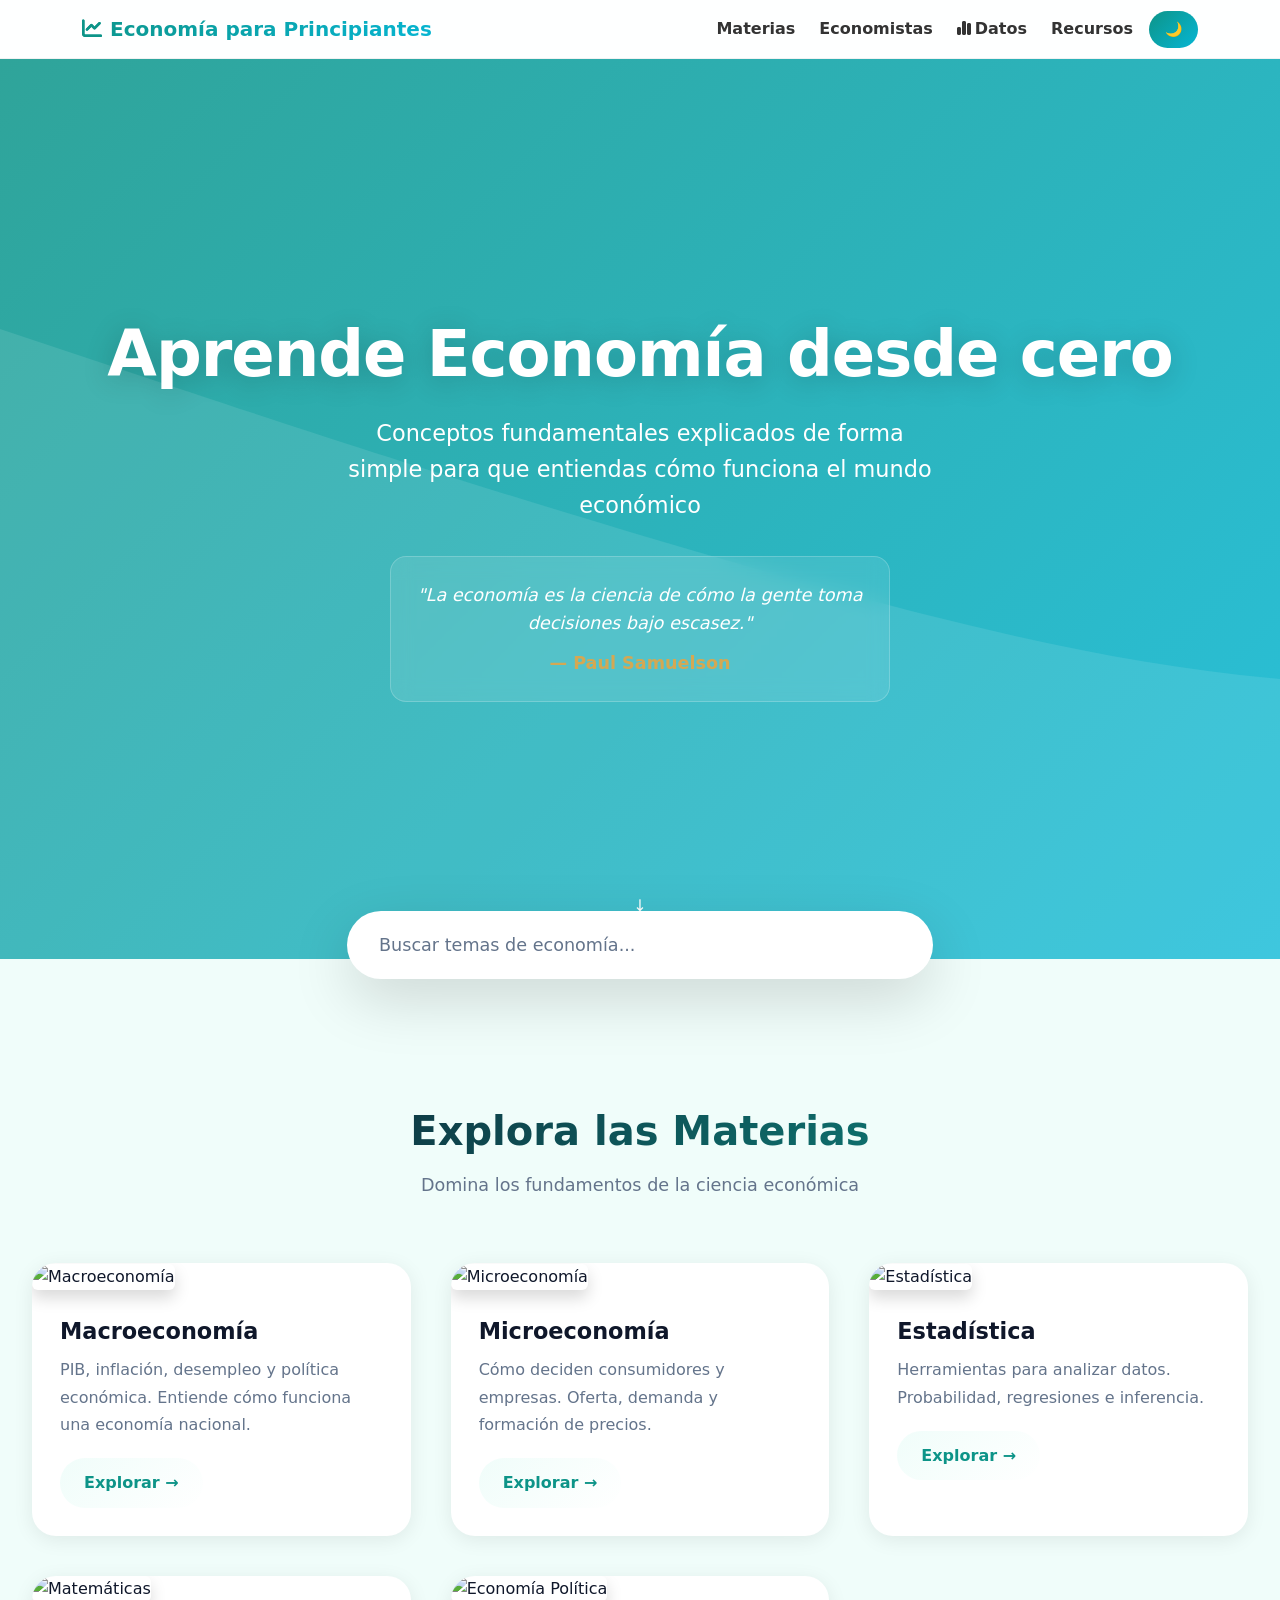
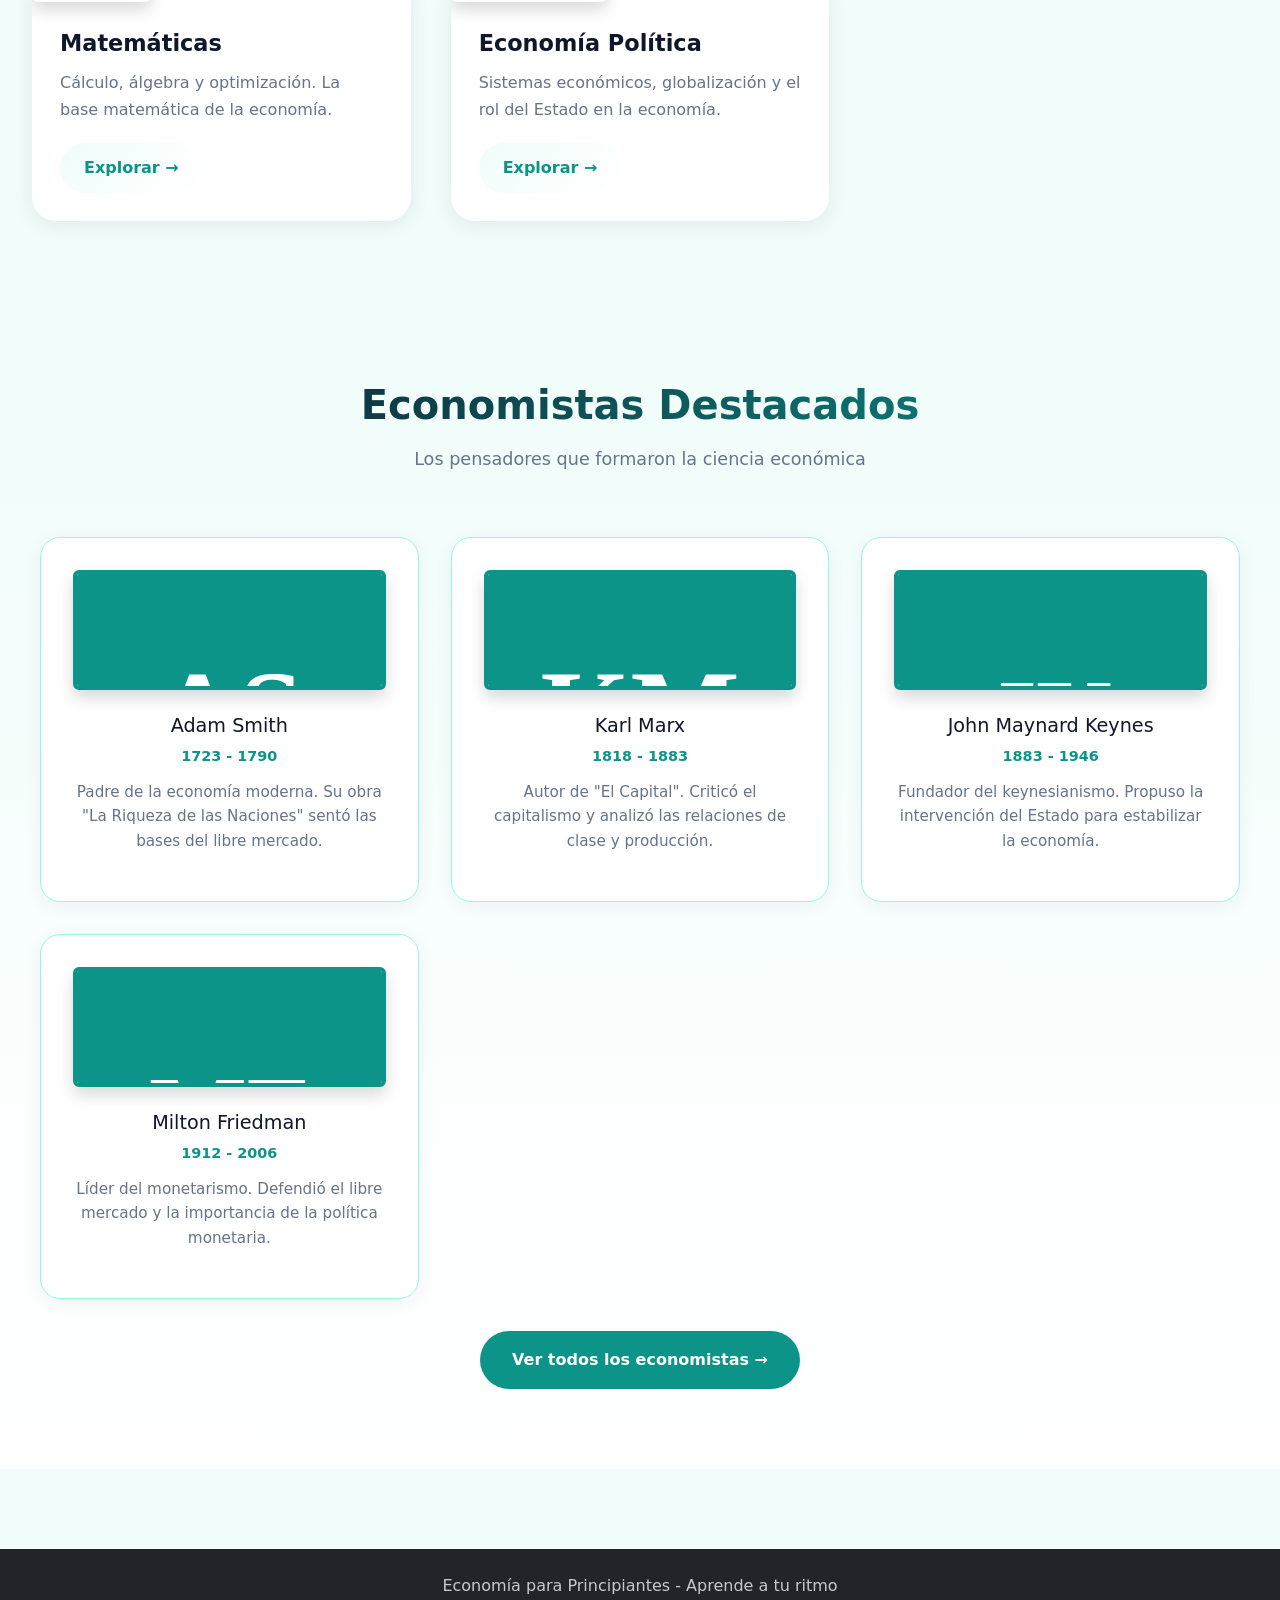
==== index.html @ 1cf09e9c "img-fluid rounded shadow en economista-img y profile-image" ====
<!DOCTYPE html>
<html lang="es" data-bs-theme="light">
<head>
    <meta charset="UTF-8">
    <meta name="viewport" content="width=device-width, initial-scale=1.0">
    <title>Economía para Principiantes</title>
    <meta name="description" content="Aprende Economía desde cero. Conceptos fundamentales explicados de forma simple: macroeconomía, microeconomía, estadística, matemáticas y economía política.">
    <meta property="og:title" content="Economía para Principiantes">
    <meta property="og:description" content="Aprende Economía desde cero con explicaciones simples y ejemplos prácticos.">
    <meta property="og:type" content="website">
    <meta property="og:url" content="https://rodrigocapiz67-tech.github.io/economia-academica/">
    <meta property="og:image" content="https://images.unsplash.com/photo-1454165804606-c3d57bc86b40?w=1200&h=630&fit=crop">
    <meta name="twitter:card" content="summary_large_image">
    <link rel="icon" href="data:image/svg+xml,<svg xmlns='http://www.w3.org/2000/svg' viewBox='0 0 100 100'><text y='.9em' font-size='90'>📈</text></svg>">
    <link href="https://cdn.jsdelivr.net/npm/bootstrap@5.3.3/dist/css/bootstrap.min.css" rel="stylesheet">
    <link rel="stylesheet" href="https://cdnjs.cloudflare.com/ajax/libs/font-awesome/6.5.1/css/all.min.css">
    <link rel="stylesheet" href="css/style.css">
</head>
<body>
    <nav class="navbar navbar-expand-lg sticky-top mi-menu" style="border-bottom:1px solid rgba(0,0,0,0.05)">
        <div class="container">
            <a class="navbar-brand fw-bold" href="index.html" style="background:linear-gradient(135deg,#0d9488,#06b6d4);-webkit-background-clip:text;-webkit-text-fill-color:transparent;background-clip:text">
                <i class="fa-solid fa-chart-line me-2" style="-webkit-text-fill-color:#0d9488"></i>Economía para Principiantes
            </a>
            <button class="navbar-toggler border-0" type="button" data-bs-toggle="collapse" data-bs-target="#navbarNav" aria-label="Menú">
                <span class="navbar-toggler-icon"></span>
            </button>
            <div class="collapse navbar-collapse" id="navbarNav">
                <ul class="navbar-nav ms-auto align-items-lg-center gap-2">
                    <li class="nav-item"><a class="nav-link fw-semibold" href="#materias">Materias</a></li>
                    <li class="nav-item"><a class="nav-link fw-semibold" href="economistas.html">Economistas</a></li>
                    <li class="nav-item"><a class="nav-link fw-semibold" href="datos-economicos.html"><i class="fa-solid fa-chart-simple me-1"></i>Datos</a></li>
                    <li class="nav-item"><a class="nav-link fw-semibold" href="recursos.html">Recursos</a></li>
                    <li class="nav-item"><button id="theme-toggle" class="btn btn-sm" style="background:linear-gradient(135deg,#0d9488,#06b6d4);color:white;border:none;border-radius:25px;padding:0.5rem 1rem">🌙</button></li>
                </ul>
            </div>
        </div>
    </nav>

    <main>
        <section id="hero">
            <div class="hero-bg"></div>
            <div class="hero-content">
                <h2>Aprende Economía desde cero</h2>
                <p>Conceptos fundamentales explicados de forma simple para que entiendas cómo funciona el mundo económico</p>
                <div class="hero-quote">
                    "La economía es la ciencia de cómo la gente toma decisiones bajo escasez."
                    <cite>— Paul Samuelson</cite>
                </div>
            </div>
            <div class="scroll-indicator">↓</div>
        </section>

        <section id="busqueda">
            <input type="text" id="search-input" placeholder="Buscar temas de economía...">
            <div id="search-results"></div>
        </section>

        <section id="materias">
            <div class="section-title">
                <h2>Explora las Materias</h2>
                <p>Domina los fundamentos de la ciencia económica</p>
            </div>
            <div class="materias-grid">
                <article class="materia-card">
                    <img src="https://images.unsplash.com/photo-1611974789855-9c2a0a7236a3?w=800&h=400&fit=crop" alt="Macroeconomía" class="materia-card-img img-fluid rounded shadow foto-economista" loading="lazy">
                    <div class="materia-card-content">
                        <h3>Macroeconomía</h3>
                        <p>PIB, inflación, desempleo y política económica. Entiende cómo funciona una economía nacional.</p>
                        <a href="materias/macroeconomia.html">Explorar →</a>
                    </div>
                </article>
                <article class="materia-card">
                    <img src="https://images.unsplash.com/photo-1554224155-6726b3ff858f?w=800&h=400&fit=crop" alt="Microeconomía" class="materia-card-img img-fluid rounded shadow foto-economista" loading="lazy">
                    <div class="materia-card-content">
                        <h3>Microeconomía</h3>
                        <p>Cómo deciden consumidores y empresas. Oferta, demanda y formación de precios.</p>
                        <a href="materias/microeconomia.html">Explorar →</a>
                    </div>
                </article>
                <article class="materia-card">
                    <img src="https://images.unsplash.com/photo-1551288049-bebda4e38f71?w=800&h=400&fit=crop" alt="Estadística" class="materia-card-img img-fluid rounded shadow foto-economista" loading="lazy">
                    <div class="materia-card-content">
                        <h3>Estadística</h3>
                        <p>Herramientas para analizar datos. Probabilidad, regresiones e inferencia.</p>
                        <a href="materias/estadistica.html">Explorar →</a>
                    </div>
                </article>
                <article class="materia-card">
                    <img src="https://images.unsplash.com/photo-1509228468518-180dd4864904?w=800&h=400&fit=crop" alt="Matemáticas" class="materia-card-img img-fluid rounded shadow foto-economista" loading="lazy">
                    <div class="materia-card-content">
                        <h3>Matemáticas</h3>
                        <p>Cálculo, álgebra y optimización. La base matemática de la economía.</p>
                        <a href="materias/matematicas.html">Explorar →</a>
                    </div>
                </article>
                <article class="materia-card">
                    <img src="https://images.unsplash.com/photo-1526304640581-d334cdbbf45e?w=800&h=400&fit=crop" alt="Economía Política" class="materia-card-img img-fluid rounded shadow foto-economista" loading="lazy">
                    <div class="materia-card-content">
                        <h3>Economía Política</h3>
                        <p>Sistemas económicos, globalización y el rol del Estado en la economía.</p>
                        <a href="materias/economia-politica.html">Explorar →</a>
                    </div>
                </article>
            </div>
        </section>

        <section id="economistas" class="economistas">
            <div class="section-title">
                <h2>Economistas Destacados</h2>
                <p>Los pensadores que formaron la ciencia económica</p>
            </div>
            <div class="economistas-grid">
                <div class="economista-card" onclick="location.href='economistas.html#adam-smith'" style="cursor:pointer">
                    <img src="https://upload.wikimedia.org/wikipedia/commons/0/0a/AdamSmith.jpg" alt="Adam Smith" class="economista-img img-fluid rounded shadow foto-economista" loading="lazy" onerror="this.onerror=null;this.src='data:image/svg+xml,<svg xmlns=%22http://www.w3.org/2000/svg%22 viewBox=%220 0 100 100%22><rect fill=%22%230d9488%22 width=%22100%22 height=%22100%22/><text fill=%22white%22 font-size=%2238%22 font-family=%22Inter%22 x=%2250%22 y=%2258%22 text-anchor=%22middle%22 font-weight=%22bold%22>AS</text></svg>'">
                    <h4>Adam Smith</h4>
                    <p class="years">1723 - 1790</p>
                    <p>Padre de la economía moderna. Su obra "La Riqueza de las Naciones" sentó las bases del libre mercado.</p>
                </div>
                <div class="economista-card" onclick="location.href='economistas.html#karl-marx'" style="cursor:pointer">
                    <img src="https://upload.wikimedia.org/wikipedia/commons/d/d4/Karl_Marx_001.jpg" alt="Karl Marx" class="economista-img img-fluid rounded shadow foto-economista" loading="lazy" onerror="this.onerror=null;this.src='data:image/svg+xml,<svg xmlns=%22http://www.w3.org/2000/svg%22 viewBox=%220 0 100 100%22><rect fill=%22%230d9488%22 width=%22100%22 height=%22100%22/><text fill=%22white%22 font-size=%2238%22 font-family=%22Inter%22 x=%2250%22 y=%2258%22 text-anchor=%22middle%22 font-weight=%22bold%22>KM</text></svg>'">
                    <h4>Karl Marx</h4>
                    <p class="years">1818 - 1883</p>
                    <p>Autor de "El Capital". Criticó el capitalismo y analizó las relaciones de clase y producción.</p>
                </div>
                <div class="economista-card" onclick="location.href='economistas.html#keynes'" style="cursor:pointer">
                    <img src="https://upload.wikimedia.org/wikipedia/commons/6/66/John_Maynard_Keynes.jpg" alt="John Maynard Keynes" class="economista-img img-fluid rounded shadow foto-economista" loading="lazy" onerror="this.onerror=null;this.src='data:image/svg+xml,<svg xmlns=%22http://www.w3.org/2000/svg%22 viewBox=%220 0 100 100%22><rect fill=%22%230d9488%22 width=%22100%22 height=%22100%22/><text fill=%22white%22 font-size=%2234%22 font-family=%22Inter%22 x=%2250%22 y=%2258%22 text-anchor=%22middle%22 font-weight=%22bold%22>JK</text></svg>'">
                    <h4>John Maynard Keynes</h4>
                    <p class="years">1883 - 1946</p>
                    <p>Fundador del keynesianismo. Propuso la intervención del Estado para estabilizar la economía.</p>
                </div>
                <div class="economista-card" onclick="location.href='economistas.html#friedman'" style="cursor:pointer">
                    <img src="https://upload.wikimedia.org/wikipedia/commons/c/c1/Milton_Friedman.jpg" alt="Milton Friedman" class="economista-img img-fluid rounded shadow foto-economista" loading="lazy" onerror="this.onerror=null;this.src='data:image/svg+xml,<svg xmlns=%22http://www.w3.org/2000/svg%22 viewBox=%220 0 100 100%22><rect fill=%22%230d9488%22 width=%22100%22 height=%22100%22/><text fill=%22white%22 font-size=%2234%22 font-family=%22Inter%22 x=%2250%22 y=%2258%22 text-anchor=%22middle%22 font-weight=%22bold%22>MF</text></svg>'">
                    <h4>Milton Friedman</h4>
                    <p class="years">1912 - 2006</p>
                    <p>Líder del monetarismo. Defendió el libre mercado y la importancia de la política monetaria.</p>
                </div>
            </div>
            <div style="text-align:center; margin-top:2rem">
                <a href="economistas.html" class="btn-primary">Ver todos los economistas →</a>
            </div>
        </section>
    </main>

    <footer class="text-center py-4" style="background:var(--bs-dark);color:white">
        <p class="mb-0 opacity-75">Economía para Principiantes - Aprende a tu ritmo</p>
    </footer>

    <script src="https://cdn.jsdelivr.net/npm/bootstrap@5.3.3/dist/js/bootstrap.bundle.min.js"></script>
    <script src="js/main.js"></script>
    <script>
        const observer = new MutationObserver(() => {
            const theme = document.documentElement.getAttribute('data-theme');
            document.documentElement.setAttribute('data-bs-theme', theme === 'dark' ? 'dark' : 'light');
        });
        observer.observe(document.documentElement, { attributes: true, attributeFilter: ['data-theme'] });
        const initTheme = document.documentElement.getAttribute('data-theme');
        if (initTheme) document.documentElement.setAttribute('data-bs-theme', initTheme === 'dark' ? 'dark' : 'light');
    </script>
</body>
</html>
---- css/style.css ----
* {
    margin: 0;
    padding: 0;
    box-sizing: border-box;
}

:root {
    --primary: #0d9488;
    --primary-dark: #0f766e;
    --primary-light: #14b8a6;
    --accent: #06b6d4;
    --gold: #d4a853;
    --bg: #f0fdfa;
    --bg-secondary: #ffffff;
    --text: #134e4a;
    --text-muted: #64748b;
    --text-dark: #0f172a;
    --border: #99f6e4;
    --card-bg: #ffffff;
    --header-bg: linear-gradient(135deg, #0d9488 0%, #06b6d4 100%);
    --shadow: 0 4px 6px -1px rgba(13, 148, 136, 0.1);
    --shadow-hover: 0 25px 50px -12px rgba(13, 148, 136, 0.35);
}

[data-theme="dark"] {
    --primary: #14b8a6;
    --primary-dark: #0d9488;
    --primary-light: #5eead4;
    --accent: #22d3ee;
    --gold: #fbbf24;
    --bg: #0f172a;
    --bg-secondary: #1e293b;
    --text: #e2e8f0;
    --text-muted: #94a3b8;
    --text-dark: #f8fafc;
    --border: #334155;
    --card-bg: #1e293b;
    --header-bg: linear-gradient(135deg, #0f766e 0%, #0891b2 100%);
    --shadow: 0 4px 6px -1px rgba(0, 0, 0, 0.3);
    --shadow-hover: 0 25px 50px -12px rgba(20, 184, 166, 0.35);
}

body {
    font-family: 'Inter', system-ui, -apple-system, sans-serif;
    background: var(--bg);
    color: var(--text-dark);
    line-height: 1.6;
    transition: background 0.3s, color 0.3s;
    overflow-x: hidden;
}

header {
    background: rgba(255,255,255,0.9);
    backdrop-filter: blur(20px);
    -webkit-backdrop-filter: blur(20px);
    color: var(--text-dark);
    padding: 1rem 3rem;
    display: flex;
    justify-content: space-between;
    align-items: center;
    position: sticky;
    top: 0;
    z-index: 1000;
    border-bottom: 1px solid rgba(0,0,0,0.05);
    box-shadow: 0 1px 30px rgba(0,0,0,0.05);
}

[data-theme="dark"] header {
    background: rgba(15, 23, 42, 0.9);
}

header h1 {
    font-size: 1.4rem;
    font-weight: 800;
    background: linear-gradient(135deg, var(--primary) 0%, var(--accent) 100%);
    -webkit-background-clip: text;
    -webkit-text-fill-color: transparent;
    background-clip: text;
    letter-spacing: -0.5px;
}

nav ul {
    display: flex;
    gap: 2rem;
    list-style: none;
    align-items: center;
}

nav a {
    color: var(--text-dark);
    text-decoration: none;
    font-weight: 600;
    transition: all 0.3s;
    position: relative;
}

nav a::after {
    content: '';
    position: absolute;
    bottom: -4px;
    left: 0;
    width: 0;
    height: 2px;
    background: var(--primary);
    transition: width 0.3s;
}

nav a:hover::after {
    width: 100%;
}

nav a:hover {
    color: var(--primary);
}

.theme-toggle {
    background: linear-gradient(135deg, var(--primary), var(--accent));
    border: none;
    color: white;
    padding: 0.6rem 1.2rem;
    border-radius: 25px;
    cursor: pointer;
    font-size: 0.9rem;
    transition: all 0.3s;
    box-shadow: 0 4px 15px rgba(13, 148, 136, 0.3);
}

.theme-toggle:hover {
    transform: translateY(-2px);
    box-shadow: 0 6px 20px rgba(13, 148, 136, 0.4);
}

#hero {
    position: relative;
    min-height: 100vh;
    display: flex;
    align-items: center;
    justify-content: center;
    text-align: center;
    color: white;
    overflow: hidden;
}

.hero-bg {
    position: absolute;
    top: 0;
    left: 0;
    right: 0;
    bottom: 0;
    background: 
        linear-gradient(135deg, rgba(13, 148, 136, 0.85) 0%, rgba(6, 182, 212, 0.85) 100%),
        url('https://images.unsplash.com/photo-1454165804606-c3d57bc86b40?w=1920&h=1080&fit=crop');
    background-size: cover;
    background-position: center;
    background-attachment: fixed;
}

.hero-bg::before {
    content: '';
    position: absolute;
    top: 0;
    left: 0;
    right: 0;
    bottom: 0;
    background: url('data:image/svg+xml,<svg xmlns="http://www.w3.org/2000/svg" viewBox="0 0 1440 320"><path fill="%23ffffff" fill-opacity="0.1" d="M0,96L48,112C96,128,192,160,288,186.7C384,213,480,235,576,213.3C672,192,768,128,864,128C960,128,1056,192,1152,208C1248,224,1344,192,1392,176L1440,160L1440,320L1392,320C1344,320,1248,320,1152,320C1056,320,960,320,864,320C768,320,672,320,576,320C480,320,384,320,288,320C192,320,96,320,48,320L0,320Z"></path></svg>');
    background-size: cover;
}

.hero-content {
    position: relative;
    z-index: 10;
    padding: 2rem;
}

.hero-content h2 {
    font-size: 4rem;
    margin-bottom: 1.5rem;
    font-weight: 900;
    text-shadow: 0 4px 30px rgba(0,0,0,0.2);
    animation: fadeInUp 1s ease-out;
    letter-spacing: -1px;
}

.hero-content p {
    font-size: 1.4rem;
    opacity: 0.95;
    animation: fadeInUp 1s ease-out 0.2s both;
    max-width: 600px;
    margin: 0 auto 2rem;
}

.hero-quote {
    font-style: italic;
    font-size: 1.1rem;
    opacity: 0.9;
    animation: fadeInUp 1s ease-out 0.4s both;
    max-width: 500px;
    margin: 0 auto;
    padding: 1.5rem;
    background: rgba(255,255,255,0.1);
    backdrop-filter: blur(10px);
    border-radius: 16px;
    border: 1px solid rgba(255,255,255,0.2);
}

.hero-quote cite {
    display: block;
    margin-top: 0.75rem;
    font-style: normal;
    font-weight: 600;
    color: var(--gold);
}

@keyframes fadeInUp {
    from {
        opacity: 0;
        transform: translateY(40px);
    }
    to {
        opacity: 1;
        transform: translateY(0);
    }
}

@keyframes float {
    0%, 100% { transform: translateY(0); }
    50% { transform: translateY(-15px); }
}

.floating {
    animation: float 4s ease-in-out infinite;
}

#busqueda {
    max-width: 650px;
    margin: -3rem auto 3rem;
    padding: 0 2rem;
    position: relative;
    z-index: 100;
}

#search-input {
    width: 100%;
    padding: 1.25rem 2rem;
    border: none;
    border-radius: 60px;
    font-size: 1.1rem;
    background: var(--card-bg);
    color: var(--text-dark);
    box-shadow: 0 20px 60px rgba(0,0,0,0.15);
    transition: all 0.3s;
}

#search-input:focus {
    outline: none;
    box-shadow: 0 20px 60px rgba(13, 148, 136, 0.25);
    transform: translateY(-2px);
}

#search-input::placeholder {
    color: var(--text-muted);
}

#search-results {
    background: var(--card-bg);
    border-radius: 20px;
    margin-top: 0.75rem;
    display: none;
    box-shadow: 0 20px 60px rgba(0,0,0,0.15);
    overflow: hidden;
    backdrop-filter: blur(20px);
}

#search-results.active {
    display: block;
    animation: slideDown 0.3s ease-out;
}

@keyframes slideDown {
    from { opacity: 0; transform: translateY(-15px); }
    to { opacity: 1; transform: translateY(0); }
}

.search-result {
    padding: 1.25rem 1.75rem;
    border-bottom: 1px solid var(--border);
    transition: all 0.3s;
}

.search-result:last-child {
    border-bottom: none;
}

.search-result:hover {
    background: linear-gradient(90deg, var(--bg) 0%, transparent 100%);
    padding-left: 2.5rem;
}

.search-result a {
    color: var(--primary);
    text-decoration: none;
    font-weight: 600;
    font-size: 1.05rem;
}

#materias {
    padding: 5rem 2rem;
    max-width: 1400px;
    margin: 0 auto;
}

.section-title {
    text-align: center;
    margin-bottom: 4rem;
}

.section-title h2 {
    font-size: 2.5rem;
    font-weight: 800;
    margin-bottom: 1rem;
    background: linear-gradient(135deg, var(--text-dark) 0%, var(--primary) 100%);
    -webkit-background-clip: text;
    -webkit-text-fill-color: transparent;
    background-clip: text;
}

.section-title p {
    color: var(--text-muted);
    font-size: 1.1rem;
}

.materias-grid {
    display: grid;
    grid-template-columns: repeat(auto-fit, minmax(350px, 1fr));
    gap: 2.5rem;
}

.materia-card {
    background: var(--card-bg);
    border-radius: 24px;
    padding: 0;
    overflow: hidden;
    transition: all 0.5s cubic-bezier(0.175, 0.885, 0.32, 1.275);
    cursor: pointer;
    position: relative;
    box-shadow: 0 4px 20px rgba(0,0,0,0.08);
}

.materia-card::before {
    content: '';
    position: absolute;
    top: 0;
    left: 0;
    right: 0;
    height: 5px;
    background: linear-gradient(90deg, var(--primary), var(--accent), var(--gold));
    transform: scaleX(0);
    transform-origin: left;
    transition: transform 0.4s;
}

.materia-card:hover::before {
    transform: scaleX(1);
}

.materia-card:hover {
    transform: translateY(-12px) scale(1.02);
    box-shadow: var(--shadow-hover);
}

.materia-card-img {
    width: 100%;
    height: 200px;
    object-fit: cover;
    transition: transform 0.6s;
}

.materia-card:hover .materia-card-img {
    transform: scale(1.08);
}

.materia-card-content {
    padding: 1.75rem;
    position: relative;
}

.materia-card h3 {
    color: var(--text-dark);
    margin-bottom: 0.75rem;
    font-size: 1.4rem;
    font-weight: 700;
}

.materia-card p {
    color: var(--text-muted);
    margin-bottom: 1.25rem;
    font-size: 1rem;
    line-height: 1.7;
}

.materia-card a {
    color: var(--primary);
    text-decoration: none;
    font-weight: 700;
    display: inline-flex;
    align-items: center;
    gap: 0.75rem;
    transition: all 0.3s;
    padding: 0.75rem 1.5rem;
    background: linear-gradient(135deg, var(--bg) 0%, transparent 100%);
    border-radius: 30px;
}

.materia-card a:hover {
    gap: 1rem;
    background: var(--primary);
    color: white;
}

.materia-header {
    position: relative;
    min-height: 50vh;
    display: flex;
    align-items: center;
    justify-content: center;
    text-align: center;
    color: white;
    overflow: hidden;
}

.materia-header-bg {
    position: absolute;
    top: 0;
    left: 0;
    right: 0;
    bottom: 0;
    background: linear-gradient(135deg, rgba(13, 148, 136, 0.9) 0%, rgba(6, 182, 212, 0.9) 100%);
    background-size: cover;
    background-position: center;
}

.materia-header h2 {
    font-size: 3.5rem;
    margin-bottom: 0.75rem;
    font-weight: 900;
    position: relative;
    text-shadow: 0 4px 20px rgba(0,0,0,0.2);
}

.materia-header p {
    opacity: 0.95;
    font-size: 1.3rem;
    position: relative;
}

.contenido {
    max-width: 1000px;
    margin: 4rem auto;
    padding: 0 2rem;
}

.tema {
    background: var(--card-bg);
    border-radius: 20px;
    margin-bottom: 1.25rem;
    overflow: hidden;
    box-shadow: 0 4px 20px rgba(0,0,0,0.05);
    transition: all 0.3s;
    border: 1px solid var(--border);
}

.tema:hover {
    box-shadow: 0 8px 30px rgba(0,0,0,0.1);
    transform: translateX(5px);
}

.tema-header {
    padding: 1.5rem 2rem;
    cursor: pointer;
    display: flex;
    justify-content: space-between;
    align-items: center;
    user-select: none;
    transition: all 0.3s;
}

.tema-header:hover {
    background: linear-gradient(90deg, var(--bg) 0%, transparent 100%);
}

.tema-header h3 {
    color: var(--primary);
    font-size: 1.2rem;
    font-weight: 700;
}

.tema-icon {
    font-size: 1.75rem;
    color: var(--primary);
    transition: transform 0.4s cubic-bezier(0.175, 0.885, 0.32, 1.275);
    font-weight: 300;
    width: 35px;
    height: 35px;
    display: flex;
    align-items: center;
    justify-content: center;
    border-radius: 50%;
    background: var(--bg);
}

.tema.active .tema-icon {
    transform: rotate(45deg);
    background: var(--primary);
    color: white;
}

.tema-content {
    max-height: 0;
    overflow: hidden;
    transition: max-height 0.5s ease-out;
}

.tema.active .tema-content {
    max-height: none;
}

.tema-content ul {
    padding: 0 2rem 1.5rem 3rem;
    color: var(--text-muted);
}

.tema-content li {
    margin-bottom: 0.75rem;
    padding: 0.5rem 0;
    position: relative;
    padding-left: 1.5rem;
    line-height: 1.8;
}

.tema-content li::before {
    content: '→';
    position: absolute;
    left: 0;
    color: var(--primary);
    font-weight: bold;
}

.economistas {
    padding: 5rem 2rem;
    background: linear-gradient(180deg, var(--bg) 0%, var(--bg-secondary) 100%);
}

.economistas-grid {
    display: grid;
    grid-template-columns: repeat(auto-fit, minmax(280px, 1fr));
    gap: 2rem;
    max-width: 1200px;
    margin: 0 auto;
}

.economista-card {
    background: var(--card-bg);
    border-radius: 20px;
    padding: 2rem;
    text-align: center;
    transition: all 0.4s;
    box-shadow: 0 4px 20px rgba(0,0,0,0.05);
    border: 1px solid var(--border);
}

.economista-card:hover {
    transform: translateY(-10px);
    box-shadow: var(--shadow-hover);
}

.economista-img {
    width: 120px;
    height: 120px;
    border-radius: 50%;
    object-fit: cover;
    margin-bottom: 1.5rem;
    border: 4px solid var(--primary);
    box-shadow: 0 8px 25px rgba(13, 148, 136, 0.3);
    transition: transform 0.4s;
}

.economista-card:hover .economista-img {
    transform: scale(1.1) rotate(5deg);
}

.economista-card h4 {
    font-size: 1.2rem;
    margin-bottom: 0.5rem;
    color: var(--text-dark);
}

.economista-card .years {
    color: var(--primary);
    font-weight: 600;
    font-size: 0.9rem;
    margin-bottom: 0.75rem;
}

.economista-card p {
    color: var(--text-muted);
    font-size: 0.95rem;
    line-height: 1.6;
}

footer {
    background: var(--text-dark);
    color: white;
    text-align: center;
    padding: 3rem 2rem;
    margin-top: 5rem;
}

footer p {
    opacity: 0.8;
    font-size: 1rem;
}

.scroll-indicator {
    position: absolute;
    bottom: 40px;
    left: 50%;
    transform: translateX(-50%);
    animation: bounce 2s infinite;
    z-index: 10;
}

@keyframes bounce {
    0%, 20%, 50%, 80%, 100% { transform: translateX(-50%) translateY(0); }
    40% { transform: translateX(-50%) translateY(-15px); }
    60% { transform: translateX(-50%) translateY(-7px); }
}

.header-link {
    text-decoration: none;
    color: inherit;
}

.breadcrumbs {
    max-width: 1000px;
    margin: 1.5rem auto 0;
    padding: 0 2rem;
}

.breadcrumbs ol {
    list-style: none;
    display: flex;
    gap: 0.5rem;
    align-items: center;
}

.breadcrumbs li {
    font-size: 0.9rem;
    color: var(--text-muted);
}

.breadcrumbs li + li::before {
    content: '/';
    margin-right: 0.5rem;
    color: var(--text-muted);
}

.breadcrumbs a {
    color: var(--primary);
    text-decoration: none;
    font-weight: 500;
}

.breadcrumbs a:hover {
    text-decoration: underline;
}

.breadcrumbs [aria-current="page"] {
    color: var(--text-muted);
    font-weight: 600;
}

.back-to-top {
    position: fixed;
    bottom: 2rem;
    right: 2rem;
    width: 48px;
    height: 48px;
    border-radius: 50%;
    background: linear-gradient(135deg, var(--primary), var(--accent));
    color: white;
    display: flex;
    align-items: center;
    justify-content: center;
    text-decoration: none;
    font-size: 1.5rem;
    box-shadow: 0 4px 15px rgba(13, 148, 136, 0.3);
    transition: all 0.3s;
    z-index: 999;
}

.back-to-top:hover {
    transform: translateY(-4px);
    box-shadow: 0 8px 25px rgba(13, 148, 136, 0.4);
}

.btn-primary {
    display: inline-flex;
    padding: 1rem 2rem;
    background: var(--primary);
    color: white;
    border-radius: 30px;
    text-decoration: none;
    font-weight: 600;
    transition: all 0.3s;
}

.btn-primary:hover {
    background: var(--primary-dark);
    transform: translateY(-2px);
    box-shadow: 0 8px 25px rgba(13, 148, 136, 0.3);
}

.economist-inline {
    display: flex;
    align-items: center;
    gap: 1rem;
    margin: 1rem 0;
    padding: 1rem;
    background: var(--bg);
    border-radius: 12px;
    border: 1px solid var(--border);
}

.economist-inline-img {
    width: 64px;
    height: 64px;
    border-radius: 50%;
    object-fit: cover;
    border: 3px solid var(--primary);
    flex-shrink: 0;
}

.economist-inline-text {
    color: var(--text-dark);
    line-height: 1.6;
}

.economist-inline-text strong {
    color: var(--primary);
}

.tema-content li.econ-item {
    padding-left: 0;
    list-style: none;
}

.tema-content li.econ-item::before {
    display: none;
}

/* Reading Mode */
.reading-mode {
    font-size: 1.2rem;
    line-height: 2;
}

.reading-mode .contenido {
    max-width: 800px;
}

.reading-mode .tema-content {
    max-height: none !important;
}

.reading-mode .tema.active .tema-content {
    padding: 1.5rem 2rem;
}

.reading-mode .tema-header {
    background: var(--bg);
    border-radius: 12px;
    margin-bottom: 0.5rem;
}

[data-theme="light"] .reading-mode {
    background: #faf6f0;
    color: #3d2e1e;
}

[data-theme="light"] .reading-mode .tema {
    background: #fffdf7;
    border-color: #e8dcc8;
}

.reading-mode .reading-toggle {
    background: var(--gold);
    color: #1a1a2e;
}

.reading-toggle {
    background: none;
    border: 2px solid var(--border);
    color: var(--text-dark);
    padding: 0.5rem 1rem;
    border-radius: 25px;
    cursor: pointer;
    font-size: 0.85rem;
    transition: all 0.3s;
    display: inline-flex;
    align-items: center;
    gap: 0.4rem;
}

.reading-toggle:hover {
    border-color: var(--primary);
    color: var(--primary);
}

/* Ejercicios interactivos */
.ejercicios-section {
    margin: 3rem 0;
    padding: 2rem;
    background: var(--card-bg);
    border-radius: 20px;
    border: 2px solid var(--border);
}

.ejercicios-section h3 {
    color: var(--primary);
    margin-bottom: 1.5rem;
    font-size: 1.5rem;
}

.pregunta {
    margin-bottom: 1.5rem;
    padding: 1.5rem;
    background: var(--bg);
    border-radius: 16px;
    border: 1px solid var(--border);
}

.pregunta p {
    font-weight: 600;
    margin-bottom: 1rem;
    color: var(--text-dark);
}

.pregunta label {
    display: block;
    padding: 0.75rem 1rem;
    margin: 0.3rem 0;
    border-radius: 12px;
    border: 2px solid var(--border);
    cursor: pointer;
    transition: all 0.3s;
    color: var(--text);
}

.pregunta label:hover {
    border-color: var(--primary);
    background: rgba(13, 148, 136, 0.05);
}

.pregunta input[type="radio"] {
    margin-right: 0.75rem;
}

.pregunta.correcta label.selected {
    border-color: #22c55e;
    background: rgba(34, 197, 94, 0.1);
}

.pregunta.incorrecta label.selected {
    border-color: #ef4444;
    background: rgba(239, 68, 68, 0.1);
}

.pregunta .feedback {
    margin-top: 0.75rem;
    padding: 0.75rem 1rem;
    border-radius: 12px;
    display: none;
    font-weight: 500;
}

.pregunta.correcta .feedback {
    display: block;
    background: rgba(34, 197, 94, 0.1);
    color: #22c55e;
}

.pregunta.incorrecta .feedback {
    display: block;
    background: rgba(239, 68, 68, 0.1);
    color: #ef4444;
}

.btn-ejercicio {
    display: inline-flex;
    padding: 0.75rem 1.5rem;
    background: var(--primary);
    color: white;
    border: none;
    border-radius: 30px;
    font-weight: 600;
    cursor: pointer;
    transition: all 0.3s;
    margin-top: 0.5rem;
}

.btn-ejercicio:hover {
    background: var(--primary-dark);
    transform: translateY(-2px);
}

/* Filtros Economistas */
.filtros {
    display: flex;
    gap: 0.75rem;
    flex-wrap: wrap;
    justify-content: center;
    margin: 2rem 0;
}

.btn-filtro {
    padding: 0.6rem 1.25rem;
    border: 2px solid var(--border);
    border-radius: 30px;
    background: transparent;
    color: var(--text);
    cursor: pointer;
    font-weight: 500;
    transition: all 0.3s;
    font-size: 0.9rem;
}

.btn-filtro:hover {
    border-color: var(--primary);
    color: var(--primary);
}

.btn-filtro.active {
    background: var(--primary);
    border-color: var(--primary);
    color: white;
}

/* Botón compartir */
.share-btn {
    display: inline-flex;
    align-items: center;
    gap: 0.5rem;
    padding: 0.5rem 1rem;
    background: var(--bg);
    border: 1px solid var(--border);
    border-radius: 20px;
    cursor: pointer;
    color: var(--text);
    font-size: 0.85rem;
    transition: all 0.3s;
    margin-top: 1rem;
}

.share-btn:hover {
    border-color: var(--primary);
    color: var(--primary);
    background: rgba(13, 148, 136, 0.05);
}

/* Profile school badge fix */
.profile-school-badge {
    position: absolute;
    bottom: 10px;
    left: 10px;
    background: rgba(0,0,0,0.7);
    color: white;
    padding: 0.3rem 0.75rem;
    border-radius: 20px;
    font-size: 0.8rem;
    font-weight: 500;
}

@media (prefers-reduced-motion: reduce) {
    *, *::before, *::after {
        animation-duration: 0.01ms !important;
        animation-iteration-count: 1 !important;
        transition-duration: 0.01ms !important;
    }
    .tema-content {
        transition: none;
    }
}

.nav-toggle {
    display: none;
    background: none;
    border: none;
    font-size: 1.5rem;
    cursor: pointer;
    color: var(--text-dark);
    padding: 0.5rem;
    line-height: 1;
}

@media (max-width: 768px) {
    header {
        flex-direction: row;
        flex-wrap: wrap;
        gap: 0.5rem;
        padding: 0.75rem 1rem;
    }
    header h1 {
        font-size: 1.1rem;
    }
    .nav-toggle {
        display: block;
    }
    nav ul {
        display: none;
        flex-direction: column;
        width: 100%;
        gap: 0.5rem;
        padding: 1rem 0;
    }
    nav ul.open {
        display: flex;
    }
    nav ul li {
        width: 100%;
    }
    nav ul li a,
    nav ul li button {
        display: block;
        width: 100%;
        text-align: center;
    }
    .hero-content h2 {
        font-size: 2.5rem;
    }
    .materias-grid {
        grid-template-columns: 1fr;
    }
    .materia-header h2 {
        font-size: 2.2rem;
    }
    .economistas-grid {
        grid-template-columns: 1fr;
    }
}

.mi-menu {
    background: rgba(255,255,255,0.9);
    backdrop-filter: blur(20px);
    -webkit-backdrop-filter: blur(20px);
}
.mi-menu a {
    color: #333333;
}
[data-theme="dark"] .mi-menu {
    background: #212529;
}
[data-theme="dark"] .mi-menu a {
    color: #ffffff;
}

.foto-economista {
    width: 100%;
    max-height: 400px;
    object-fit: cover;
    object-position: top center;
}

.grafico-eco {
    width: 100%;
    max-height: 400px;
    object-fit: contain;
    background-color: #ffffff;
}
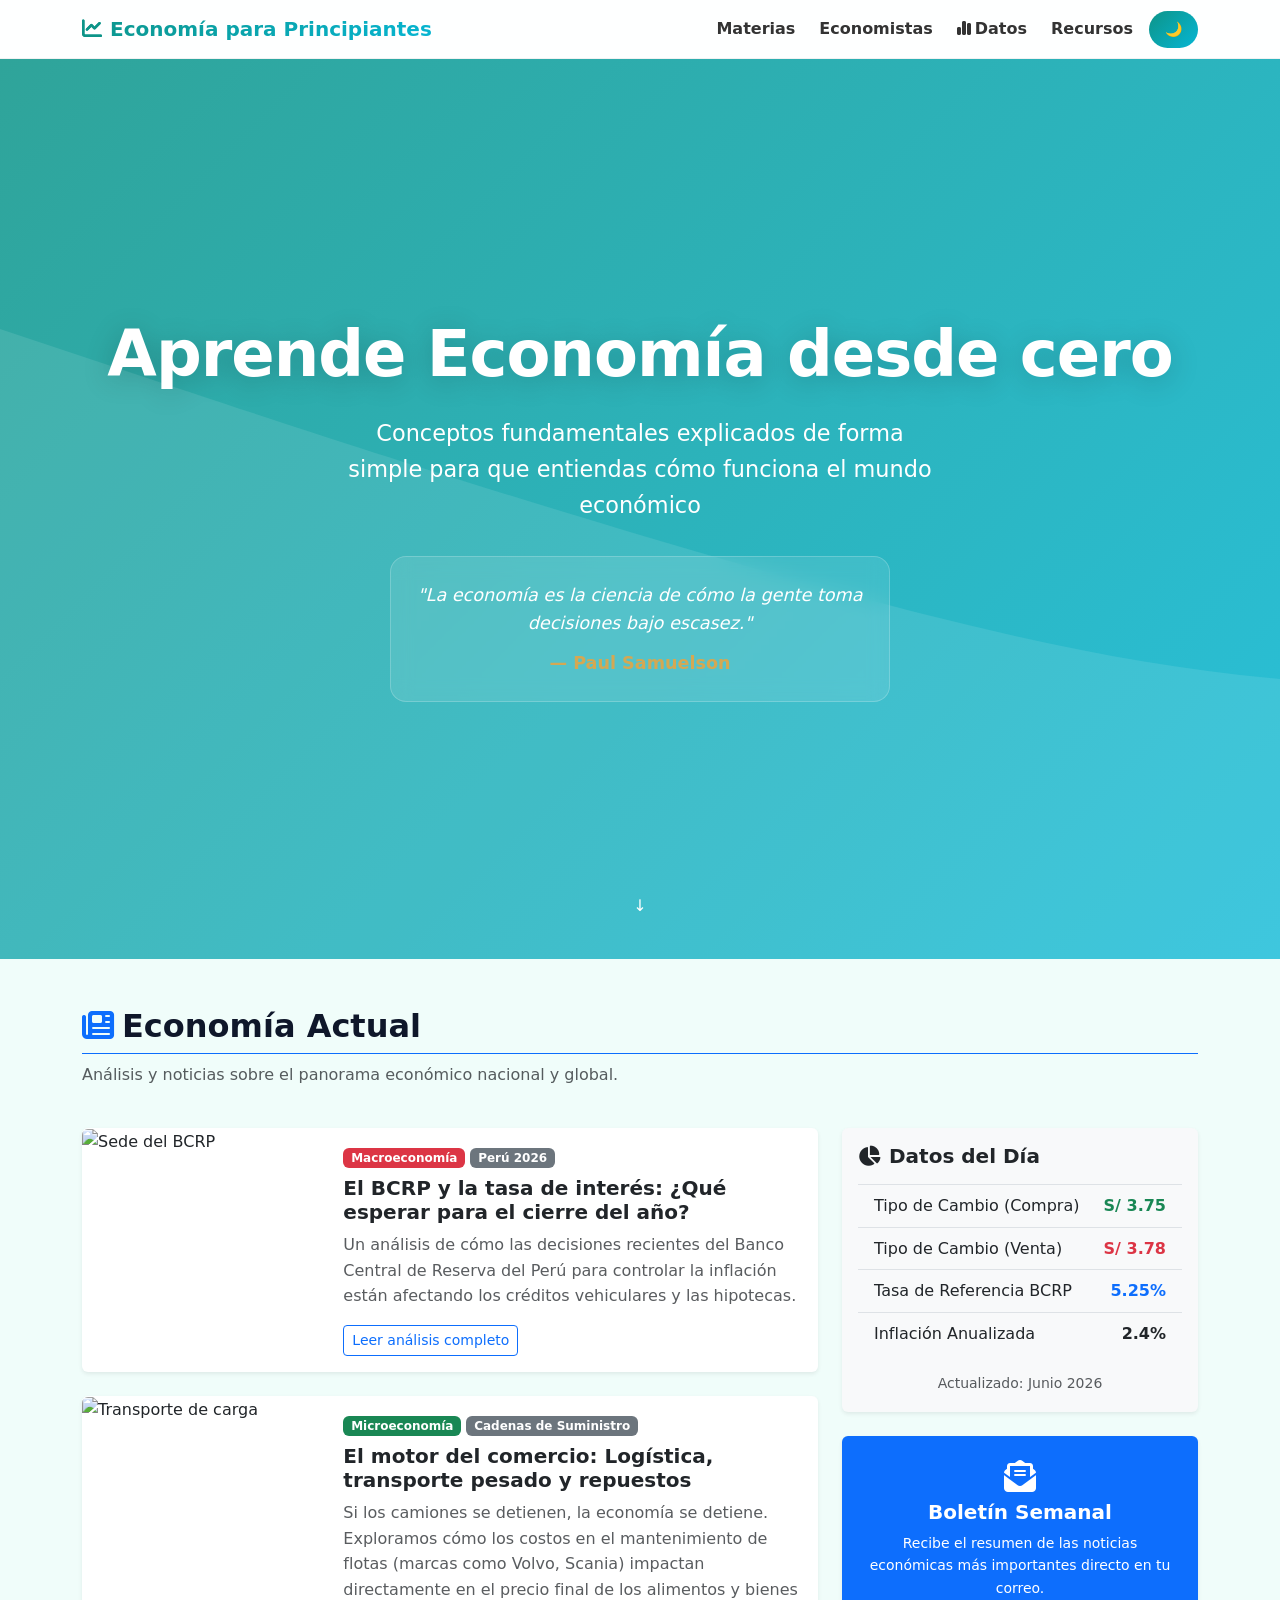
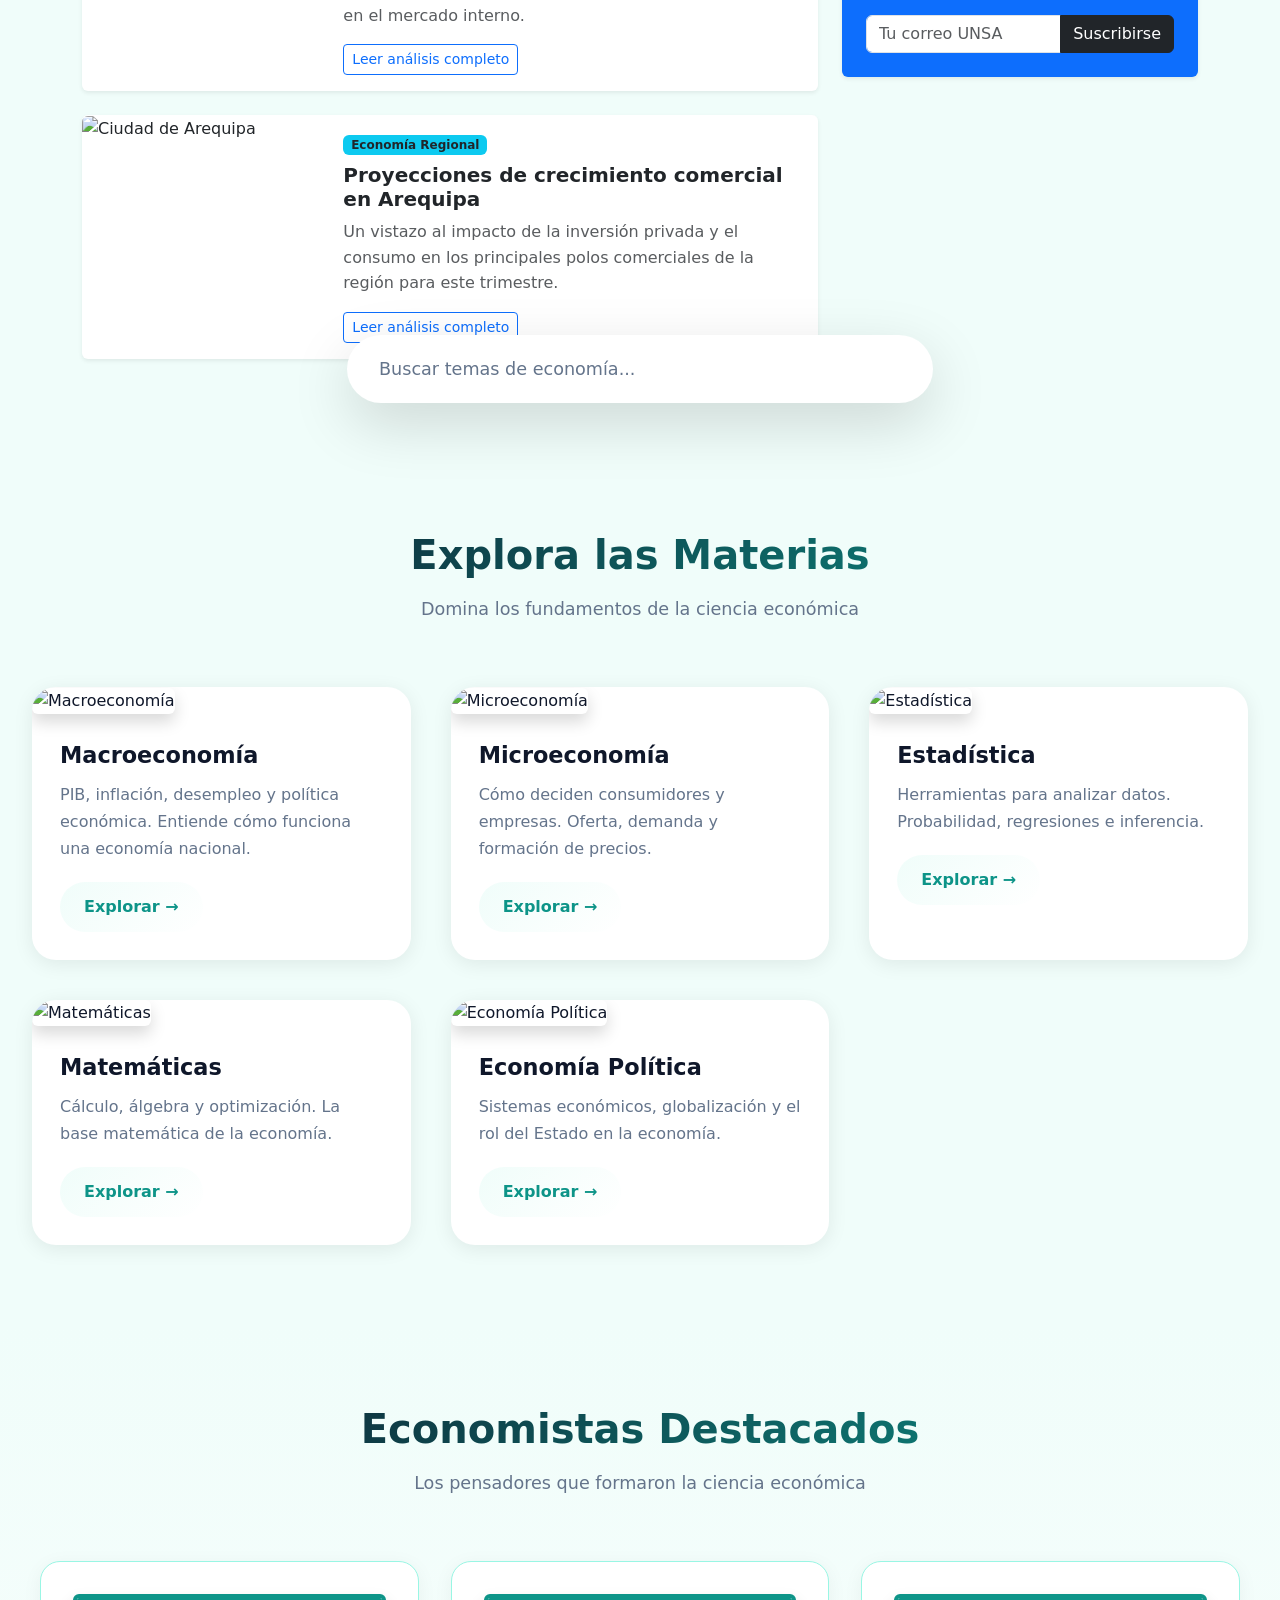
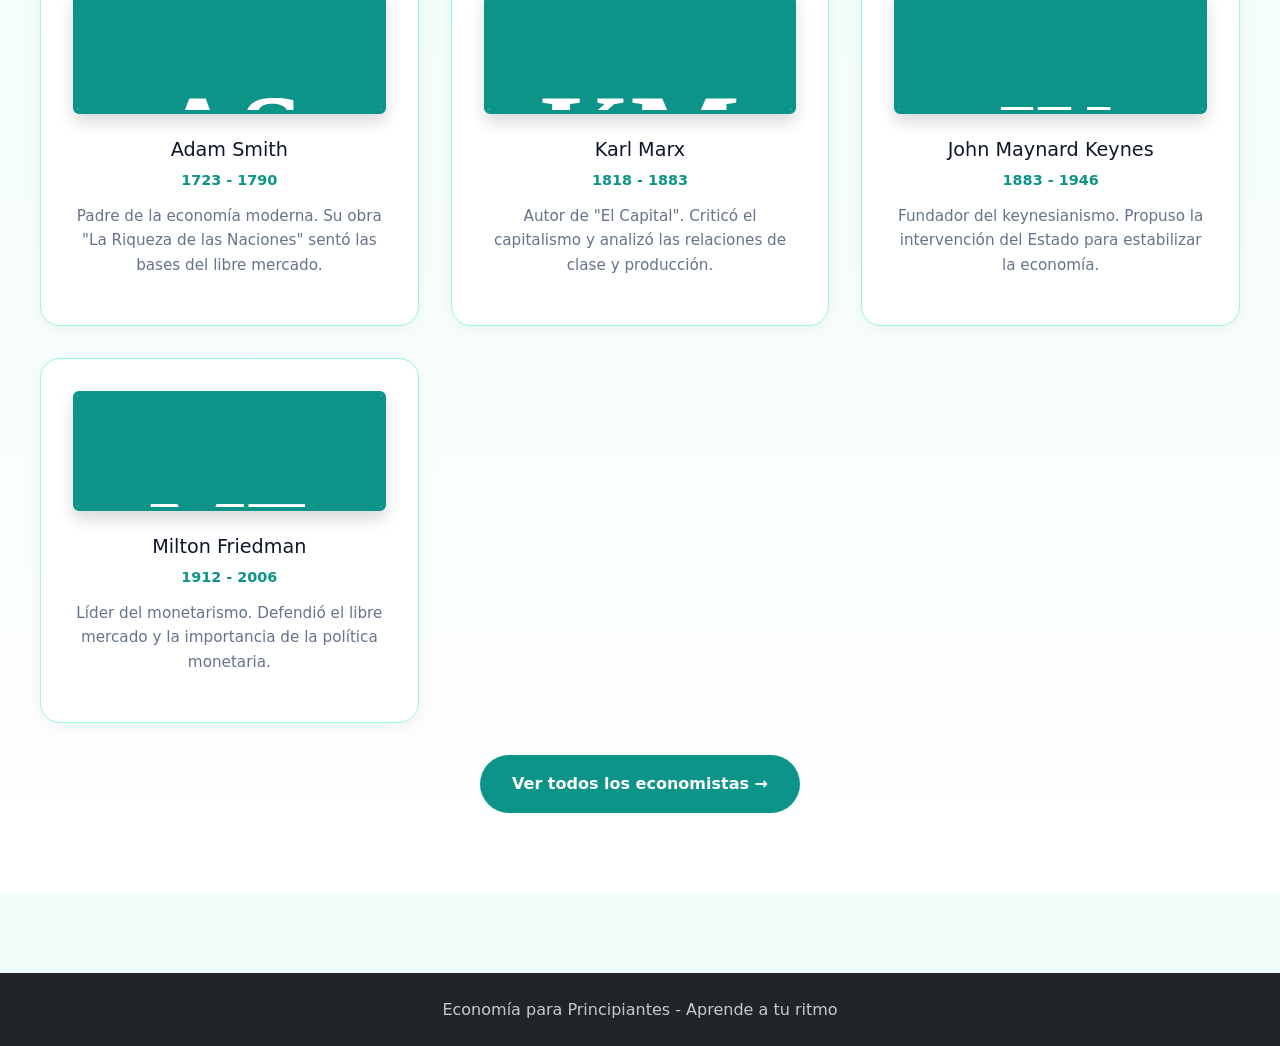
==== commit 6188545e: "Agregada sección Economía Actual en index.html - Sección con noticias/artículos en formato card hori" ====
--- a/index.html
+++ b/index.html
@@ -51,6 +51,117 @@
             <div class="scroll-indicator">↓</div>
         </section>
 
+        <section id="economia-actual">
+            <div class="container mt-5">
+                <div class="row mb-4">
+                    <div class="col">
+                        <h2 class="fw-bold border-bottom pb-2 border-primary">
+                            <i class="fa-solid fa-newspaper me-2 text-primary"></i>Economía Actual
+                        </h2>
+                        <p class="text-muted">Análisis y noticias sobre el panorama económico nacional y global.</p>
+                    </div>
+                </div>
+
+                <div class="row align-items-start">
+                    <div class="col-lg-8">
+                        
+                        <div class="card shadow-sm border-0 mb-4">
+                            <div class="row g-0">
+                                <div class="col-md-4">
+                                    <img src="ruta-imagen-banco.jpg" class="img-fluid rounded-start foto-economista h-100" alt="Sede del BCRP">
+                                </div>
+                                <div class="col-md-8">
+                                    <div class="card-body">
+                                        <span class="badge bg-danger mb-2">Macroeconomía</span>
+                                        <span class="badge bg-secondary mb-2">Perú 2026</span>
+                                        <h5 class="card-title fw-bold">El BCRP y la tasa de interés: ¿Qué esperar para el cierre del año?</h5>
+                                        <p class="card-text text-muted">Un análisis de cómo las decisiones recientes del Banco Central de Reserva del Perú para controlar la inflación están afectando los créditos vehiculares y las hipotecas.</p>
+                                        <a href="#" class="btn btn-outline-primary btn-sm">Leer análisis completo</a>
+                                    </div>
+                                </div>
+                            </div>
+                        </div>
+
+                        <div class="card shadow-sm border-0 mb-4">
+                            <div class="row g-0">
+                                <div class="col-md-4">
+                                    <img src="ruta-imagen-camiones.jpg" class="img-fluid rounded-start foto-economista h-100" alt="Transporte de carga">
+                                </div>
+                                <div class="col-md-8">
+                                    <div class="card-body">
+                                        <span class="badge bg-success mb-2">Microeconomía</span>
+                                        <span class="badge bg-secondary mb-2">Cadenas de Suministro</span>
+                                        <h5 class="card-title fw-bold">El motor del comercio: Logística, transporte pesado y repuestos</h5>
+                                        <p class="card-text text-muted">Si los camiones se detienen, la economía se detiene. Exploramos cómo los costos en el mantenimiento de flotas (marcas como Volvo, Scania) impactan directamente en el precio final de los alimentos y bienes en el mercado interno.</p>
+                                        <a href="#" class="btn btn-outline-primary btn-sm">Leer análisis completo</a>
+                                    </div>
+                                </div>
+                            </div>
+                        </div>
+
+                        <div class="card shadow-sm border-0 mb-4">
+                            <div class="row g-0">
+                                <div class="col-md-4">
+                                    <img src="ruta-imagen-arequipa.jpg" class="img-fluid rounded-start foto-economista h-100" alt="Ciudad de Arequipa">
+                                </div>
+                                <div class="col-md-8">
+                                    <div class="card-body">
+                                        <span class="badge bg-info text-dark mb-2">Economía Regional</span>
+                                        <h5 class="card-title fw-bold">Proyecciones de crecimiento comercial en Arequipa</h5>
+                                        <p class="card-text text-muted">Un vistazo al impacto de la inversión privada y el consumo en los principales polos comerciales de la región para este trimestre.</p>
+                                        <a href="#" class="btn btn-outline-primary btn-sm">Leer análisis completo</a>
+                                    </div>
+                                </div>
+                            </div>
+                        </div>
+
+                    </div>
+
+                    <div class="col-lg-4 mt-4 mt-lg-0">
+                        <div class="card shadow-sm border-0 bg-light">
+                            <div class="card-body">
+                                <h5 class="card-title fw-bold mb-3"><i class="fa-solid fa-chart-pie me-2"></i>Datos del Día</h5>
+                                
+                                <ul class="list-group list-group-flush border-top">
+                                    <li class="list-group-item bg-transparent d-flex justify-content-between align-items-center">
+                                        Tipo de Cambio (Compra)
+                                        <span class="fw-bold text-success">S/ 3.75</span>
+                                    </li>
+                                    <li class="list-group-item bg-transparent d-flex justify-content-between align-items-center">
+                                        Tipo de Cambio (Venta)
+                                        <span class="fw-bold text-danger">S/ 3.78</span>
+                                    </li>
+                                    <li class="list-group-item bg-transparent d-flex justify-content-between align-items-center">
+                                        Tasa de Referencia BCRP
+                                        <span class="fw-bold text-primary">5.25%</span>
+                                    </li>
+                                    <li class="list-group-item bg-transparent d-flex justify-content-between align-items-center">
+                                        Inflación Anualizada
+                                        <span class="fw-bold text-warning text-dark">2.4%</span>
+                                    </li>
+                                </ul>
+                                <div class="mt-3 text-center">
+                                    <small class="text-muted">Actualizado: Junio 2026</small>
+                                </div>
+                            </div>
+                        </div>
+
+                        <div class="card shadow-sm border-0 bg-primary text-white mt-4">
+                            <div class="card-body text-center p-4">
+                                <i class="fa-solid fa-envelope-open-text fa-2x mb-2"></i>
+                                <h5 class="fw-bold">Boletín Semanal</h5>
+                                <p class="small">Recibe el resumen de las noticias económicas más importantes directo en tu correo.</p>
+                                <div class="input-group mt-3">
+                                    <input type="email" class="form-control" placeholder="Tu correo UNSA">
+                                    <button class="btn btn-dark" type="button">Suscribirse</button>
+                                </div>
+                            </div>
+                        </div>
+                    </div>
+                </div>
+            </div>
+        </section>
+
         <section id="busqueda">
             <input type="text" id="search-input" placeholder="Buscar temas de economía...">
             <div id="search-results"></div>
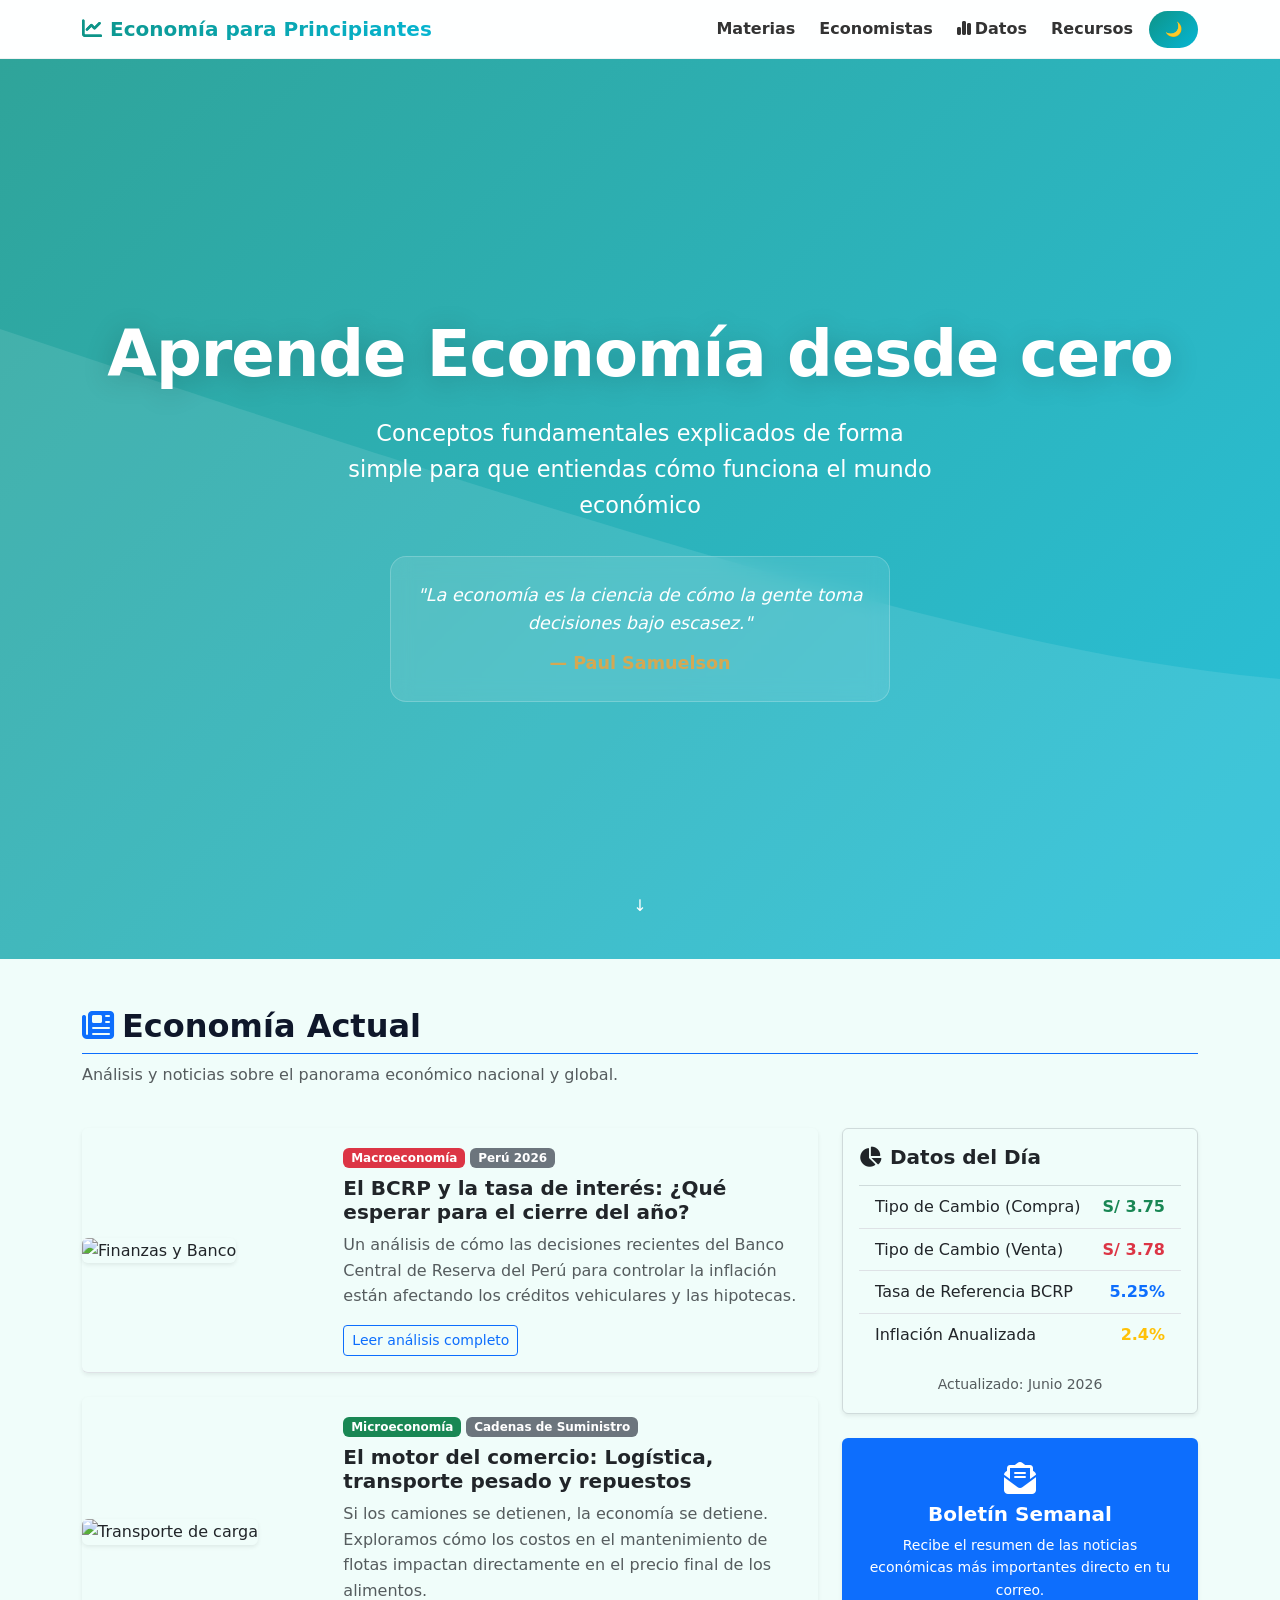
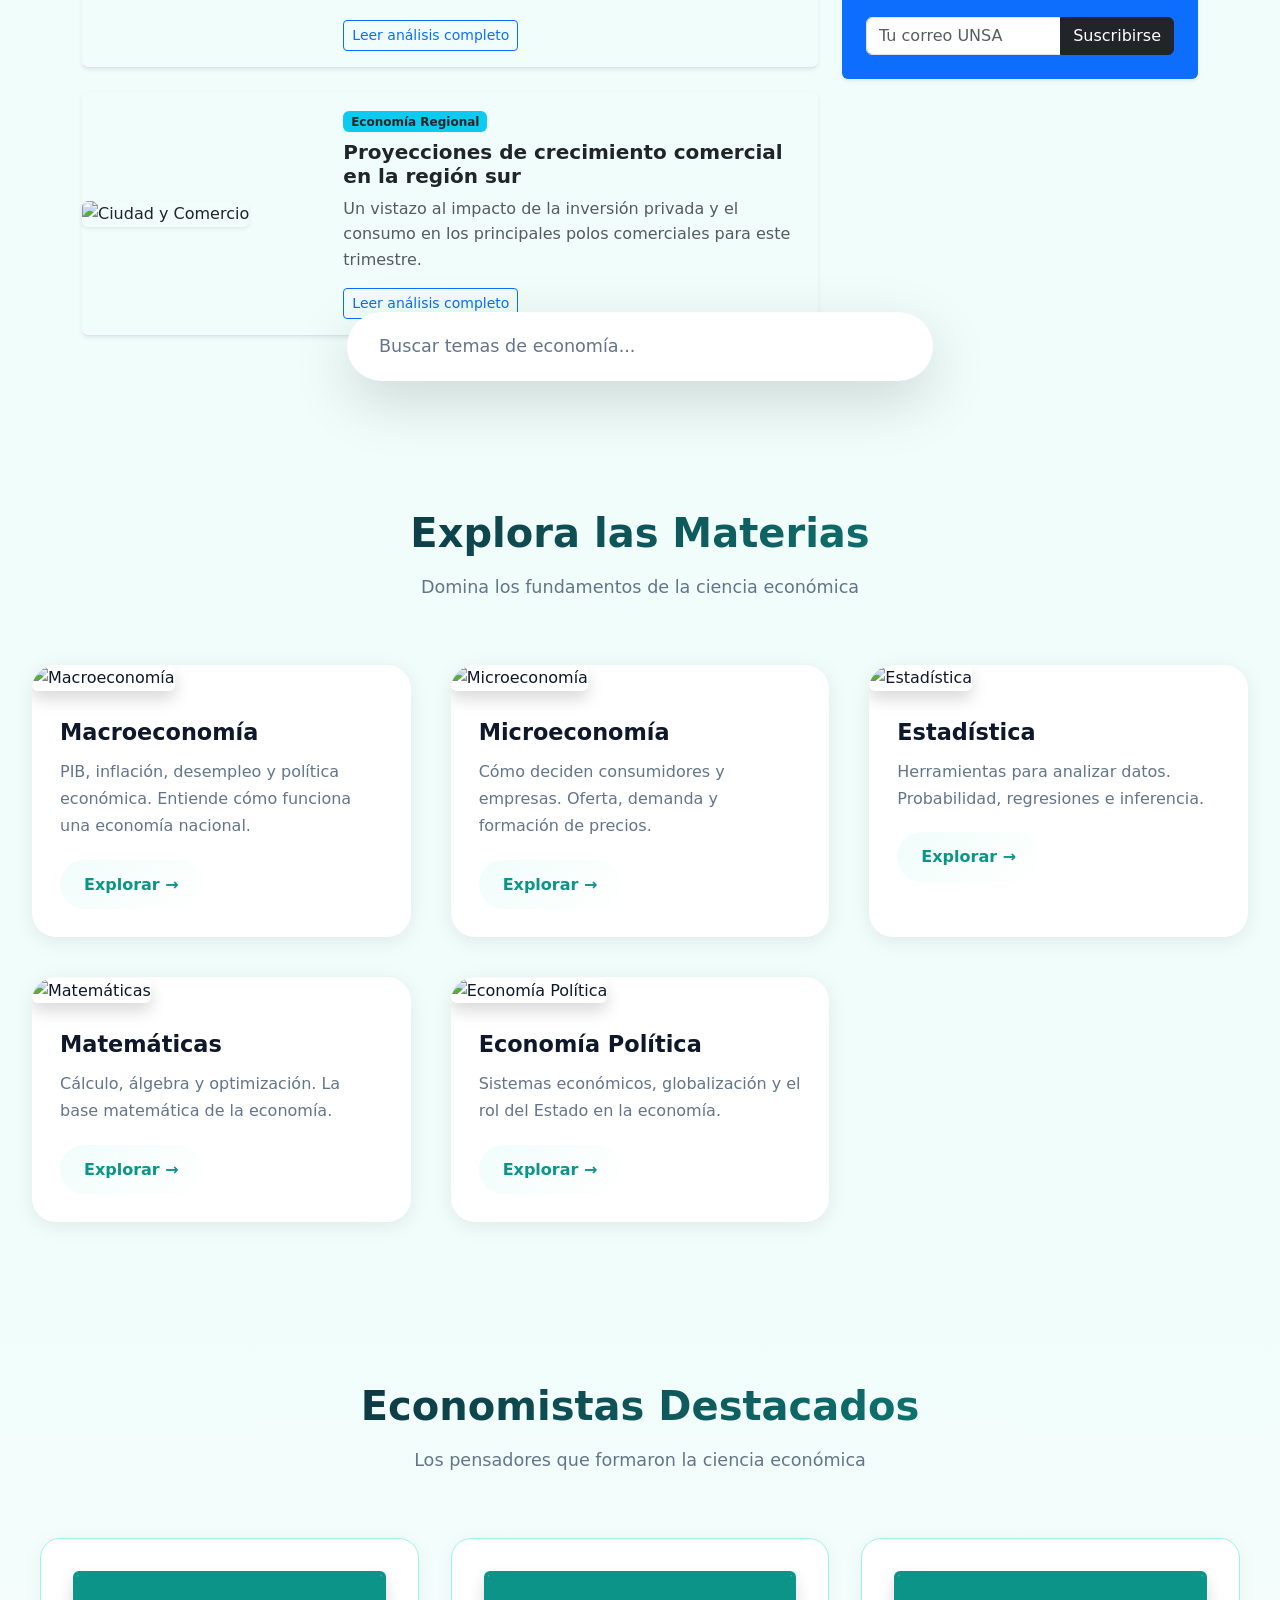
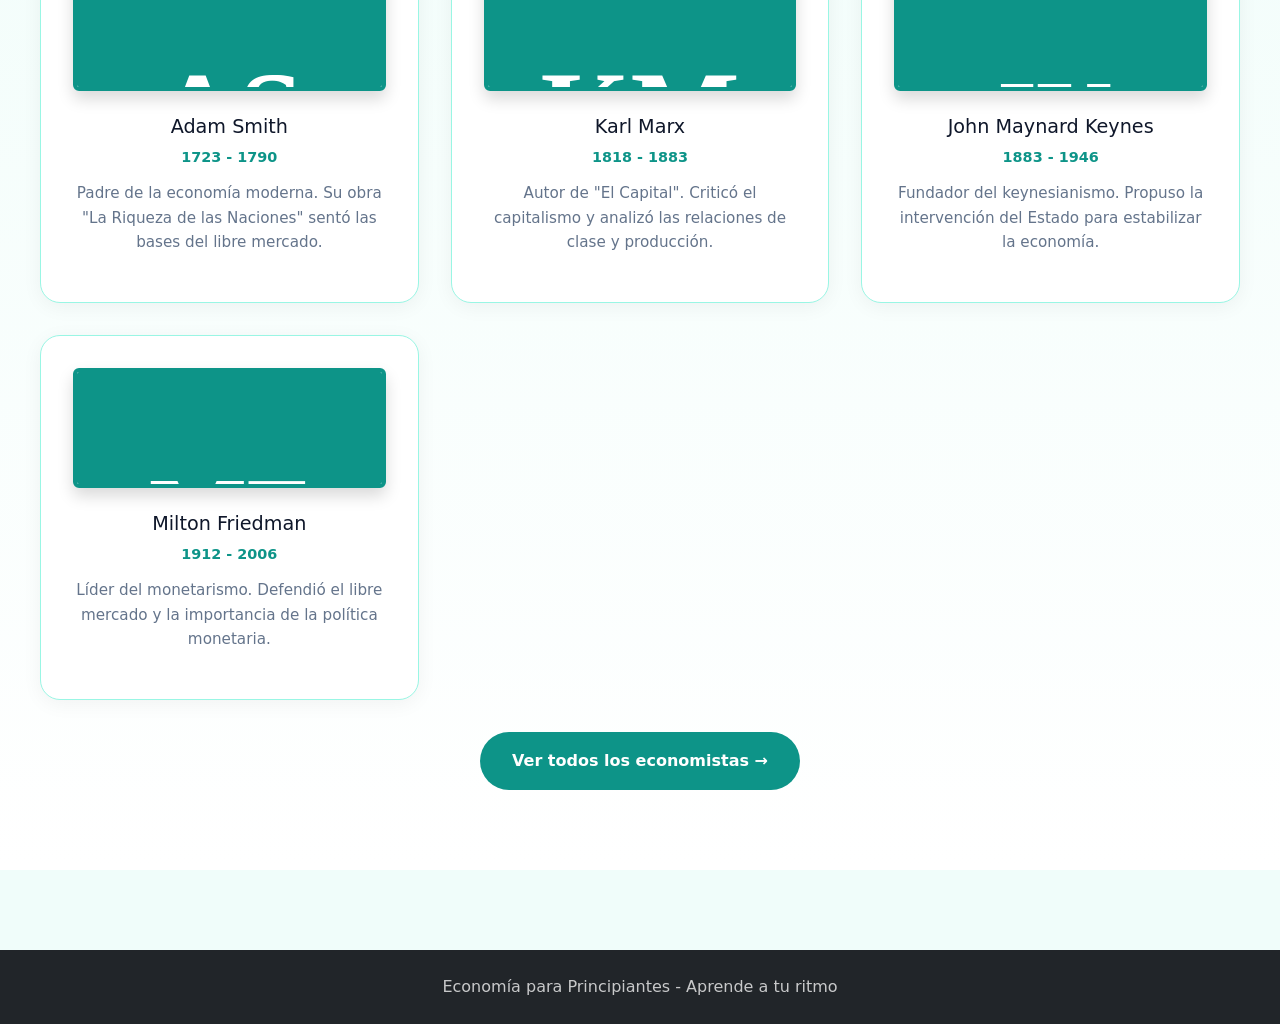
==== commit 97675676: "Mejora sección Economía Actual: imágenes Unsplash reales, dark mode compatible, bg-transparent" ====
--- a/index.html
+++ b/index.html
@@ -65,10 +65,10 @@
                 <div class="row align-items-start">
                     <div class="col-lg-8">
                         
-                        <div class="card shadow-sm border-0 mb-4">
-                            <div class="row g-0">
+                        <div class="card shadow-sm border-0 mb-4 bg-transparent border-bottom">
+                            <div class="row g-0 align-items-center">
                                 <div class="col-md-4">
-                                    <img src="ruta-imagen-banco.jpg" class="img-fluid rounded-start foto-economista h-100" alt="Sede del BCRP">
+                                    <img src="https://images.unsplash.com/photo-1611974789855-9c2a0a7236a3?auto=format&fit=crop&w=600&q=80" class="img-fluid rounded shadow-sm foto-economista" alt="Finanzas y Banco">
                                 </div>
                                 <div class="col-md-8">
                                     <div class="card-body">
@@ -82,33 +82,33 @@
                             </div>
                         </div>
 
-                        <div class="card shadow-sm border-0 mb-4">
-                            <div class="row g-0">
+                        <div class="card shadow-sm border-0 mb-4 bg-transparent border-bottom">
+                            <div class="row g-0 align-items-center">
                                 <div class="col-md-4">
-                                    <img src="ruta-imagen-camiones.jpg" class="img-fluid rounded-start foto-economista h-100" alt="Transporte de carga">
+                                    <img src="https://images.unsplash.com/photo-1601584115197-04ecc0da31d7?auto=format&fit=crop&w=600&q=80" class="img-fluid rounded shadow-sm foto-economista" alt="Transporte de carga">
                                 </div>
                                 <div class="col-md-8">
                                     <div class="card-body">
                                         <span class="badge bg-success mb-2">Microeconomía</span>
                                         <span class="badge bg-secondary mb-2">Cadenas de Suministro</span>
                                         <h5 class="card-title fw-bold">El motor del comercio: Logística, transporte pesado y repuestos</h5>
-                                        <p class="card-text text-muted">Si los camiones se detienen, la economía se detiene. Exploramos cómo los costos en el mantenimiento de flotas (marcas como Volvo, Scania) impactan directamente en el precio final de los alimentos y bienes en el mercado interno.</p>
+                                        <p class="card-text text-muted">Si los camiones se detienen, la economía se detiene. Exploramos cómo los costos en el mantenimiento de flotas impactan directamente en el precio final de los alimentos.</p>
                                         <a href="#" class="btn btn-outline-primary btn-sm">Leer análisis completo</a>
                                     </div>
                                 </div>
                             </div>
                         </div>
 
-                        <div class="card shadow-sm border-0 mb-4">
-                            <div class="row g-0">
+                        <div class="card shadow-sm border-0 mb-4 bg-transparent border-bottom">
+                            <div class="row g-0 align-items-center">
                                 <div class="col-md-4">
-                                    <img src="ruta-imagen-arequipa.jpg" class="img-fluid rounded-start foto-economista h-100" alt="Ciudad de Arequipa">
+                                    <img src="https://images.unsplash.com/photo-1449844908441-8829872d2607?auto=format&fit=crop&w=600&q=80" class="img-fluid rounded shadow-sm foto-economista" alt="Ciudad y Comercio">
                                 </div>
                                 <div class="col-md-8">
                                     <div class="card-body">
                                         <span class="badge bg-info text-dark mb-2">Economía Regional</span>
-                                        <h5 class="card-title fw-bold">Proyecciones de crecimiento comercial en Arequipa</h5>
-                                        <p class="card-text text-muted">Un vistazo al impacto de la inversión privada y el consumo en los principales polos comerciales de la región para este trimestre.</p>
+                                        <h5 class="card-title fw-bold">Proyecciones de crecimiento comercial en la región sur</h5>
+                                        <p class="card-text text-muted">Un vistazo al impacto de la inversión privada y el consumo en los principales polos comerciales para este trimestre.</p>
                                         <a href="#" class="btn btn-outline-primary btn-sm">Leer análisis completo</a>
                                     </div>
                                 </div>
@@ -118,26 +118,26 @@
                     </div>
 
                     <div class="col-lg-4 mt-4 mt-lg-0">
-                        <div class="card shadow-sm border-0 bg-light">
+                        <div class="card shadow-sm border-secondary border-opacity-25 bg-transparent">
                             <div class="card-body">
                                 <h5 class="card-title fw-bold mb-3"><i class="fa-solid fa-chart-pie me-2"></i>Datos del Día</h5>
                                 
-                                <ul class="list-group list-group-flush border-top">
-                                    <li class="list-group-item bg-transparent d-flex justify-content-between align-items-center">
+                                <ul class="list-group list-group-flush border-top border-secondary border-opacity-25">
+                                    <li class="list-group-item bg-transparent d-flex justify-content-between align-items-center text-body">
                                         Tipo de Cambio (Compra)
                                         <span class="fw-bold text-success">S/ 3.75</span>
                                     </li>
-                                    <li class="list-group-item bg-transparent d-flex justify-content-between align-items-center">
+                                    <li class="list-group-item bg-transparent d-flex justify-content-between align-items-center text-body">
                                         Tipo de Cambio (Venta)
                                         <span class="fw-bold text-danger">S/ 3.78</span>
                                     </li>
-                                    <li class="list-group-item bg-transparent d-flex justify-content-between align-items-center">
+                                    <li class="list-group-item bg-transparent d-flex justify-content-between align-items-center text-body">
                                         Tasa de Referencia BCRP
                                         <span class="fw-bold text-primary">5.25%</span>
                                     </li>
-                                    <li class="list-group-item bg-transparent d-flex justify-content-between align-items-center">
+                                    <li class="list-group-item bg-transparent d-flex justify-content-between align-items-center text-body">
                                         Inflación Anualizada
-                                        <span class="fw-bold text-warning text-dark">2.4%</span>
+                                        <span class="fw-bold text-warning">2.4%</span>
                                     </li>
                                 </ul>
                                 <div class="mt-3 text-center">
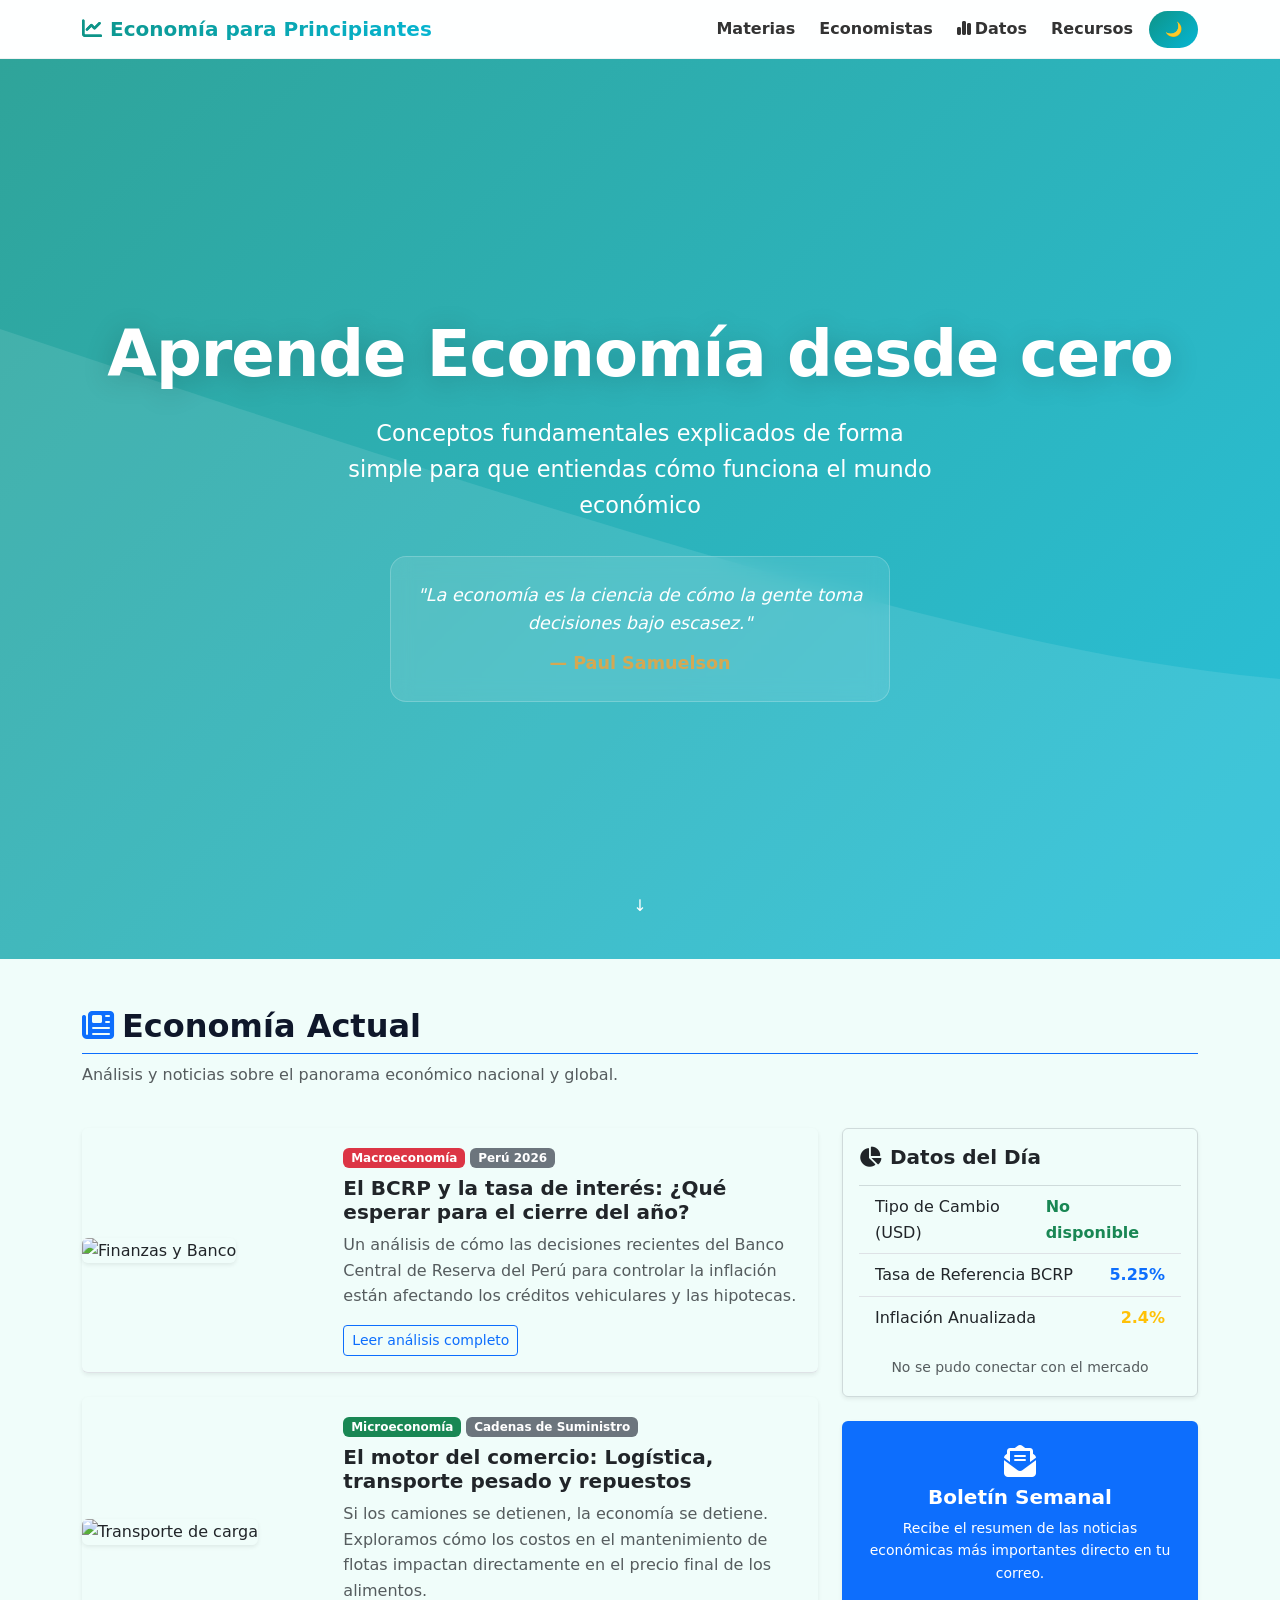
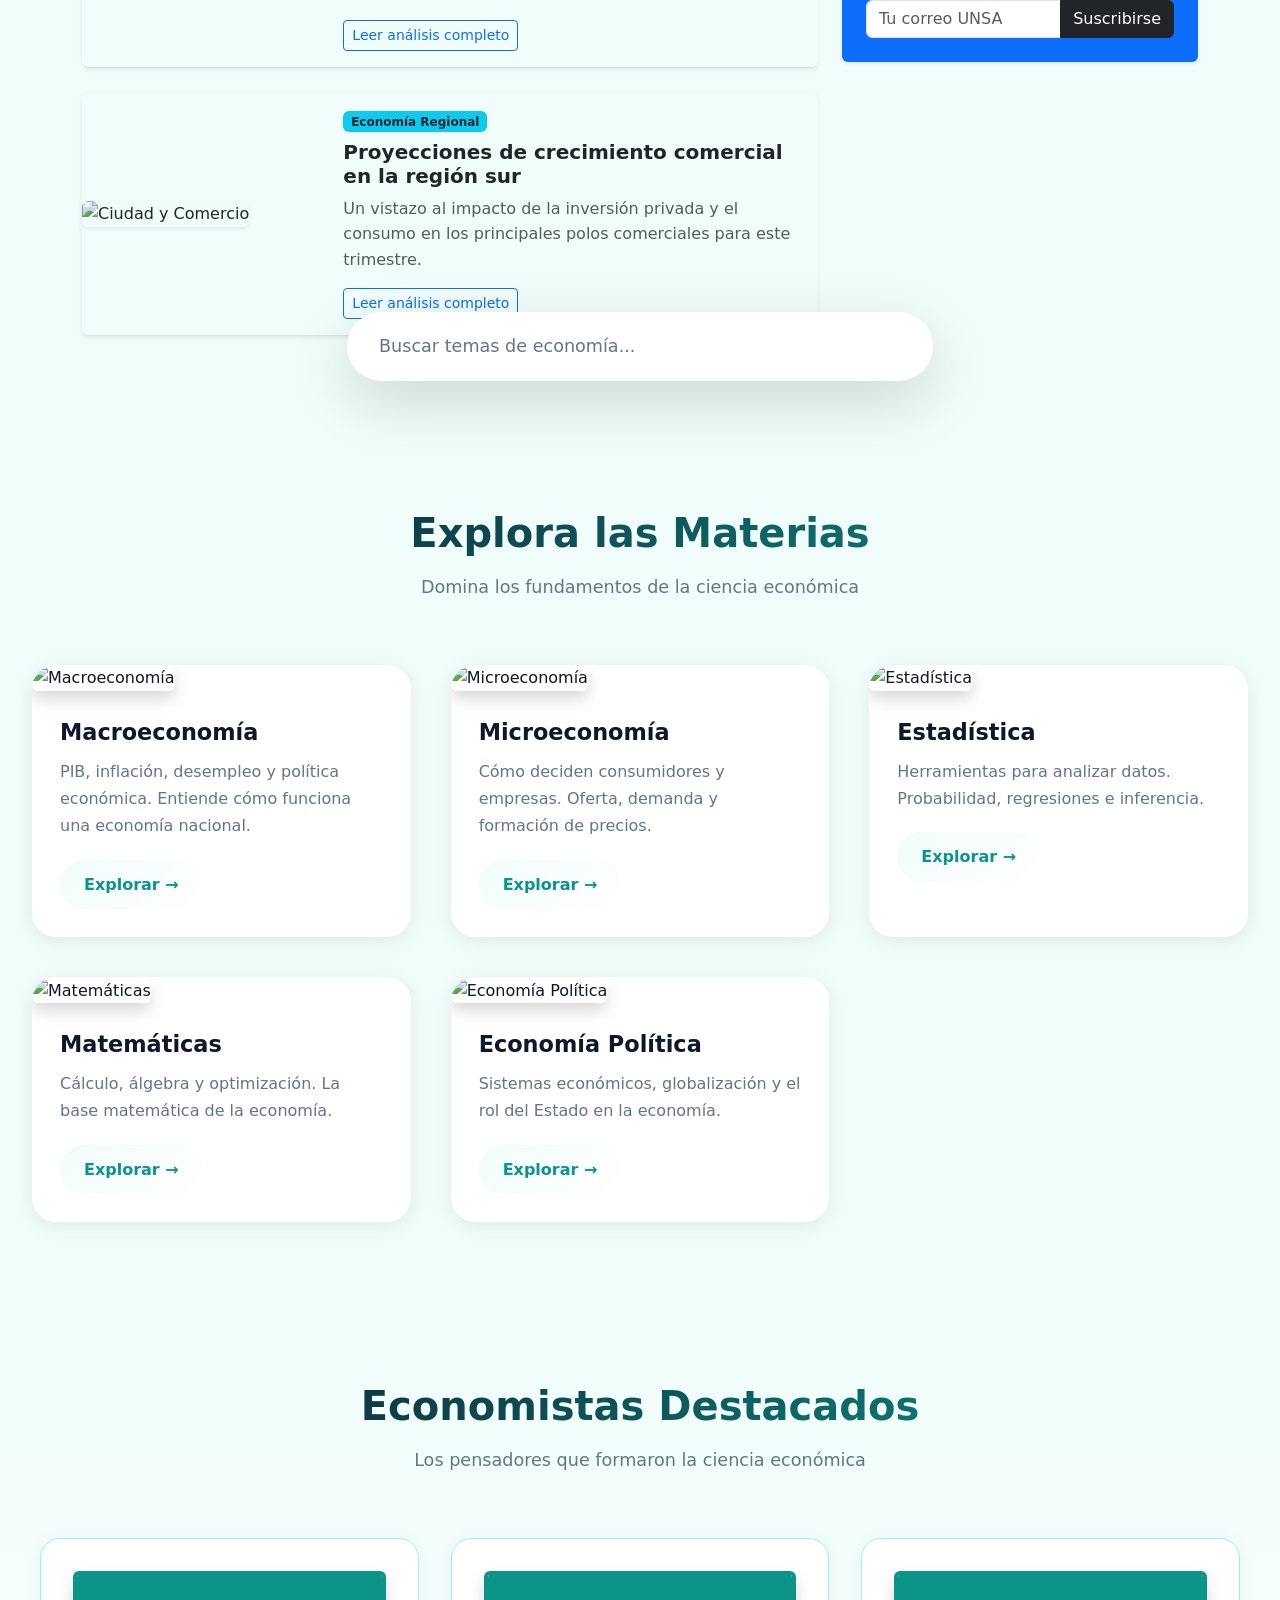
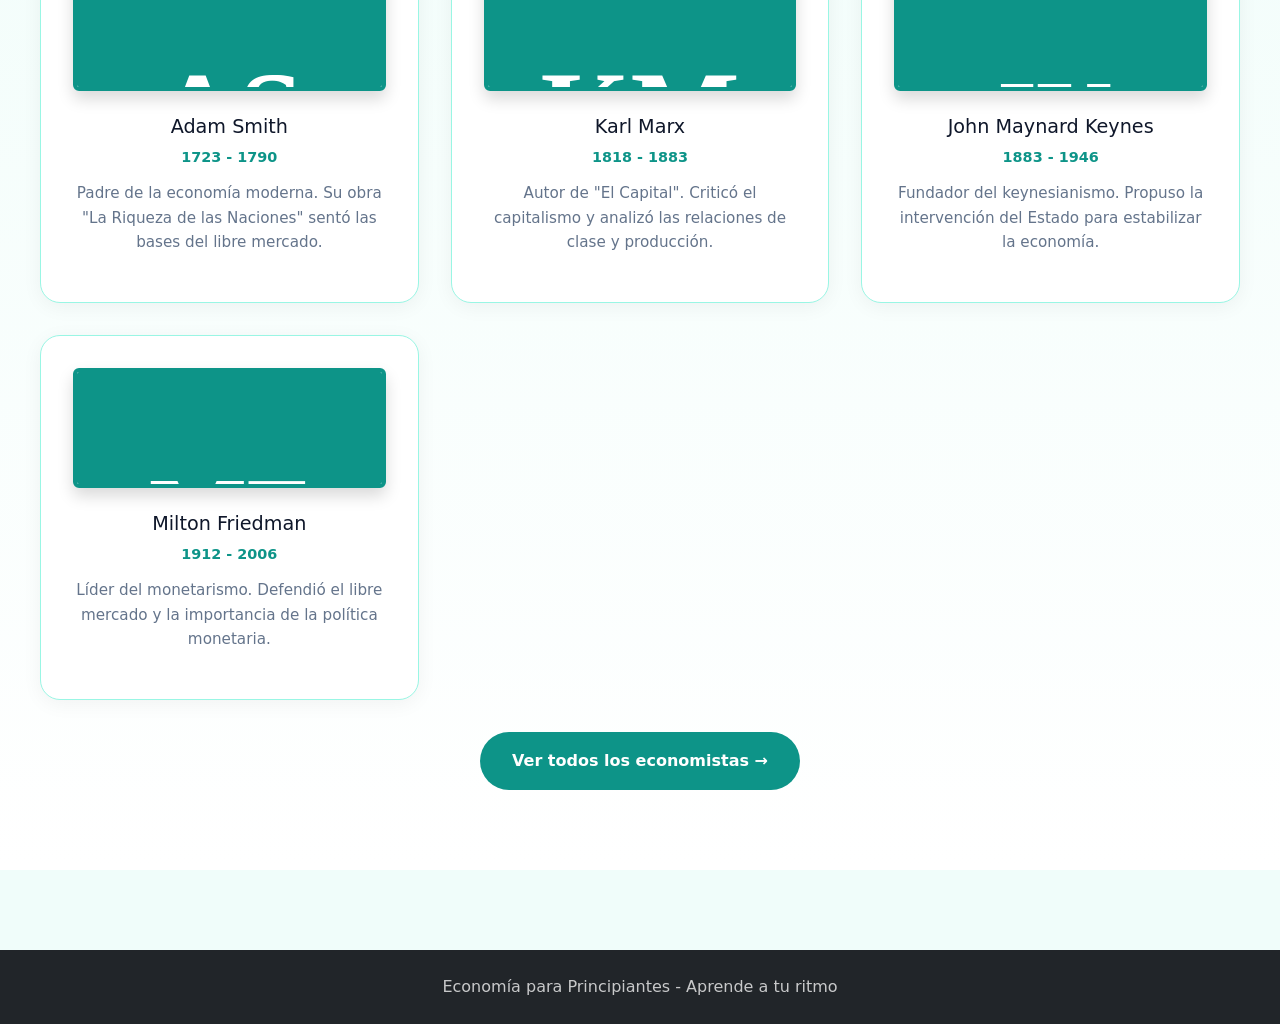
==== commit 2f7c7cb8: "Tipo de cambio USD/PEN en vivo desde exchangerate-api.com - Reemplazados TC compra/venta estáticos p" ====
--- a/index.html
+++ b/index.html
@@ -124,12 +124,8 @@
                                 
                                 <ul class="list-group list-group-flush border-top border-secondary border-opacity-25">
                                     <li class="list-group-item bg-transparent d-flex justify-content-between align-items-center text-body">
-                                        Tipo de Cambio (Compra)
-                                        <span class="fw-bold text-success">S/ 3.75</span>
-                                    </li>
-                                    <li class="list-group-item bg-transparent d-flex justify-content-between align-items-center text-body">
-                                        Tipo de Cambio (Venta)
-                                        <span class="fw-bold text-danger">S/ 3.78</span>
+                                        Tipo de Cambio (USD)
+                                        <span id="valor-dolar" class="fw-bold text-success">Cargando... <i class="fa-solid fa-spinner fa-spin ms-1"></i></span>
                                     </li>
                                     <li class="list-group-item bg-transparent d-flex justify-content-between align-items-center text-body">
                                         Tasa de Referencia BCRP
@@ -141,7 +137,7 @@
                                     </li>
                                 </ul>
                                 <div class="mt-3 text-center">
-                                    <small class="text-muted">Actualizado: Junio 2026</small>
+                                    <small id="fecha-actualizacion" class="text-muted">Conectando con el mercado...</small>
                                 </div>
                             </div>
                         </div>
@@ -267,6 +263,23 @@
         observer.observe(document.documentElement, { attributes: true, attributeFilter: ['data-theme'] });
         const initTheme = document.documentElement.getAttribute('data-theme');
         if (initTheme) document.documentElement.setAttribute('data-bs-theme', initTheme === 'dark' ? 'dark' : 'light');
+
+        async function cargarTipoCambio() {
+            const spanValor = document.getElementById('valor-dolar');
+            const spanFecha = document.getElementById('fecha-actualizacion');
+            try {
+                let res = await fetch('https://api.exchangerate-api.com/v4/latest/USD');
+                if (!res.ok) throw new Error('Error ' + res.status);
+                let data = await res.json();
+                let pen = data.rates.PEN;
+                spanValor.innerHTML = `S/ ${pen.toFixed(2)}`;
+                spanFecha.textContent = 'Actualizado: ' + new Date().toLocaleString('es-PE', { day: 'numeric', month: 'long', year: 'numeric', hour: '2-digit', minute: '2-digit' });
+            } catch {
+                spanValor.innerHTML = 'No disponible';
+                spanFecha.textContent = 'No se pudo conectar con el mercado';
+            }
+        }
+        cargarTipoCambio();
     </script>
 </body>
 </html>
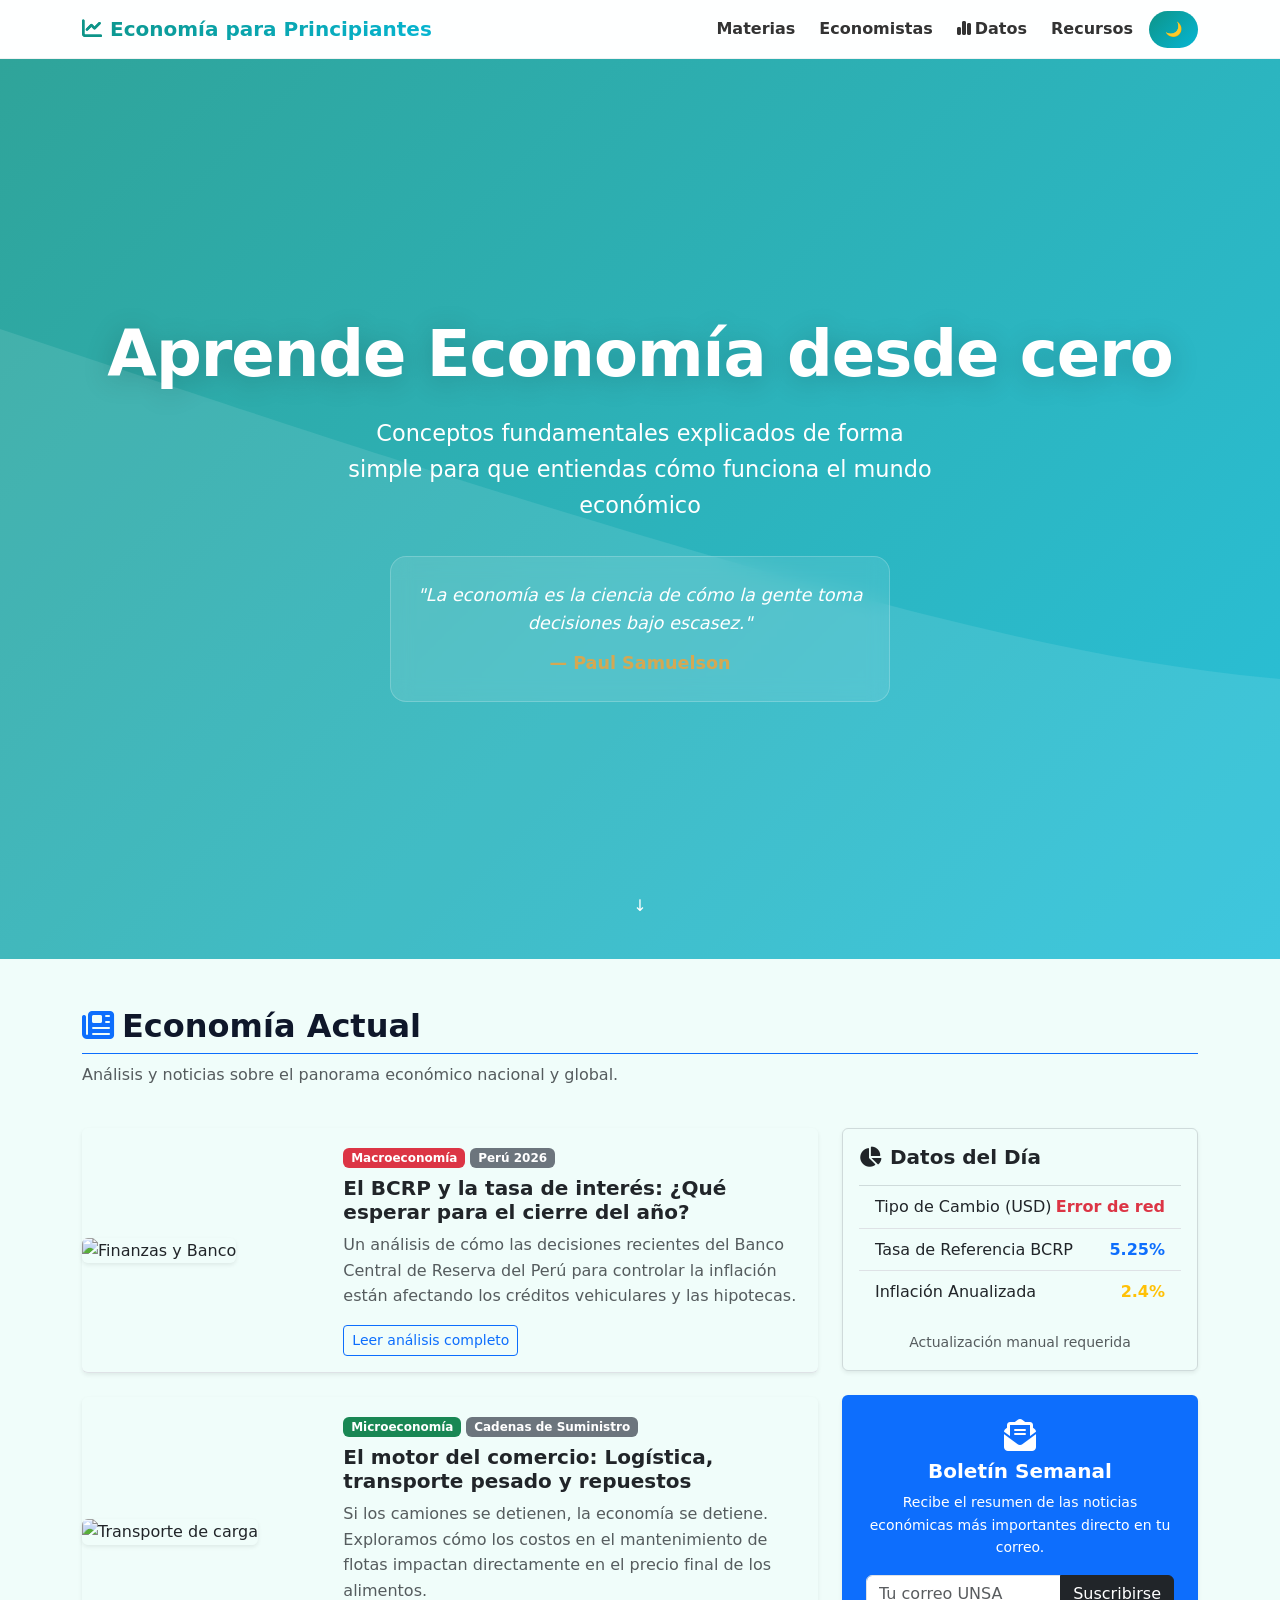
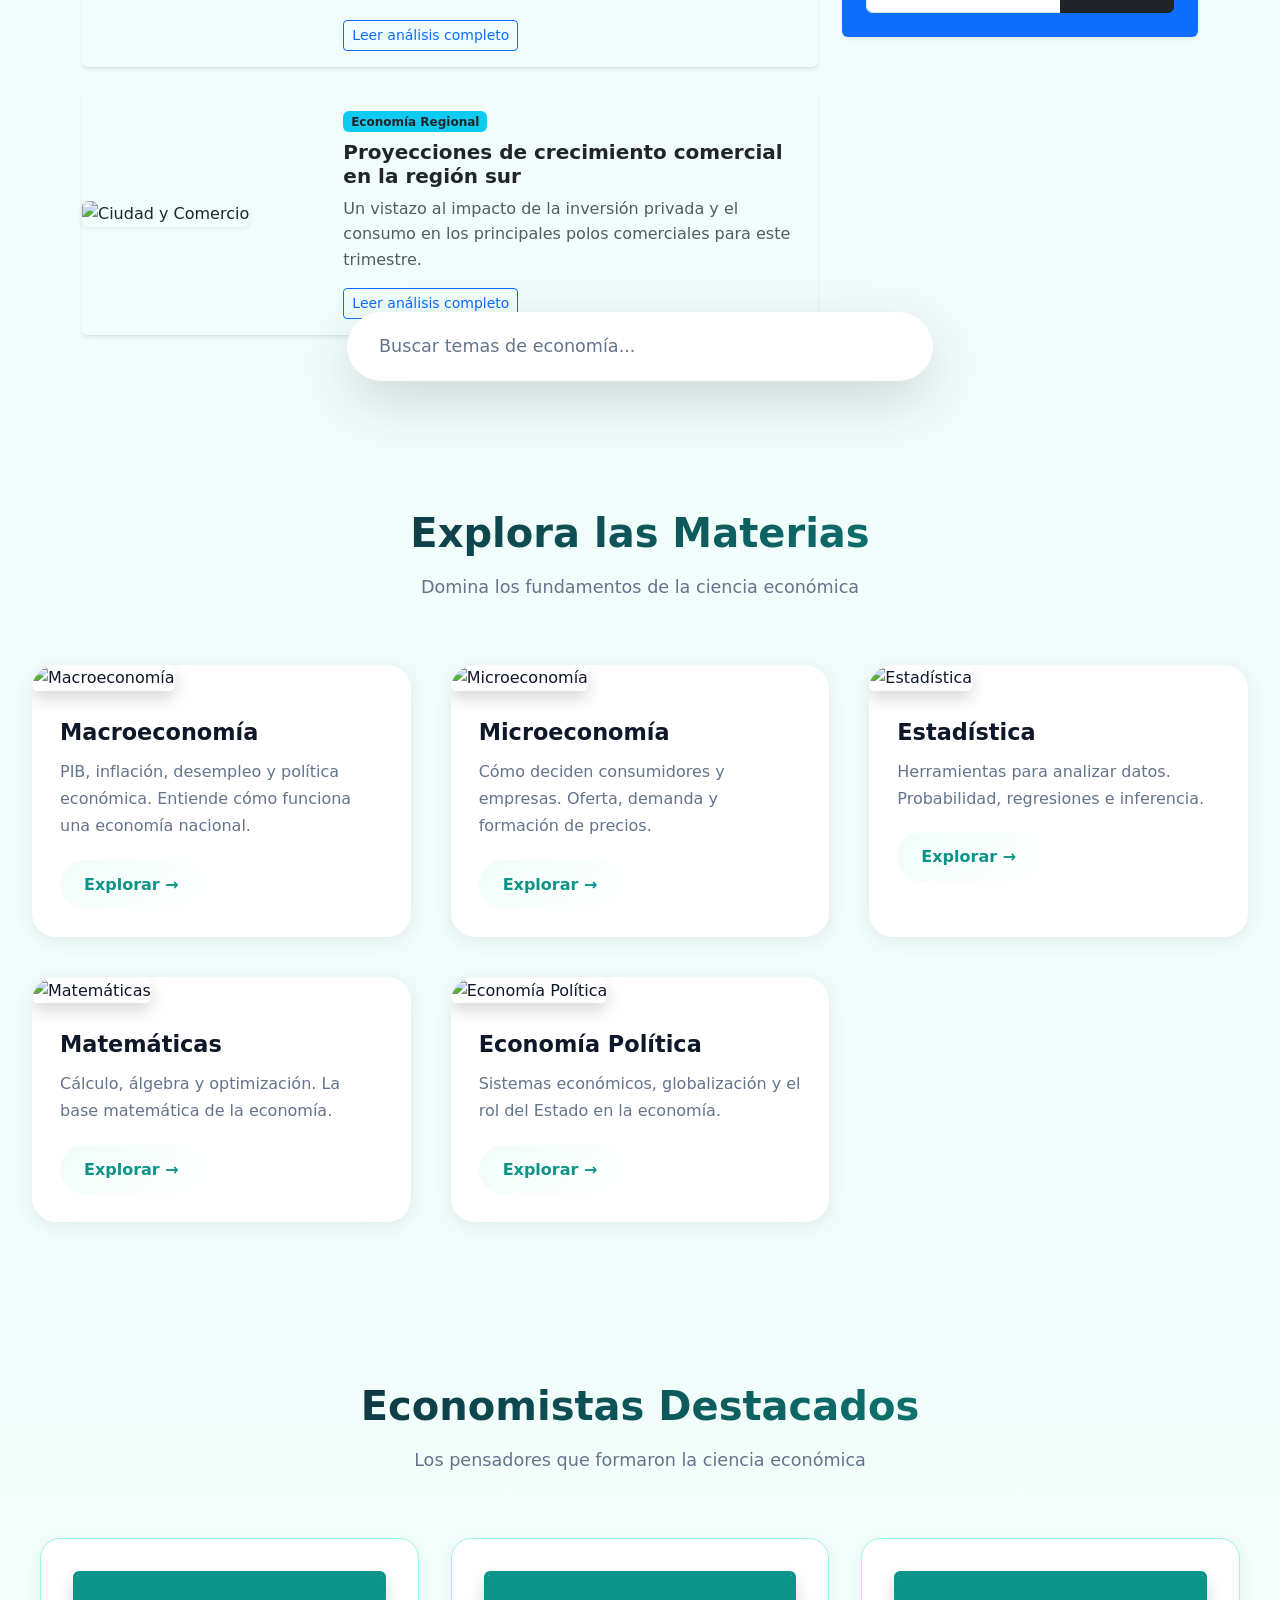
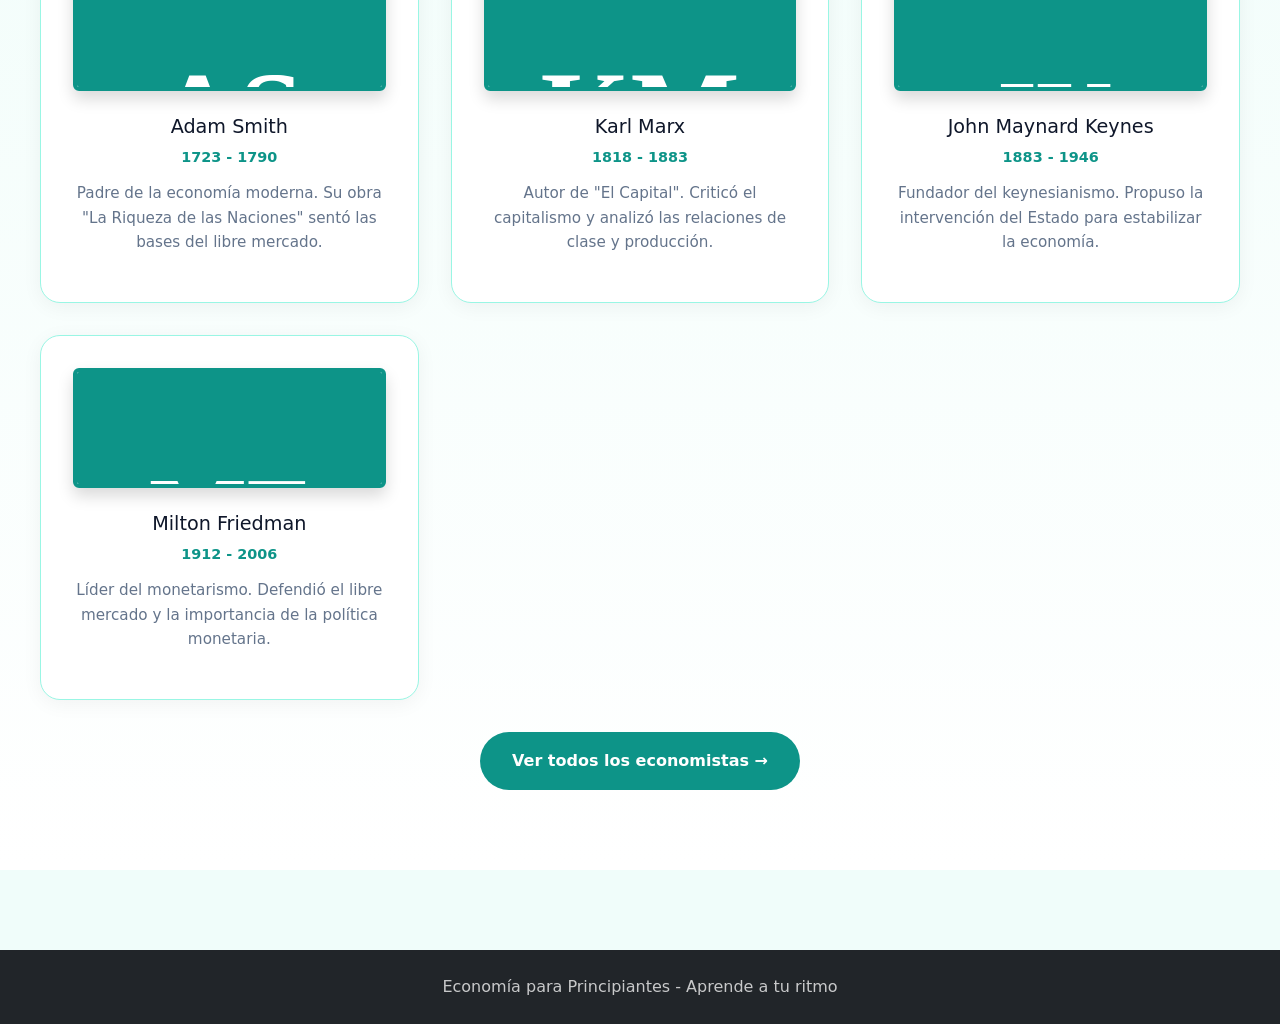
==== commit 2b9b8a1c: "Actualizado script de tipo de cambio: open.er-api.com, 3 decimales, DOMContentLoaded" ====
--- a/index.html
+++ b/index.html
@@ -264,22 +264,23 @@
         const initTheme = document.documentElement.getAttribute('data-theme');
         if (initTheme) document.documentElement.setAttribute('data-bs-theme', initTheme === 'dark' ? 'dark' : 'light');
 
-        async function cargarTipoCambio() {
-            const spanValor = document.getElementById('valor-dolar');
-            const spanFecha = document.getElementById('fecha-actualizacion');
+        async function obtenerTipoDeCambio() {
             try {
-                let res = await fetch('https://api.exchangerate-api.com/v4/latest/USD');
-                if (!res.ok) throw new Error('Error ' + res.status);
-                let data = await res.json();
-                let pen = data.rates.PEN;
-                spanValor.innerHTML = `S/ ${pen.toFixed(2)}`;
-                spanFecha.textContent = 'Actualizado: ' + new Date().toLocaleString('es-PE', { day: 'numeric', month: 'long', year: 'numeric', hour: '2-digit', minute: '2-digit' });
-            } catch {
-                spanValor.innerHTML = 'No disponible';
-                spanFecha.textContent = 'No se pudo conectar con el mercado';
+                const respuesta = await fetch('https://open.er-api.com/v6/latest/USD');
+                const datos = await respuesta.json();
+                const valorPEN = datos.rates.PEN;
+                document.getElementById('valor-dolar').innerHTML = 'S/ ' + valorPEN.toFixed(3);
+                const fechaHoy = new Date().toLocaleDateString('es-PE', { 
+                    day: 'numeric', month: 'short', year: 'numeric', hour: '2-digit', minute: '2-digit' 
+                });
+                document.getElementById('fecha-actualizacion').innerText = 'Actualizado: ' + fechaHoy;
+            } catch (error) {
+                console.error("No se pudo conectar al mercado:", error);
+                document.getElementById('valor-dolar').innerHTML = '<span class="text-danger">Error de red</span>';
+                document.getElementById('fecha-actualizacion').innerText = 'Actualización manual requerida';
             }
         }
-        cargarTipoCambio();
+        document.addEventListener('DOMContentLoaded', obtenerTipoDeCambio);
     </script>
 </body>
 </html>
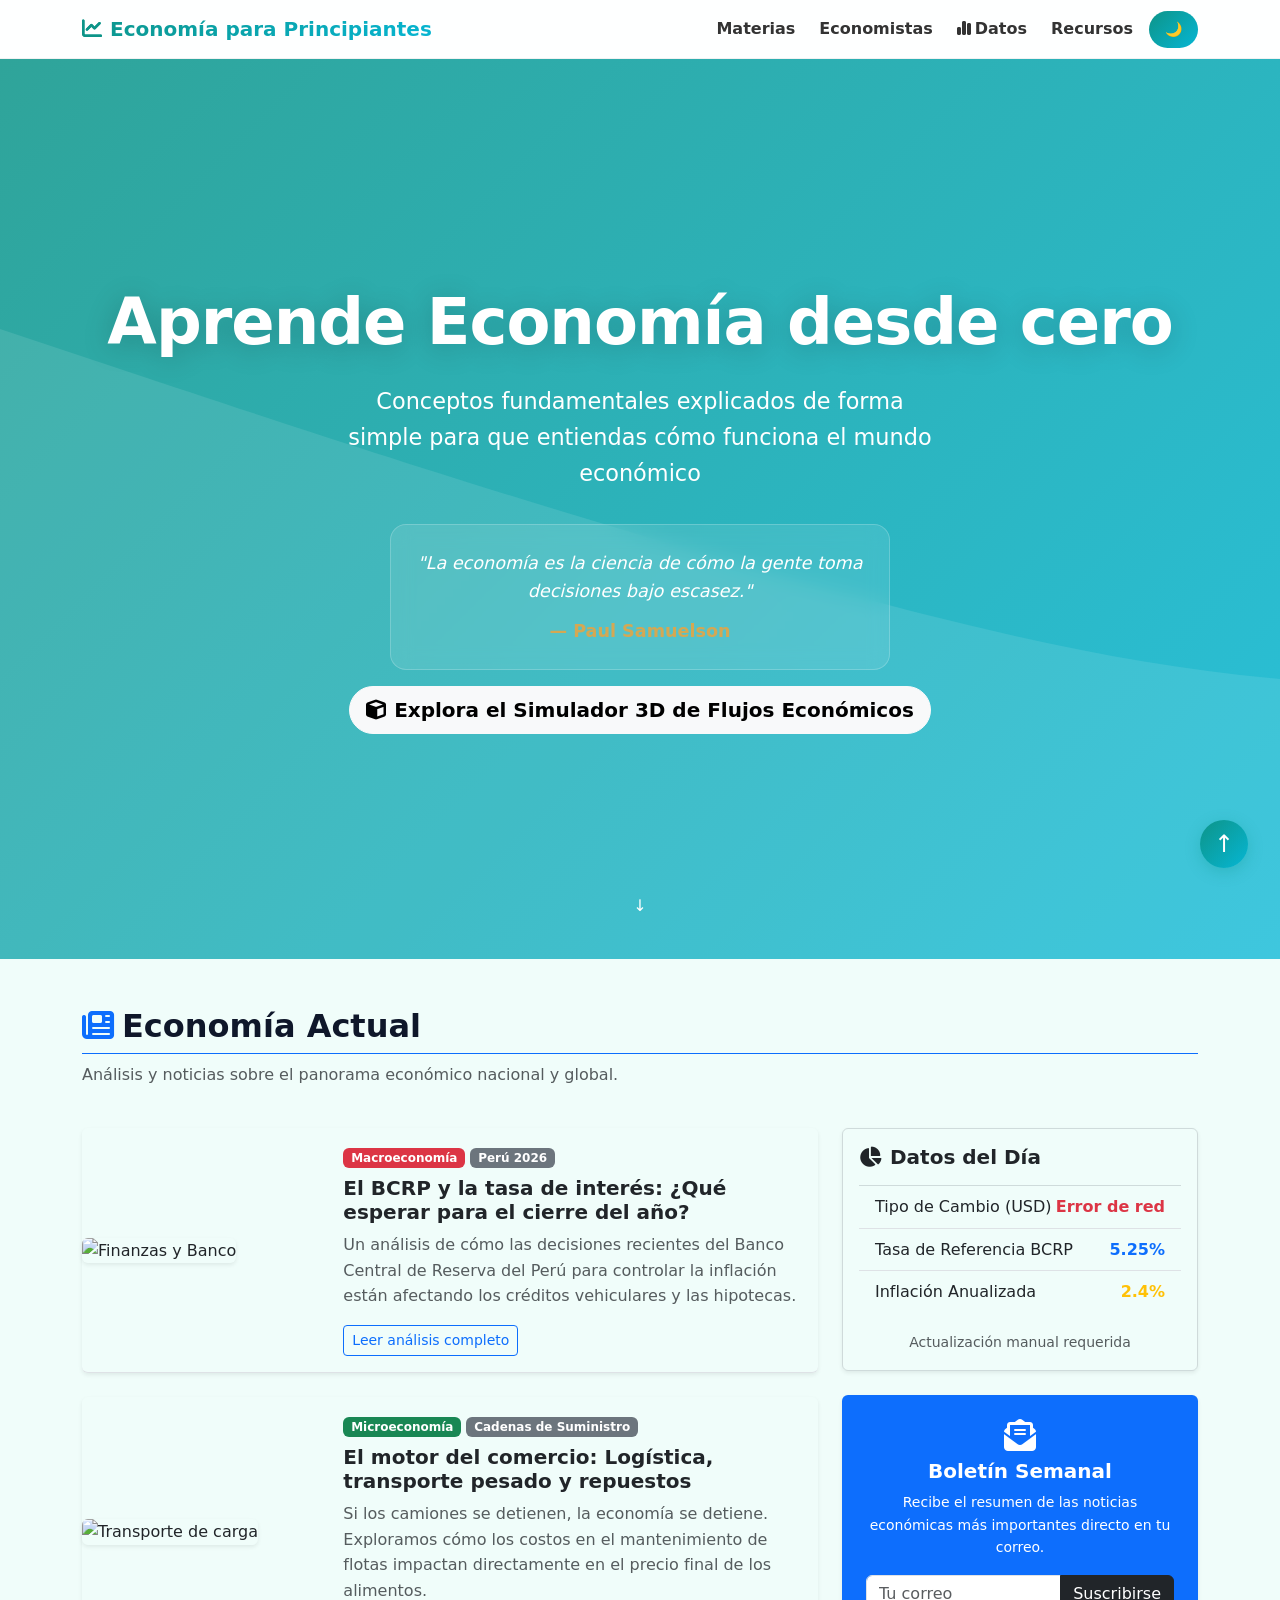
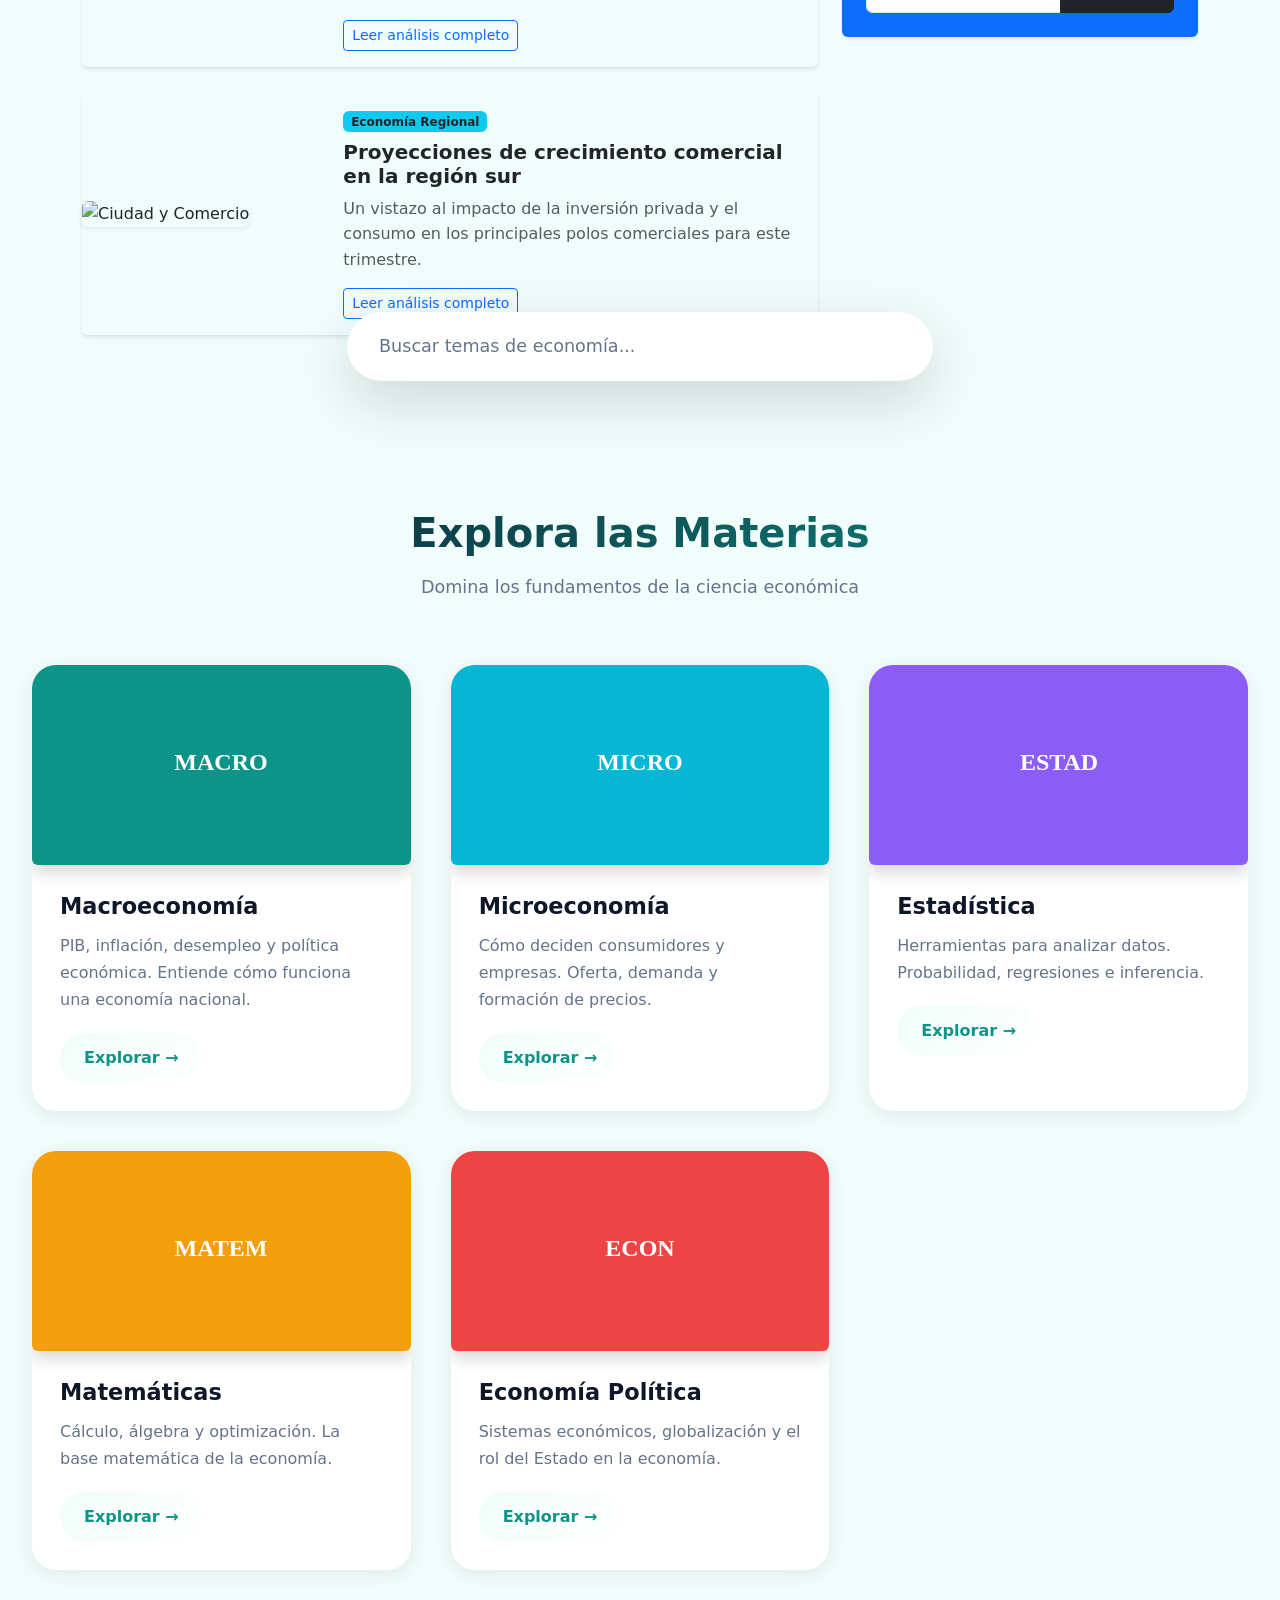
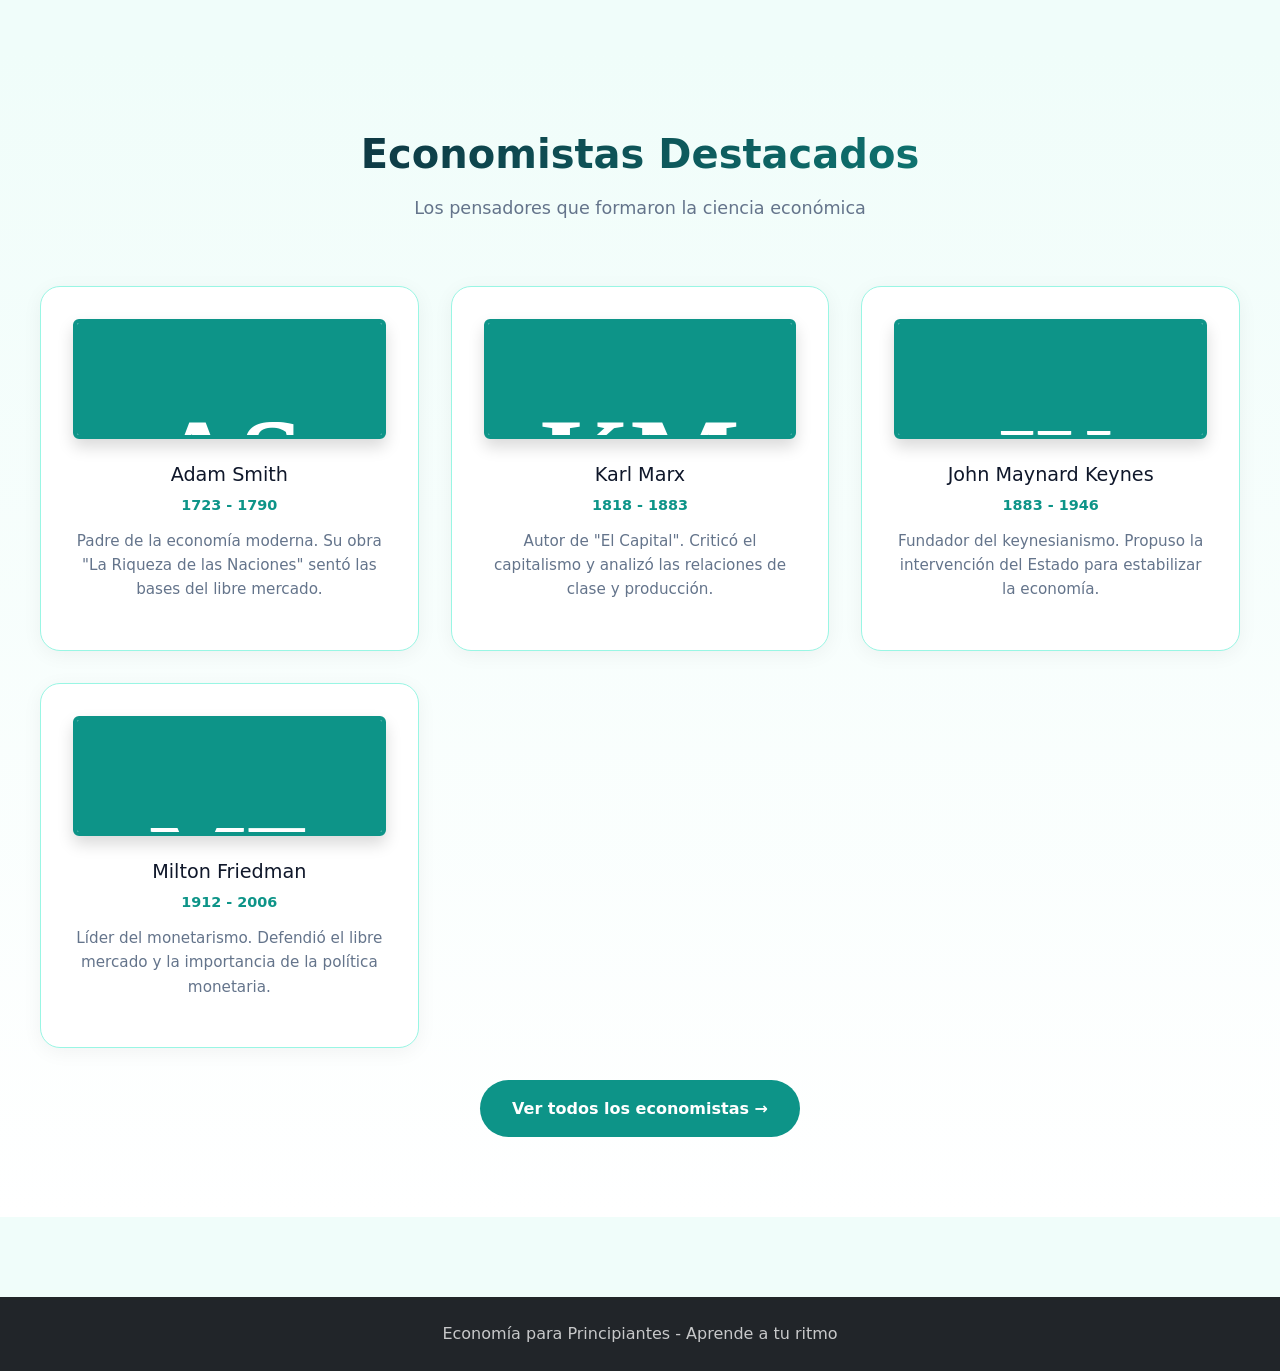
==== commit 548018fa: "FEAT: ESQUEMQ 3d" ====
--- a/index.html
+++ b/index.html
@@ -47,6 +47,9 @@
                     "La economía es la ciencia de cómo la gente toma decisiones bajo escasez."
                     <cite>— Paul Samuelson</cite>
                 </div>
+                <a href="simulador-3d.html" class="btn btn-light btn-lg mt-3 fw-bold" style="border-radius:30px">
+                    <i class="fa-solid fa-cube me-2"></i>Explora el Simulador 3D de Flujos Económicos
+                </a>
             </div>
             <div class="scroll-indicator">↓</div>
         </section>
@@ -64,11 +67,10 @@
 
                 <div class="row align-items-start">
                     <div class="col-lg-8">
-                        
                         <div class="card shadow-sm border-0 mb-4 bg-transparent border-bottom">
                             <div class="row g-0 align-items-center">
                                 <div class="col-md-4">
-                                    <img src="https://images.unsplash.com/photo-1611974789855-9c2a0a7236a3?auto=format&fit=crop&w=600&q=80" class="img-fluid rounded shadow-sm foto-economista" alt="Finanzas y Banco">
+                                    <img src="https://images.unsplash.com/photo-1611974789855-9c2a0a7236a3?auto=format&fit=crop&w=600&q=80" class="img-fluid rounded shadow-sm foto-economista" alt="Finanzas y Banco" loading="lazy">
                                 </div>
                                 <div class="col-md-8">
                                     <div class="card-body">
@@ -85,7 +87,7 @@
                         <div class="card shadow-sm border-0 mb-4 bg-transparent border-bottom">
                             <div class="row g-0 align-items-center">
                                 <div class="col-md-4">
-                                    <img src="https://images.unsplash.com/photo-1601584115197-04ecc0da31d7?auto=format&fit=crop&w=600&q=80" class="img-fluid rounded shadow-sm foto-economista" alt="Transporte de carga">
+                                    <img src="https://images.unsplash.com/photo-1601584115197-04ecc0da31d7?auto=format&fit=crop&w=600&q=80" class="img-fluid rounded shadow-sm foto-economista" alt="Transporte de carga" loading="lazy">
                                 </div>
                                 <div class="col-md-8">
                                     <div class="card-body">
@@ -102,7 +104,7 @@
                         <div class="card shadow-sm border-0 mb-4 bg-transparent border-bottom">
                             <div class="row g-0 align-items-center">
                                 <div class="col-md-4">
-                                    <img src="https://images.unsplash.com/photo-1449844908441-8829872d2607?auto=format&fit=crop&w=600&q=80" class="img-fluid rounded shadow-sm foto-economista" alt="Ciudad y Comercio">
+                                    <img src="https://images.unsplash.com/photo-1449844908441-8829872d2607?auto=format&fit=crop&w=600&q=80" class="img-fluid rounded shadow-sm foto-economista" alt="Ciudad y Comercio" loading="lazy">
                                 </div>
                                 <div class="col-md-8">
                                     <div class="card-body">
@@ -114,14 +116,12 @@
                                 </div>
                             </div>
                         </div>
-
                     </div>
 
                     <div class="col-lg-4 mt-4 mt-lg-0">
                         <div class="card shadow-sm border-secondary border-opacity-25 bg-transparent">
                             <div class="card-body">
                                 <h5 class="card-title fw-bold mb-3"><i class="fa-solid fa-chart-pie me-2"></i>Datos del Día</h5>
-                                
                                 <ul class="list-group list-group-flush border-top border-secondary border-opacity-25">
                                     <li class="list-group-item bg-transparent d-flex justify-content-between align-items-center text-body">
                                         Tipo de Cambio (USD)
@@ -148,7 +148,7 @@
                                 <h5 class="fw-bold">Boletín Semanal</h5>
                                 <p class="small">Recibe el resumen de las noticias económicas más importantes directo en tu correo.</p>
                                 <div class="input-group mt-3">
-                                    <input type="email" class="form-control" placeholder="Tu correo UNSA">
+                                    <input type="email" class="form-control" placeholder="Tu correo">
                                     <button class="btn btn-dark" type="button">Suscribirse</button>
                                 </div>
                             </div>
@@ -170,7 +170,7 @@
             </div>
             <div class="materias-grid">
                 <article class="materia-card">
-                    <img src="https://images.unsplash.com/photo-1611974789855-9c2a0a7236a3?w=800&h=400&fit=crop" alt="Macroeconomía" class="materia-card-img img-fluid rounded shadow foto-economista" loading="lazy">
+                    <img src="https://images.unsplash.com/photo-1611974789855-9c2a0a7236a3?w=800&h=400&fit=crop" alt="Macroeconomía" class="materia-card-img img-fluid rounded shadow foto-economista" loading="lazy" onerror="this.onerror=null;this.src='data:image/svg+xml,<svg xmlns=%22http://www.w3.org/2000/svg%22 viewBox=%220 0 800 400%22><rect fill=%22%230d9488%22 width=%22800%22 height=%22400%22/><text fill=%22white%22 font-size=%2248%22 x=%22400%22 y=%22210%22 text-anchor=%22middle%22 font-weight=%22bold%22>MACRO</text></svg>'">
                     <div class="materia-card-content">
                         <h3>Macroeconomía</h3>
                         <p>PIB, inflación, desempleo y política económica. Entiende cómo funciona una economía nacional.</p>
@@ -178,7 +178,7 @@
                     </div>
                 </article>
                 <article class="materia-card">
-                    <img src="https://images.unsplash.com/photo-1554224155-6726b3ff858f?w=800&h=400&fit=crop" alt="Microeconomía" class="materia-card-img img-fluid rounded shadow foto-economista" loading="lazy">
+                    <img src="https://images.unsplash.com/photo-1554224155-6726b3ff858f?w=800&h=400&fit=crop" alt="Microeconomía" class="materia-card-img img-fluid rounded shadow foto-economista" loading="lazy" onerror="this.onerror=null;this.src='data:image/svg+xml,<svg xmlns=%22http://www.w3.org/2000/svg%22 viewBox=%220 0 800 400%22><rect fill=%22%2306b6d4%22 width=%22800%22 height=%22400%22/><text fill=%22white%22 font-size=%2248%22 x=%22400%22 y=%22210%22 text-anchor=%22middle%22 font-weight=%22bold%22>MICRO</text></svg>'">
                     <div class="materia-card-content">
                         <h3>Microeconomía</h3>
                         <p>Cómo deciden consumidores y empresas. Oferta, demanda y formación de precios.</p>
@@ -186,7 +186,7 @@
                     </div>
                 </article>
                 <article class="materia-card">
-                    <img src="https://images.unsplash.com/photo-1551288049-bebda4e38f71?w=800&h=400&fit=crop" alt="Estadística" class="materia-card-img img-fluid rounded shadow foto-economista" loading="lazy">
+                    <img src="https://images.unsplash.com/photo-1551288049-bebda4e38f71?w=800&h=400&fit=crop" alt="Estadística" class="materia-card-img img-fluid rounded shadow foto-economista" loading="lazy" onerror="this.onerror=null;this.src='data:image/svg+xml,<svg xmlns=%22http://www.w3.org/2000/svg%22 viewBox=%220 0 800 400%22><rect fill=%22%238b5cf6%22 width=%22800%22 height=%22400%22/><text fill=%22white%22 font-size=%2248%22 x=%22400%22 y=%22210%22 text-anchor=%22middle%22 font-weight=%22bold%22>ESTAD</text></svg>'">
                     <div class="materia-card-content">
                         <h3>Estadística</h3>
                         <p>Herramientas para analizar datos. Probabilidad, regresiones e inferencia.</p>
@@ -194,7 +194,7 @@
                     </div>
                 </article>
                 <article class="materia-card">
-                    <img src="https://images.unsplash.com/photo-1509228468518-180dd4864904?w=800&h=400&fit=crop" alt="Matemáticas" class="materia-card-img img-fluid rounded shadow foto-economista" loading="lazy">
+                    <img src="https://images.unsplash.com/photo-1509228468518-180dd4864904?w=800&h=400&fit=crop" alt="Matemáticas" class="materia-card-img img-fluid rounded shadow foto-economista" loading="lazy" onerror="this.onerror=null;this.src='data:image/svg+xml,<svg xmlns=%22http://www.w3.org/2000/svg%22 viewBox=%220 0 800 400%22><rect fill=%22%23f59e0b%22 width=%22800%22 height=%22400%22/><text fill=%22white%22 font-size=%2248%22 x=%22400%22 y=%22210%22 text-anchor=%22middle%22 font-weight=%22bold%22>MATEM</text></svg>'">
                     <div class="materia-card-content">
                         <h3>Matemáticas</h3>
                         <p>Cálculo, álgebra y optimización. La base matemática de la economía.</p>
@@ -202,7 +202,7 @@
                     </div>
                 </article>
                 <article class="materia-card">
-                    <img src="https://images.unsplash.com/photo-1526304640581-d334cdbbf45e?w=800&h=400&fit=crop" alt="Economía Política" class="materia-card-img img-fluid rounded shadow foto-economista" loading="lazy">
+                    <img src="https://images.unsplash.com/photo-1526304640581-d334cdbbf45e?w=800&h=400&fit=crop" alt="Economía Política" class="materia-card-img img-fluid rounded shadow foto-economista" loading="lazy" onerror="this.onerror=null;this.src='data:image/svg+xml,<svg xmlns=%22http://www.w3.org/2000/svg%22 viewBox=%220 0 800 400%22><rect fill=%22%23ef4444%22 width=%22800%22 height=%22400%22/><text fill=%22white%22 font-size=%2248%22 x=%22400%22 y=%22210%22 text-anchor=%22middle%22 font-weight=%22bold%22>ECON</text></svg>'">
                     <div class="materia-card-content">
                         <h3>Economía Política</h3>
                         <p>Sistemas económicos, globalización y el rol del Estado en la economía.</p>
@@ -248,6 +248,8 @@
             </div>
         </section>
     </main>
+
+    <a href="#" class="back-to-top" aria-label="Volver arriba">↑</a>
 
     <footer class="text-center py-4" style="background:var(--bs-dark);color:white">
         <p class="mb-0 opacity-75">Economía para Principiantes - Aprende a tu ritmo</p>
@@ -270,8 +272,8 @@
                 const datos = await respuesta.json();
                 const valorPEN = datos.rates.PEN;
                 document.getElementById('valor-dolar').innerHTML = 'S/ ' + valorPEN.toFixed(3);
-                const fechaHoy = new Date().toLocaleDateString('es-PE', { 
-                    day: 'numeric', month: 'short', year: 'numeric', hour: '2-digit', minute: '2-digit' 
+                const fechaHoy = new Date().toLocaleDateString('es-PE', {
+                    day: 'numeric', month: 'short', year: 'numeric', hour: '2-digit', minute: '2-digit'
                 });
                 document.getElementById('fecha-actualizacion').innerText = 'Actualizado: ' + fechaHoy;
             } catch (error) {
--- a/css/style.css
+++ b/css/style.css
@@ -49,69 +49,7 @@
     overflow-x: hidden;
 }
 
-header {
-    background: rgba(255,255,255,0.9);
-    backdrop-filter: blur(20px);
-    -webkit-backdrop-filter: blur(20px);
-    color: var(--text-dark);
-    padding: 1rem 3rem;
-    display: flex;
-    justify-content: space-between;
-    align-items: center;
-    position: sticky;
-    top: 0;
-    z-index: 1000;
-    border-bottom: 1px solid rgba(0,0,0,0.05);
-    box-shadow: 0 1px 30px rgba(0,0,0,0.05);
-}
-
-[data-theme="dark"] header {
-    background: rgba(15, 23, 42, 0.9);
-}
-
-header h1 {
-    font-size: 1.4rem;
-    font-weight: 800;
-    background: linear-gradient(135deg, var(--primary) 0%, var(--accent) 100%);
-    -webkit-background-clip: text;
-    -webkit-text-fill-color: transparent;
-    background-clip: text;
-    letter-spacing: -0.5px;
-}
-
-nav ul {
-    display: flex;
-    gap: 2rem;
-    list-style: none;
-    align-items: center;
-}
-
-nav a {
-    color: var(--text-dark);
-    text-decoration: none;
-    font-weight: 600;
-    transition: all 0.3s;
-    position: relative;
-}
-
-nav a::after {
-    content: '';
-    position: absolute;
-    bottom: -4px;
-    left: 0;
-    width: 0;
-    height: 2px;
-    background: var(--primary);
-    transition: width 0.3s;
-}
-
-nav a:hover::after {
-    width: 100%;
-}
-
-nav a:hover {
-    color: var(--primary);
-}
+/* Bootstrap navbar used instead of custom header */
 
 .theme-toggle {
     background: linear-gradient(135deg, var(--primary), var(--accent));
@@ -991,49 +929,7 @@
     }
 }
 
-.nav-toggle {
-    display: none;
-    background: none;
-    border: none;
-    font-size: 1.5rem;
-    cursor: pointer;
-    color: var(--text-dark);
-    padding: 0.5rem;
-    line-height: 1;
-}
-
 @media (max-width: 768px) {
-    header {
-        flex-direction: row;
-        flex-wrap: wrap;
-        gap: 0.5rem;
-        padding: 0.75rem 1rem;
-    }
-    header h1 {
-        font-size: 1.1rem;
-    }
-    .nav-toggle {
-        display: block;
-    }
-    nav ul {
-        display: none;
-        flex-direction: column;
-        width: 100%;
-        gap: 0.5rem;
-        padding: 1rem 0;
-    }
-    nav ul.open {
-        display: flex;
-    }
-    nav ul li {
-        width: 100%;
-    }
-    nav ul li a,
-    nav ul li button {
-        display: block;
-        width: 100%;
-        text-align: center;
-    }
     .hero-content h2 {
         font-size: 2.5rem;
     }
@@ -1076,3 +972,53 @@
     object-fit: contain;
     background-color: #ffffff;
 }
+
+/* Formula box */
+.formula-box {
+    background-color: var(--bg-secondary, #e2e3e5);
+    padding: 15px;
+    border-radius: 8px;
+    font-family: 'Courier New', monospace;
+    font-size: 1.3rem;
+    text-align: center;
+    margin: 15px 0;
+    font-weight: bold;
+    color: var(--text-dark, #052c65);
+}
+
+/* Bootstrap accordion overrides */
+.accordion-button:not(.collapsed) {
+    background: linear-gradient(90deg, rgba(13,148,136,0.1), transparent);
+    color: var(--bs-primary);
+    font-weight: 700;
+}
+.accordion-button:focus {
+    box-shadow: none;
+    border-color: rgba(13,148,136,0.3);
+}
+.accordion-item {
+    border: 1px solid var(--bs-border-color);
+    margin-bottom: 0.5rem;
+    border-radius: 12px !important;
+    overflow: hidden;
+}
+.accordion-item:first-of-type,
+.accordion-item:last-of-type {
+    border-radius: 12px !important;
+}
+[data-theme="dark"] .accordion-button {
+    background-color: var(--bs-body-bg);
+}
+[data-theme="dark"] .accordion-button:not(.collapsed) {
+    background: linear-gradient(90deg, rgba(20,184,166,0.15), transparent);
+}
+
+/* Reading mode */
+body.reading-mode .accordion-body {
+    font-size: 1.2rem;
+    line-height: 2;
+}
+
+@media (prefers-reduced-motion: reduce) {
+    .formula-box { transition: none; }
+}
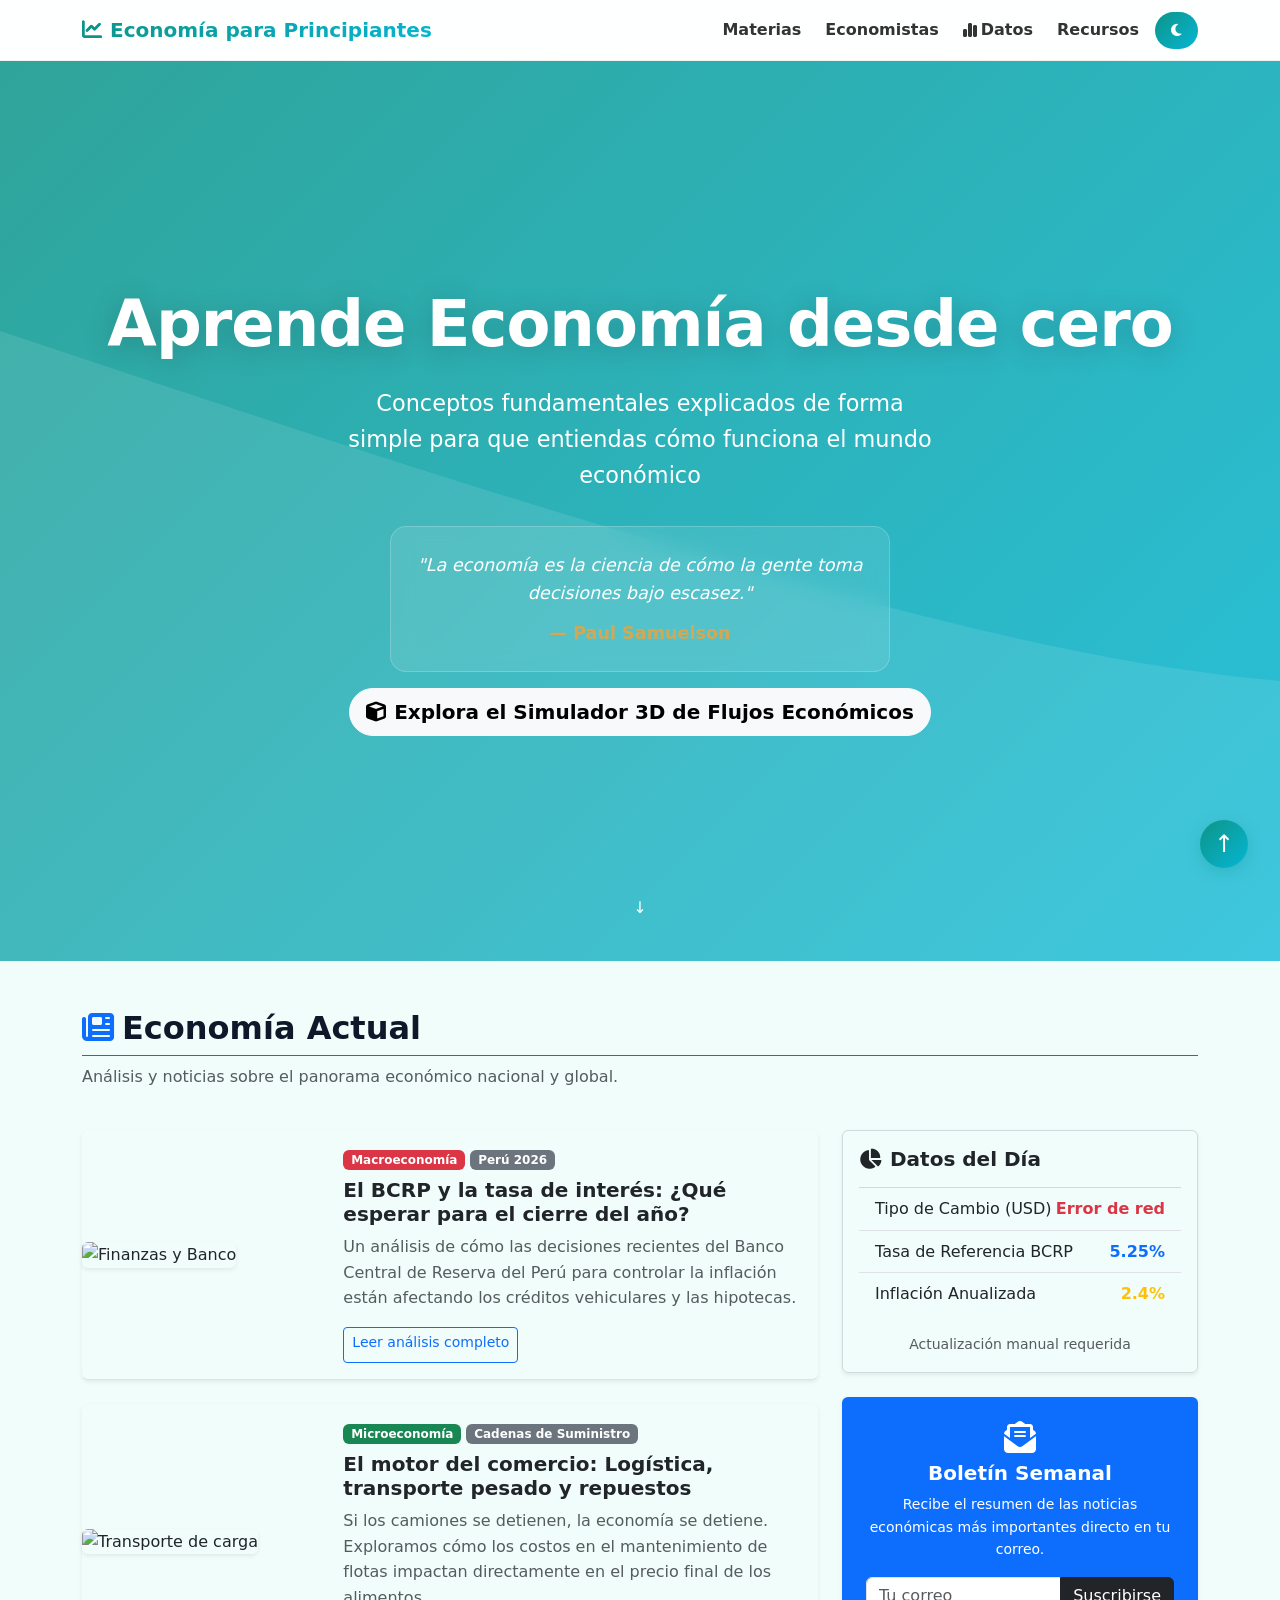
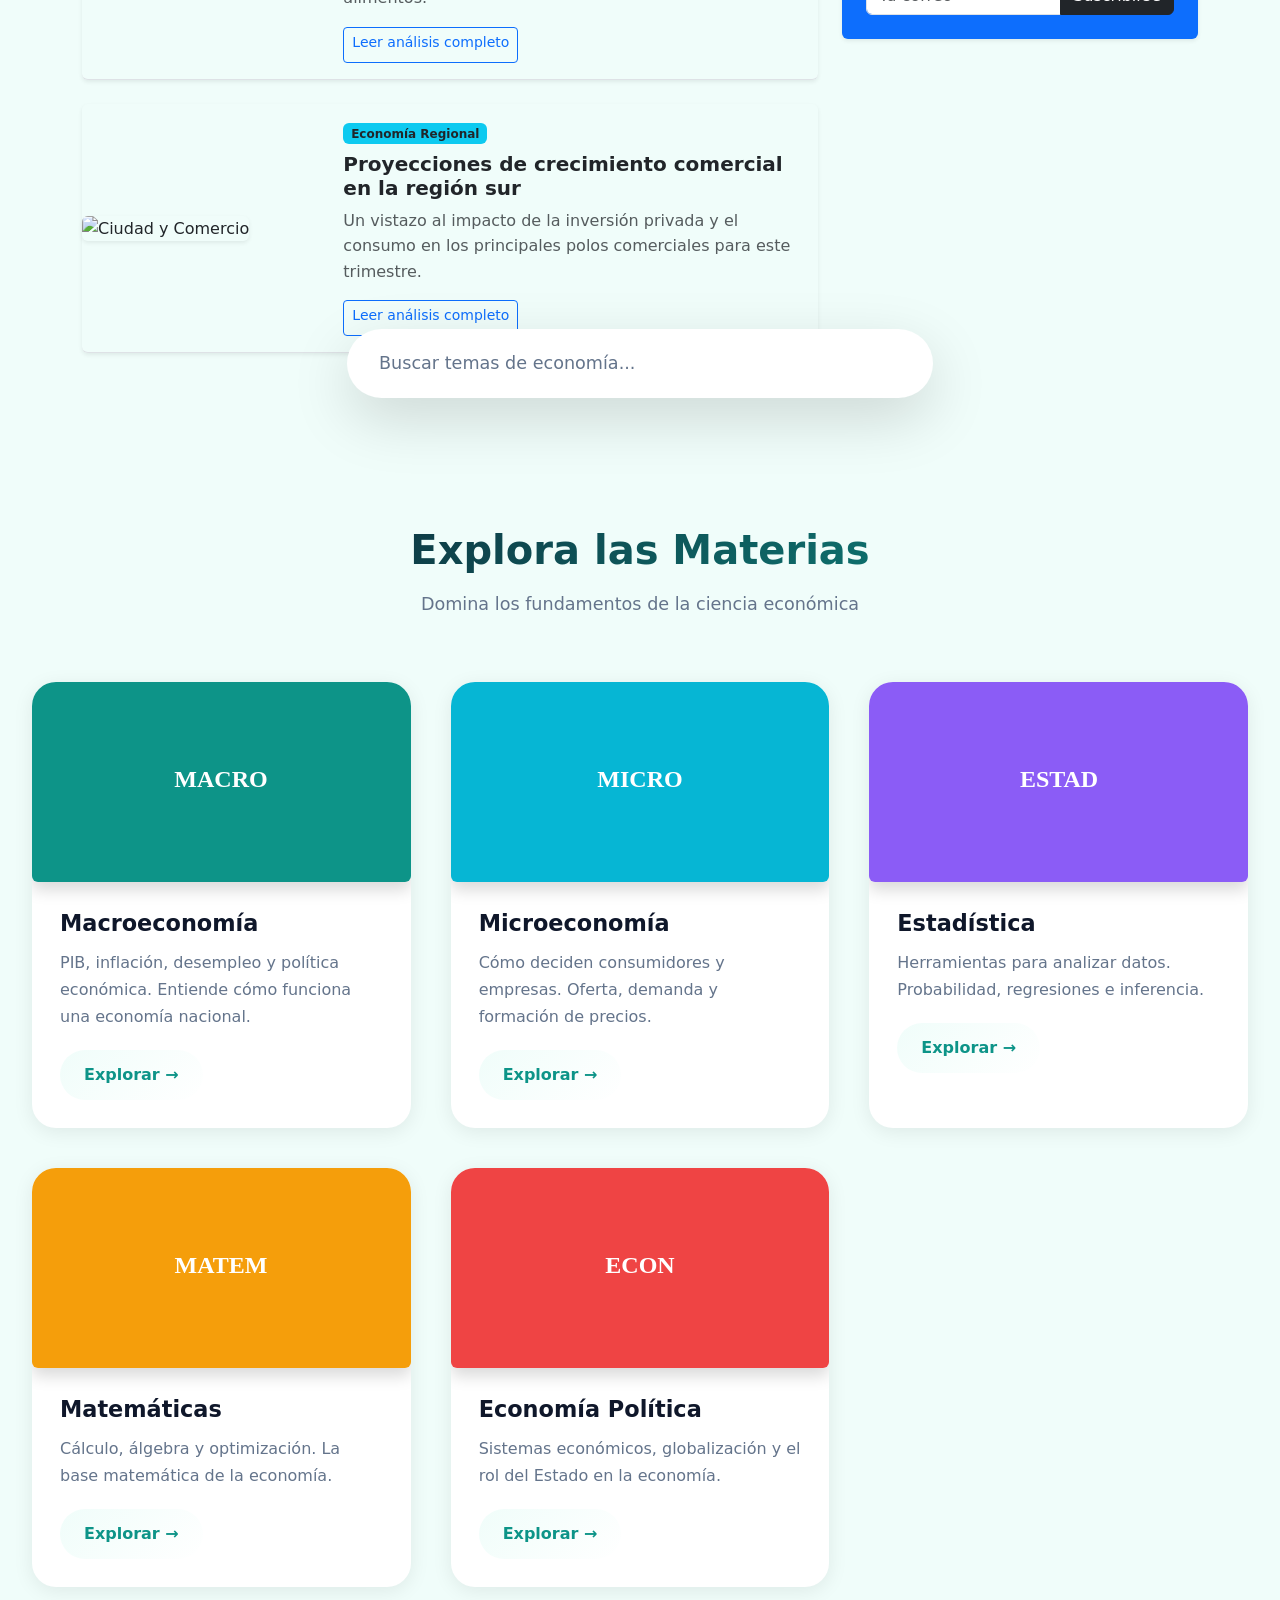
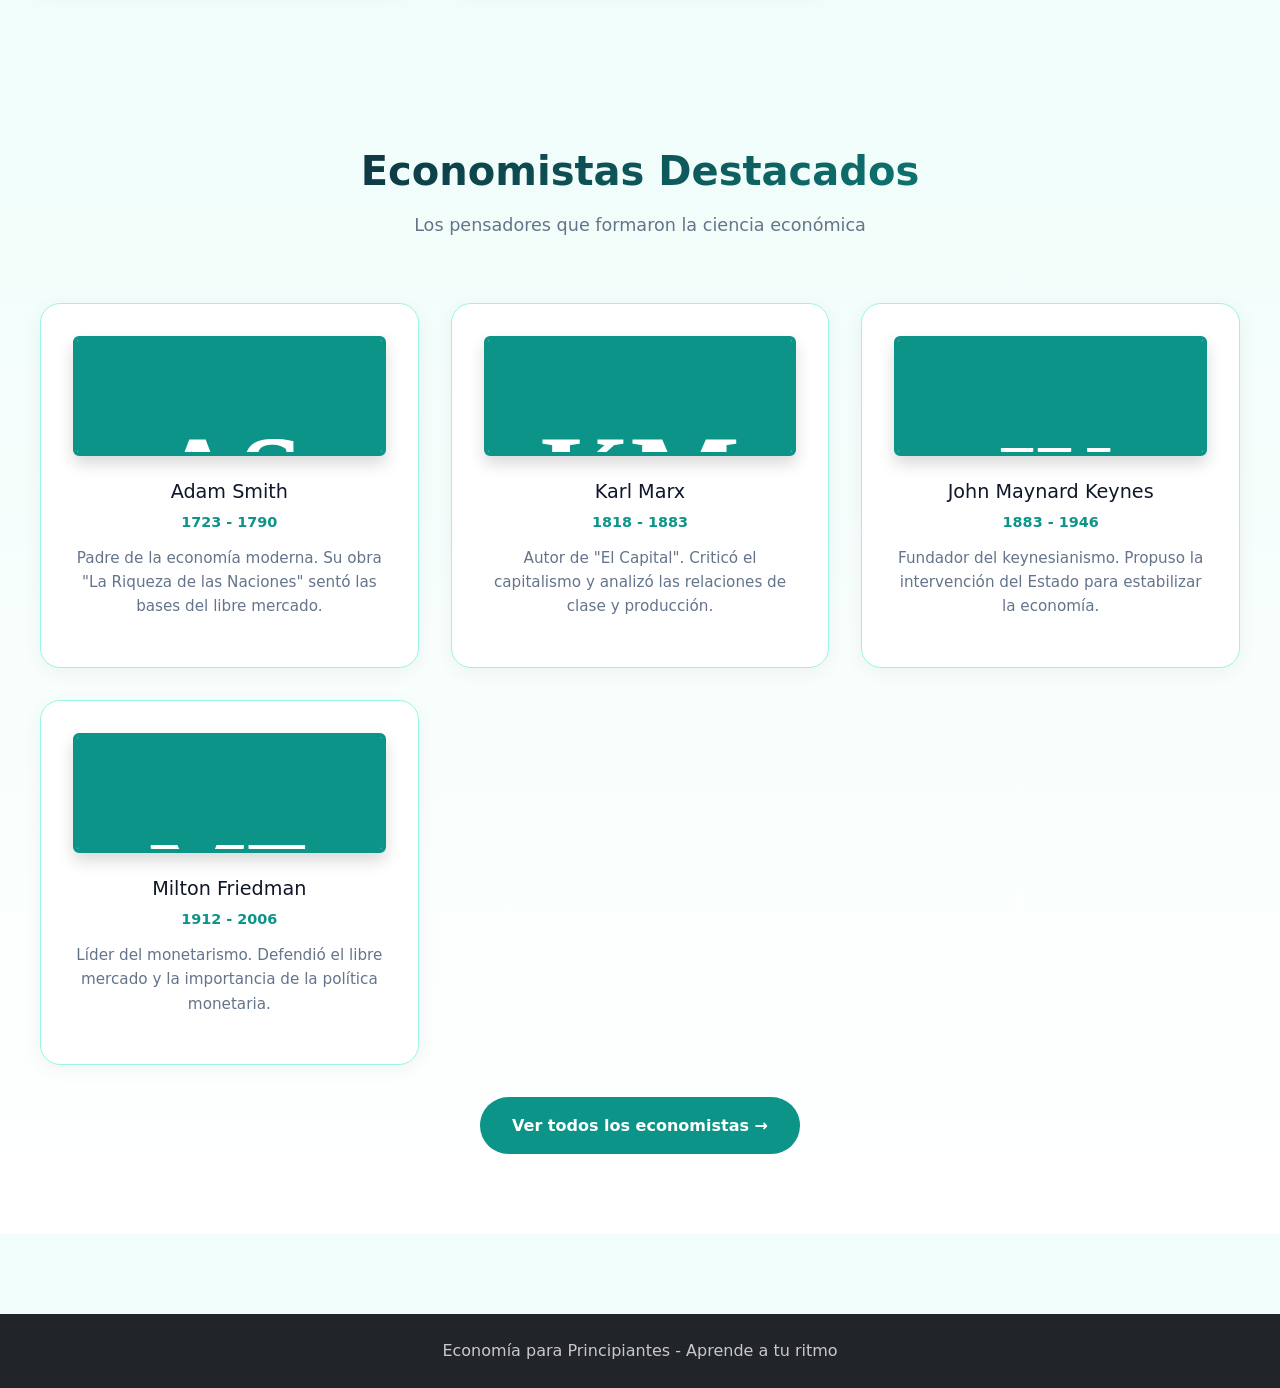
==== commit 40188b09: "fix: UI/UX audit - accesibilidad, iconos SVG, focus states, reduced-motion" ====
--- a/index.html
+++ b/index.html
@@ -17,7 +17,9 @@
     <link rel="stylesheet" href="css/style.css">
 </head>
 <body>
-    <nav class="navbar navbar-expand-lg sticky-top mi-menu" style="border-bottom:1px solid rgba(0,0,0,0.05)">
+    <a href="#main-content" class="skip-link">Saltar al contenido principal</a>
+
+    <nav class="navbar navbar-expand-lg sticky-top mi-menu" style="border-bottom:1px solid rgba(0,0,0,0.05)" aria-label="Navegación principal">
         <div class="container">
             <a class="navbar-brand fw-bold" href="index.html" style="background:linear-gradient(135deg,#0d9488,#06b6d4);-webkit-background-clip:text;-webkit-text-fill-color:transparent;background-clip:text">
                 <i class="fa-solid fa-chart-line me-2" style="-webkit-text-fill-color:#0d9488"></i>Economía para Principiantes
@@ -31,13 +33,13 @@
                     <li class="nav-item"><a class="nav-link fw-semibold" href="economistas.html">Economistas</a></li>
                     <li class="nav-item"><a class="nav-link fw-semibold" href="datos-economicos.html"><i class="fa-solid fa-chart-simple me-1"></i>Datos</a></li>
                     <li class="nav-item"><a class="nav-link fw-semibold" href="recursos.html">Recursos</a></li>
-                    <li class="nav-item"><button id="theme-toggle" class="btn btn-sm" style="background:linear-gradient(135deg,#0d9488,#06b6d4);color:white;border:none;border-radius:25px;padding:0.5rem 1rem">🌙</button></li>
+                    <li class="nav-item"><button id="theme-toggle" class="btn btn-sm" aria-label="Cambiar tema oscuro/claro" style="background:linear-gradient(135deg,#0d9488,#06b6d4);color:white;border:none;border-radius:25px;padding:0.5rem 1rem"><i class="fa-solid fa-moon"></i></button></li>
                 </ul>
             </div>
         </div>
     </nav>
 
-    <main>
+    <main id="main-content">
         <section id="hero">
             <div class="hero-bg"></div>
             <div class="hero-content">
@@ -47,7 +49,7 @@
                     "La economía es la ciencia de cómo la gente toma decisiones bajo escasez."
                     <cite>— Paul Samuelson</cite>
                 </div>
-                <a href="simulador-3d.html" class="btn btn-light btn-lg mt-3 fw-bold" style="border-radius:30px">
+                <a href="simulador-3d.html" class="btn btn-light btn-lg mt-3 fw-bold" style="border-radius:30px" aria-label="Abrir simulador 3D interactivo de flujos económicos">
                     <i class="fa-solid fa-cube me-2"></i>Explora el Simulador 3D de Flujos Económicos
                 </a>
             </div>
@@ -159,7 +161,8 @@
         </section>
 
         <section id="busqueda">
-            <input type="text" id="search-input" placeholder="Buscar temas de economía...">
+            <label for="search-input" class="sr-only-label">Buscar temas de economía</label>
+            <input type="search" id="search-input" placeholder="Buscar temas de economía..." aria-label="Buscar temas de economía" autocomplete="off">
             <div id="search-results"></div>
         </section>
 
--- a/css/style.css
+++ b/css/style.css
@@ -1019,6 +1019,114 @@
     line-height: 2;
 }
 
+/* ============================================================
+   ACCESSIBILITY & UX POLISH
+   ============================================================ */
+
+/* Focus-visible: keyboard-only focus ring */
+:focus-visible {
+    outline: 3px solid var(--primary);
+    outline-offset: 2px;
+    border-radius: 4px;
+}
+:focus:not(:focus-visible) {
+    outline: none;
+}
+
+/* Skip to main content link */
+.skip-link {
+    position: absolute;
+    top: -100%;
+    left: 50%;
+    transform: translateX(-50%);
+    background: var(--primary);
+    color: white;
+    padding: 0.75rem 1.5rem;
+    border-radius: 0 0 8px 8px;
+    font-weight: 700;
+    z-index: 10000;
+    transition: top 0.2s;
+    text-decoration: none;
+}
+.skip-link:focus {
+    top: 0;
+}
+
+/* Skeleton loading placeholder */
+.skeleton {
+    background: linear-gradient(90deg, var(--border) 25%, var(--bg) 50%, var(--border) 75%);
+    background-size: 200% 100%;
+    animation: shimmer 1.5s infinite;
+    border-radius: 8px;
+    min-height: 1em;
+}
+@keyframes shimmer {
+    0% { background-position: 200% 0; }
+    100% { background-position: -200% 0; }
+}
+
+/* Touch-friendly button sizes */
+.btn-sm {
+    min-height: 36px;
+    min-width: 36px;
+}
+.nav-link {
+    min-height: 44px;
+    display: inline-flex;
+    align-items: center;
+}
+
+/* Form label visibility */
+.sr-only-label {
+    position: absolute;
+    width: 1px;
+    height: 1px;
+    padding: 0;
+    margin: -1px;
+    overflow: hidden;
+    clip: rect(0,0,0,0);
+    border: 0;
+}
+
+/* Reduced motion: disable all decorative animations */
 @media (prefers-reduced-motion: reduce) {
-    .formula-box { transition: none; }
-}
+    *,
+    *::before,
+    *::after {
+        animation-duration: 0.01ms !important;
+        animation-iteration-count: 1 !important;
+        transition-duration: 0.01ms !important;
+        scroll-behavior: auto !important;
+    }
+    .hero-bg { transform: none !important; }
+    .materia-card:hover { transform: none !important; }
+    .economista-card:hover { transform: none !important; }
+    .tema:hover { transform: none !important; }
+    .scroll-indicator { animation: none !important; }
+    .skeleton { animation: none !important; }
+}
+
+/* High contrast mode support */
+@media (forced-colors: active) {
+    .materia-card,
+    .economista-card,
+    .tema,
+    .indicator-card {
+        border: 2px solid ButtonText;
+    }
+    .btn-primary,
+    .theme-toggle {
+        border: 2px solid ButtonText;
+    }
+}
+
+/* Ensure text is readable in both themes */
+[data-theme="dark"] .text-muted {
+    color: #94a3b8 !important;
+}
+[data-theme="dark"] .bg-light {
+    background-color: #1e293b !important;
+}
+[data-theme="dark"] .border {
+    border-color: #334155 !important;
+}
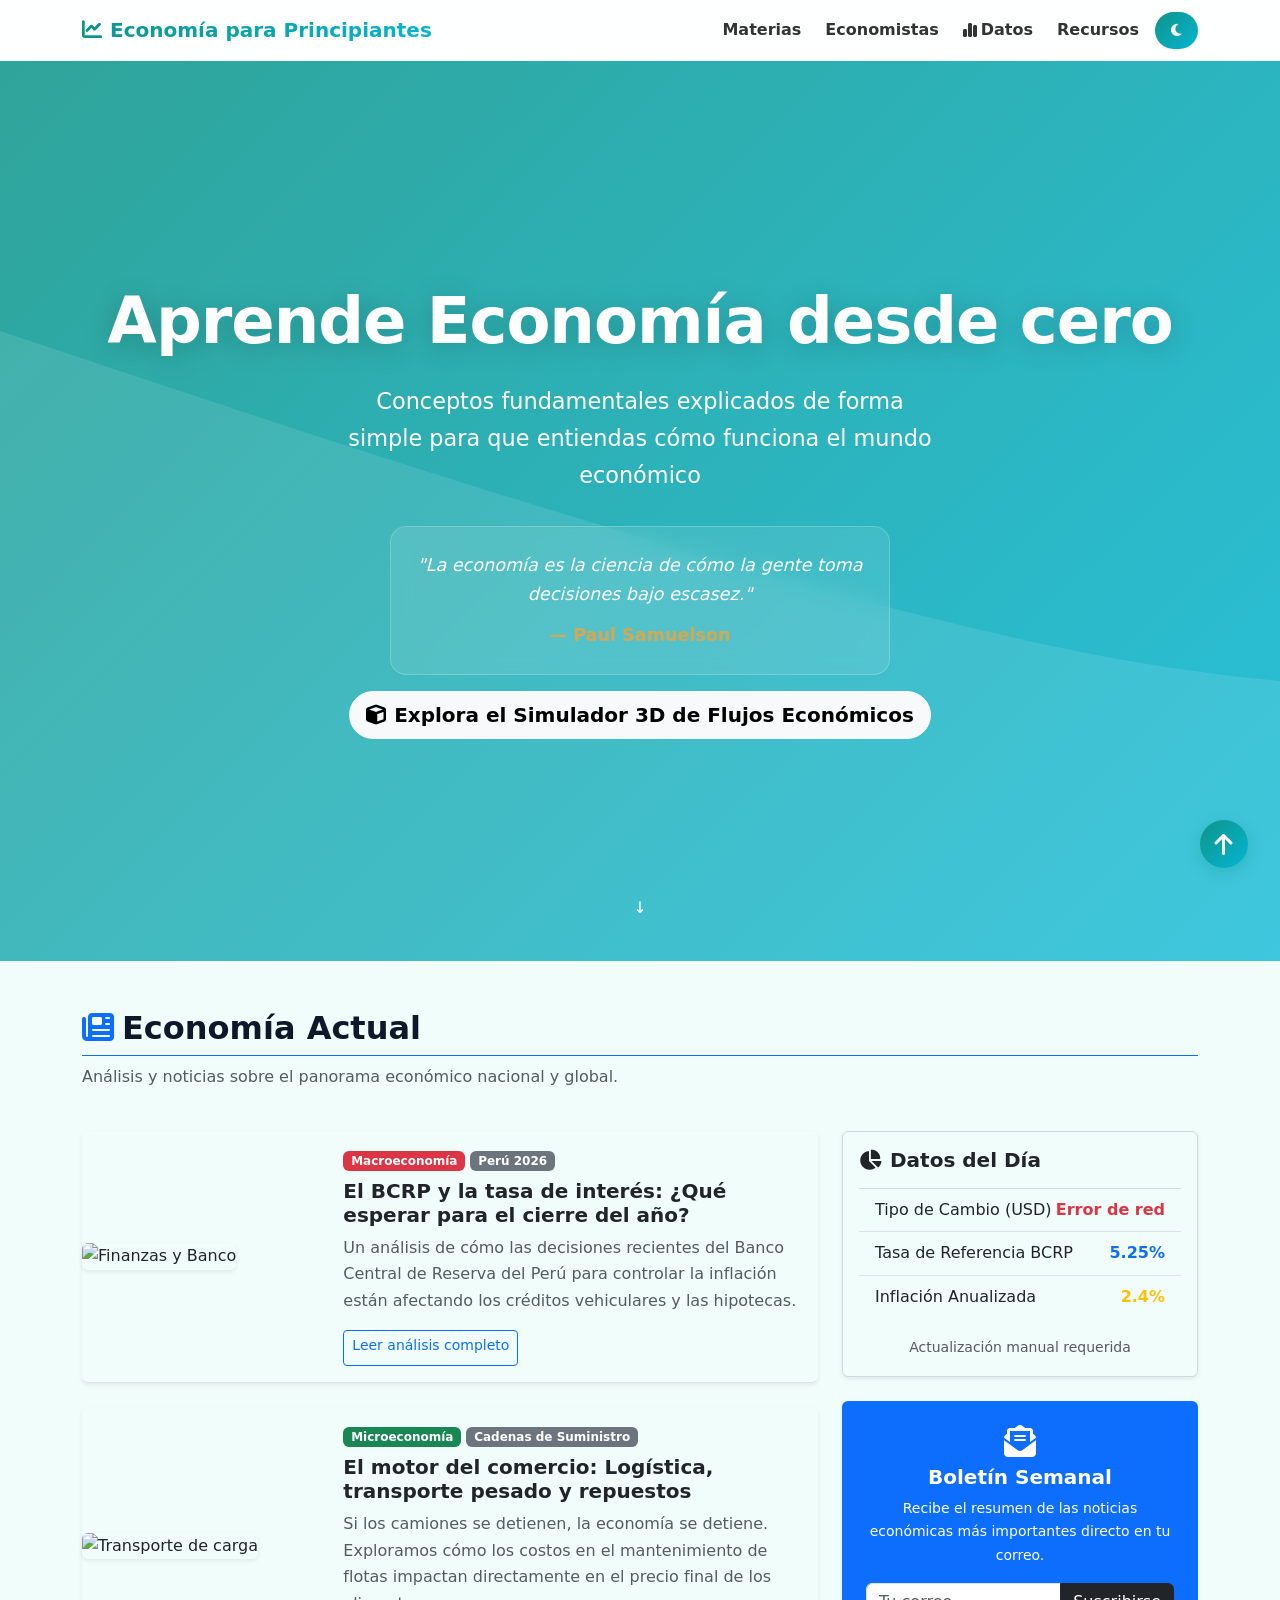
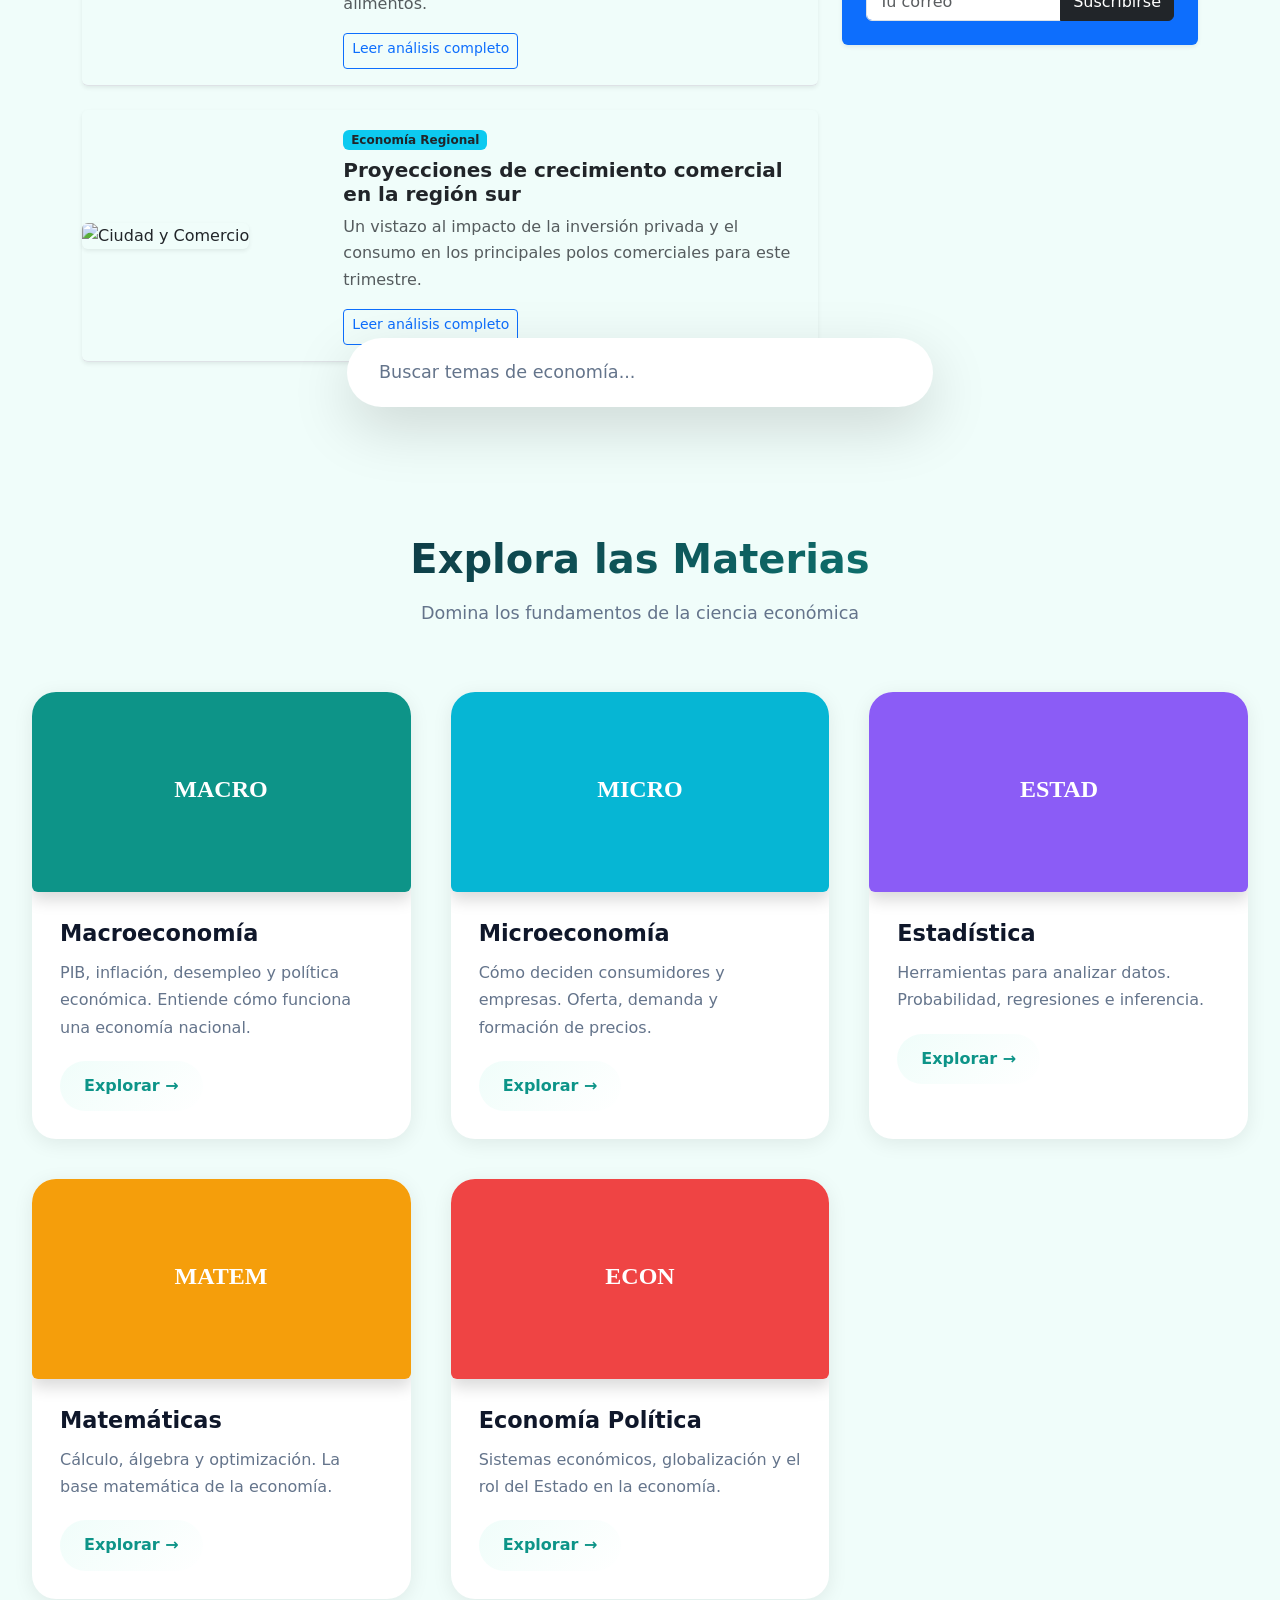
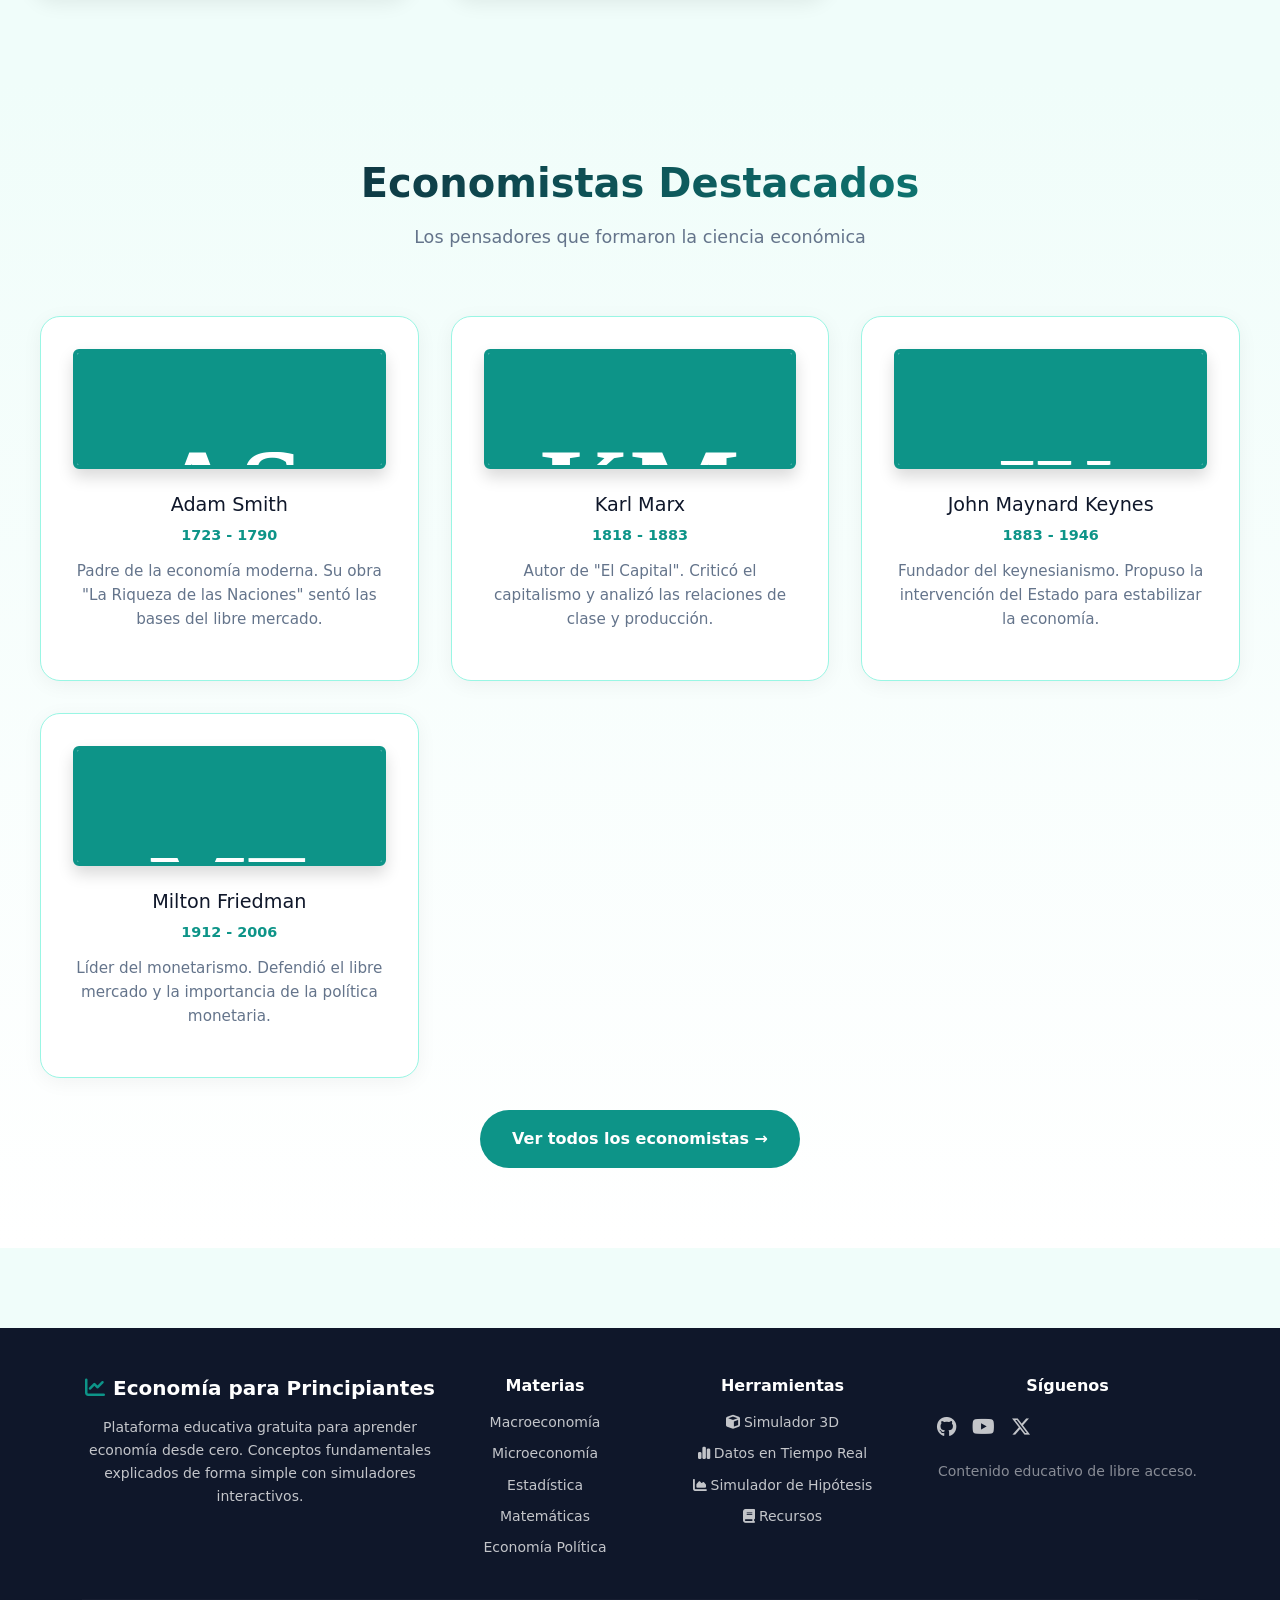
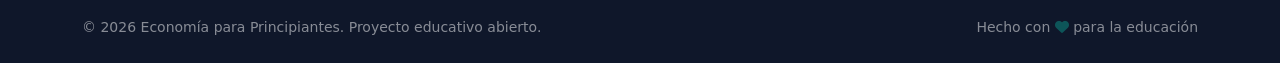
==== commit bef2fe38: "feat: elevation tokens, type scale, nav activo, footer completo, keyboard cards, touch-action" ====
--- a/index.html
+++ b/index.html
@@ -252,10 +252,50 @@
         </section>
     </main>
 
-    <a href="#" class="back-to-top" aria-label="Volver arriba">↑</a>
-
-    <footer class="text-center py-4" style="background:var(--bs-dark);color:white">
-        <p class="mb-0 opacity-75">Economía para Principiantes - Aprende a tu ritmo</p>
+    <a href="#" class="back-to-top" aria-label="Volver arriba"><i class="fa-solid fa-arrow-up"></i></a>
+
+    <footer style="background:var(--text-dark);color:white;padding:3rem 0 1.5rem">
+        <div class="container">
+            <div class="row g-4 mb-4">
+                <div class="col-lg-4 col-md-6">
+                    <h5 class="fw-bold mb-3"><i class="fa-solid fa-chart-line me-2" style="color:var(--primary)"></i>Economía para Principiantes</h5>
+                    <p class="opacity-75 small">Plataforma educativa gratuita para aprender economía desde cero. Conceptos fundamentales explicados de forma simple con simuladores interactivos.</p>
+                </div>
+                <div class="col-lg-2 col-md-6">
+                    <h6 class="fw-bold mb-3">Materias</h6>
+                    <ul class="list-unstyled small opacity-75">
+                        <li class="mb-2"><a href="materias/macroeconomia.html" class="text-white text-decoration-none">Macroeconomía</a></li>
+                        <li class="mb-2"><a href="materias/microeconomia.html" class="text-white text-decoration-none">Microeconomía</a></li>
+                        <li class="mb-2"><a href="materias/estadistica.html" class="text-white text-decoration-none">Estadística</a></li>
+                        <li class="mb-2"><a href="materias/matematicas.html" class="text-white text-decoration-none">Matemáticas</a></li>
+                        <li class="mb-2"><a href="materias/economia-politica.html" class="text-white text-decoration-none">Economía Política</a></li>
+                    </ul>
+                </div>
+                <div class="col-lg-3 col-md-6">
+                    <h6 class="fw-bold mb-3">Herramientas</h6>
+                    <ul class="list-unstyled small opacity-75">
+                        <li class="mb-2"><a href="simulador-3d.html" class="text-white text-decoration-none"><i class="fa-solid fa-cube me-1"></i>Simulador 3D</a></li>
+                        <li class="mb-2"><a href="datos-economicos.html" class="text-white text-decoration-none"><i class="fa-solid fa-chart-simple me-1"></i>Datos en Tiempo Real</a></li>
+                        <li class="mb-2"><a href="materias/simulador-hipotesis.html" class="text-white text-decoration-none"><i class="fa-solid fa-chart-area me-1"></i>Simulador de Hipótesis</a></li>
+                        <li class="mb-2"><a href="recursos.html" class="text-white text-decoration-none"><i class="fa-solid fa-book me-1"></i>Recursos</a></li>
+                    </ul>
+                </div>
+                <div class="col-lg-3 col-md-6">
+                    <h6 class="fw-bold mb-3">Síguenos</h6>
+                    <div class="d-flex gap-3 mb-3">
+                        <a href="#" class="text-white opacity-75 fs-5" aria-label="GitHub"><i class="fa-brands fa-github"></i></a>
+                        <a href="#" class="text-white opacity-75 fs-5" aria-label="YouTube"><i class="fa-brands fa-youtube"></i></a>
+                        <a href="#" class="text-white opacity-75 fs-5" aria-label="Twitter"><i class="fa-brands fa-x-twitter"></i></a>
+                    </div>
+                    <p class="small opacity-50">Contenido educativo de libre acceso.</p>
+                </div>
+            </div>
+            <hr style="border-color:rgba(255,255,255,0.1)">
+            <div class="d-flex flex-wrap justify-content-between align-items-center">
+                <p class="small opacity-50 mb-0">&copy; 2026 Economía para Principiantes. Proyecto educativo abierto.</p>
+                <p class="small opacity-50 mb-0">Hecho con <i class="fa-solid fa-heart" style="color:var(--primary)"></i> para la educación</p>
+            </div>
+        </div>
     </footer>
 
     <script src="https://cdn.jsdelivr.net/npm/bootstrap@5.3.3/dist/js/bootstrap.bundle.min.js"></script>
--- a/css/style.css
+++ b/css/style.css
@@ -18,8 +18,40 @@
     --border: #99f6e4;
     --card-bg: #ffffff;
     --header-bg: linear-gradient(135deg, #0d9488 0%, #06b6d4 100%);
-    --shadow: 0 4px 6px -1px rgba(13, 148, 136, 0.1);
-    --shadow-hover: 0 25px 50px -12px rgba(13, 148, 136, 0.35);
+
+    /* Elevation tokens (consistent shadow scale) */
+    --elevation-0: none;
+    --elevation-1: 0 1px 3px rgba(0,0,0,0.08), 0 1px 2px rgba(0,0,0,0.06);
+    --elevation-2: 0 4px 6px rgba(0,0,0,0.07), 0 2px 4px rgba(0,0,0,0.06);
+    --elevation-3: 0 10px 15px rgba(0,0,0,0.08), 0 4px 6px rgba(0,0,0,0.05);
+    --elevation-4: 0 20px 25px rgba(0,0,0,0.1), 0 8px 10px rgba(0,0,0,0.04);
+    --elevation-5: 0 25px 50px rgba(0,0,0,0.15);
+    --shadow: var(--elevation-2);
+    --shadow-hover: var(--elevation-4);
+
+    /* Type scale (modular, rem-based) */
+    --text-xs: 0.75rem;
+    --text-sm: 0.875rem;
+    --text-base: 1rem;
+    --text-lg: 1.125rem;
+    --text-xl: 1.25rem;
+    --text-2xl: 1.5rem;
+    --text-3xl: 2rem;
+    --text-4xl: 2.5rem;
+    --text-5xl: 3rem;
+    --text-6xl: 3.75rem;
+
+    /* Spacing scale (4px base) */
+    --space-1: 0.25rem;
+    --space-2: 0.5rem;
+    --space-3: 0.75rem;
+    --space-4: 1rem;
+    --space-5: 1.25rem;
+    --space-6: 1.5rem;
+    --space-8: 2rem;
+    --space-10: 2.5rem;
+    --space-12: 3rem;
+    --space-16: 4rem;
 }
 
 [data-theme="dark"] {
@@ -36,17 +68,25 @@
     --border: #334155;
     --card-bg: #1e293b;
     --header-bg: linear-gradient(135deg, #0f766e 0%, #0891b2 100%);
-    --shadow: 0 4px 6px -1px rgba(0, 0, 0, 0.3);
-    --shadow-hover: 0 25px 50px -12px rgba(20, 184, 166, 0.35);
+    --elevation-1: 0 1px 3px rgba(0,0,0,0.2), 0 1px 2px rgba(0,0,0,0.15);
+    --elevation-2: 0 4px 6px rgba(0,0,0,0.25), 0 2px 4px rgba(0,0,0,0.15);
+    --elevation-3: 0 10px 15px rgba(0,0,0,0.3), 0 4px 6px rgba(0,0,0,0.15);
+    --elevation-4: 0 20px 25px rgba(0,0,0,0.35), 0 8px 10px rgba(0,0,0,0.15);
+    --elevation-5: 0 25px 50px rgba(0,0,0,0.4);
+    --shadow: var(--elevation-2);
+    --shadow-hover: var(--elevation-4);
 }
 
 body {
     font-family: 'Inter', system-ui, -apple-system, sans-serif;
     background: var(--bg);
     color: var(--text-dark);
-    line-height: 1.6;
+    font-size: var(--text-base);
+    line-height: 1.65;
     transition: background 0.3s, color 0.3s;
     overflow-x: hidden;
+    -webkit-font-smoothing: antialiased;
+    -moz-osx-font-smoothing: grayscale;
 }
 
 /* Bootstrap navbar used instead of custom header */
@@ -1076,6 +1116,41 @@
     align-items: center;
 }
 
+/* Touch action: eliminate 300ms tap delay */
+a, button, input, select, textarea, .materia-card, .economista-card {
+    touch-action: manipulation;
+}
+
+/* Nav active state: highlight current page */
+.navbar-nav .nav-link.active {
+    color: var(--primary) !important;
+    position: relative;
+}
+.navbar-nav .nav-link.active::after {
+    content: '';
+    position: absolute;
+    bottom: 6px;
+    left: 50%;
+    transform: translateX(-50%);
+    width: 20px;
+    height: 3px;
+    background: var(--primary);
+    border-radius: 2px;
+}
+
+/* Keyboard accessible cards */
+.materia-card[tabindex],
+.economista-card[tabindex] {
+    cursor: pointer;
+}
+.materia-card:focus-visible,
+.economista-card:focus-visible {
+    outline: 3px solid var(--primary);
+    outline-offset: 2px;
+    transform: translateY(-4px);
+    box-shadow: var(--elevation-3);
+}
+
 /* Form label visibility */
 .sr-only-label {
     position: absolute;
